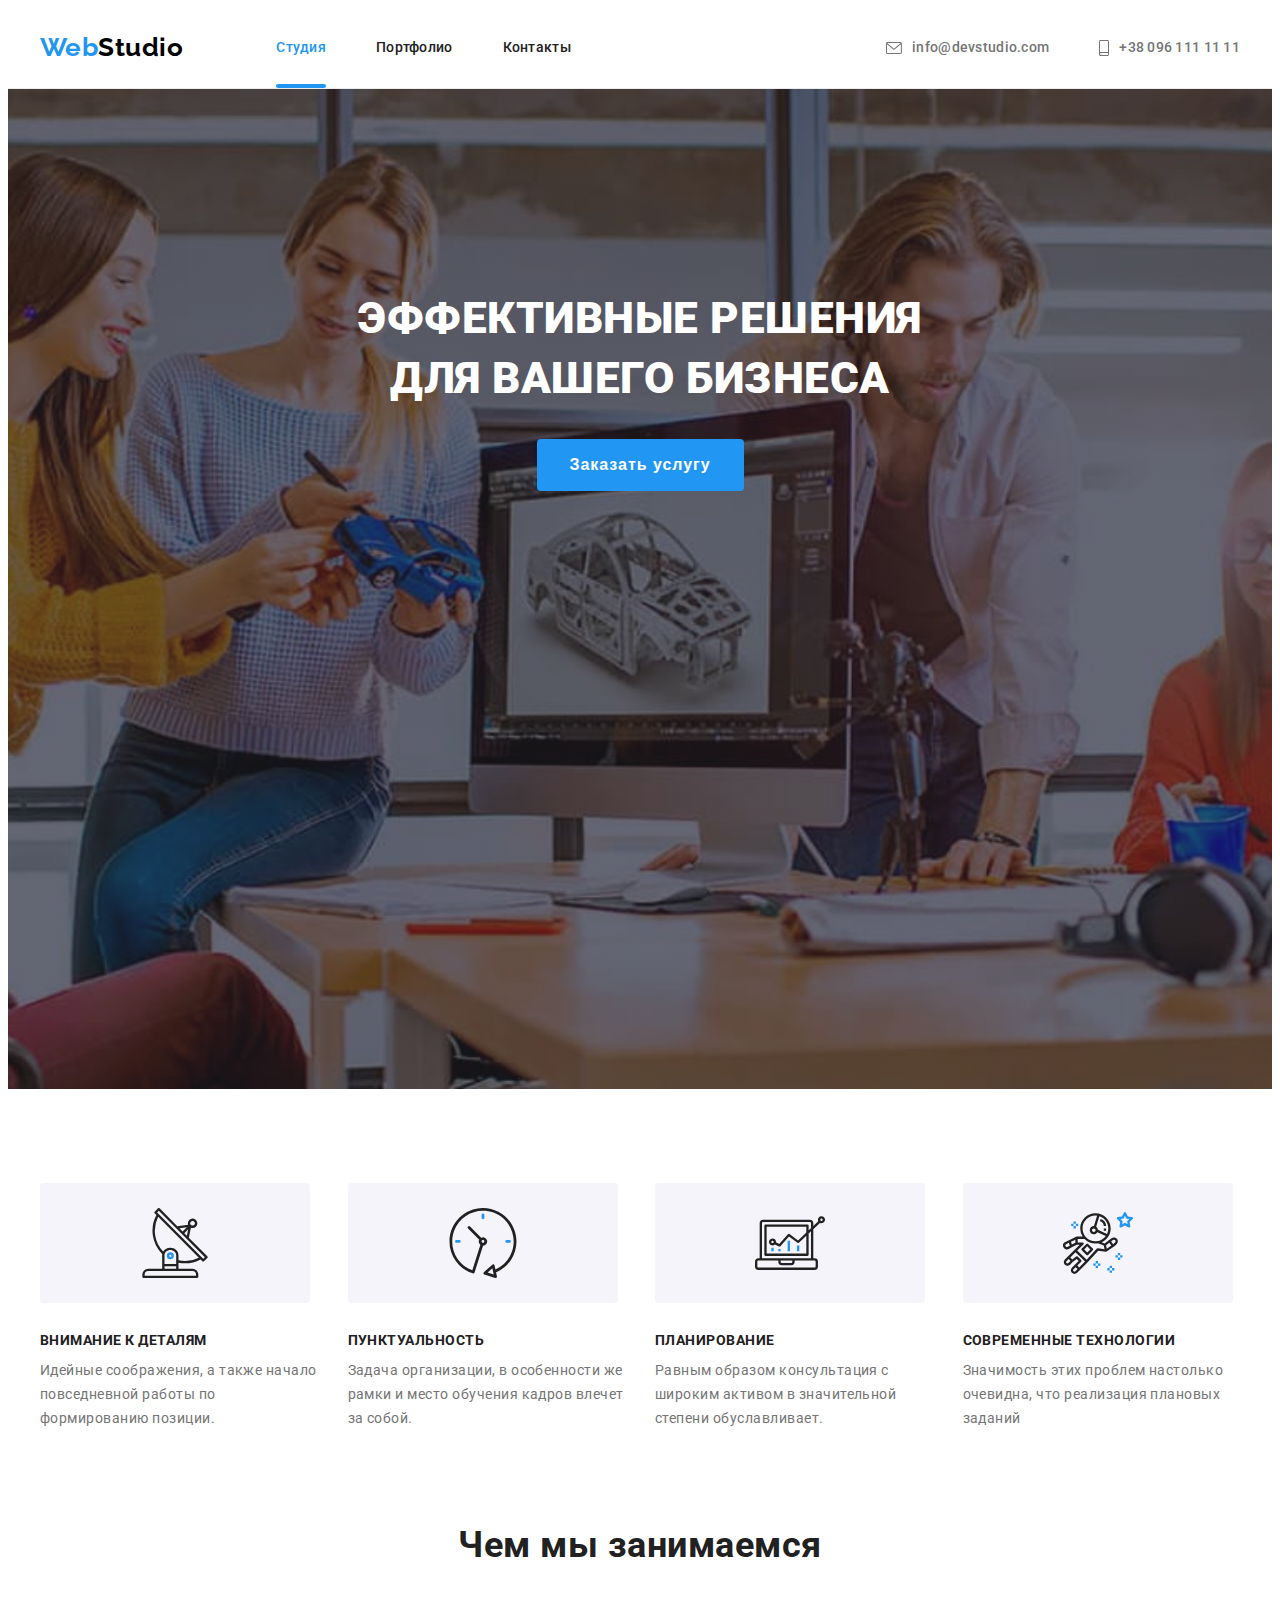
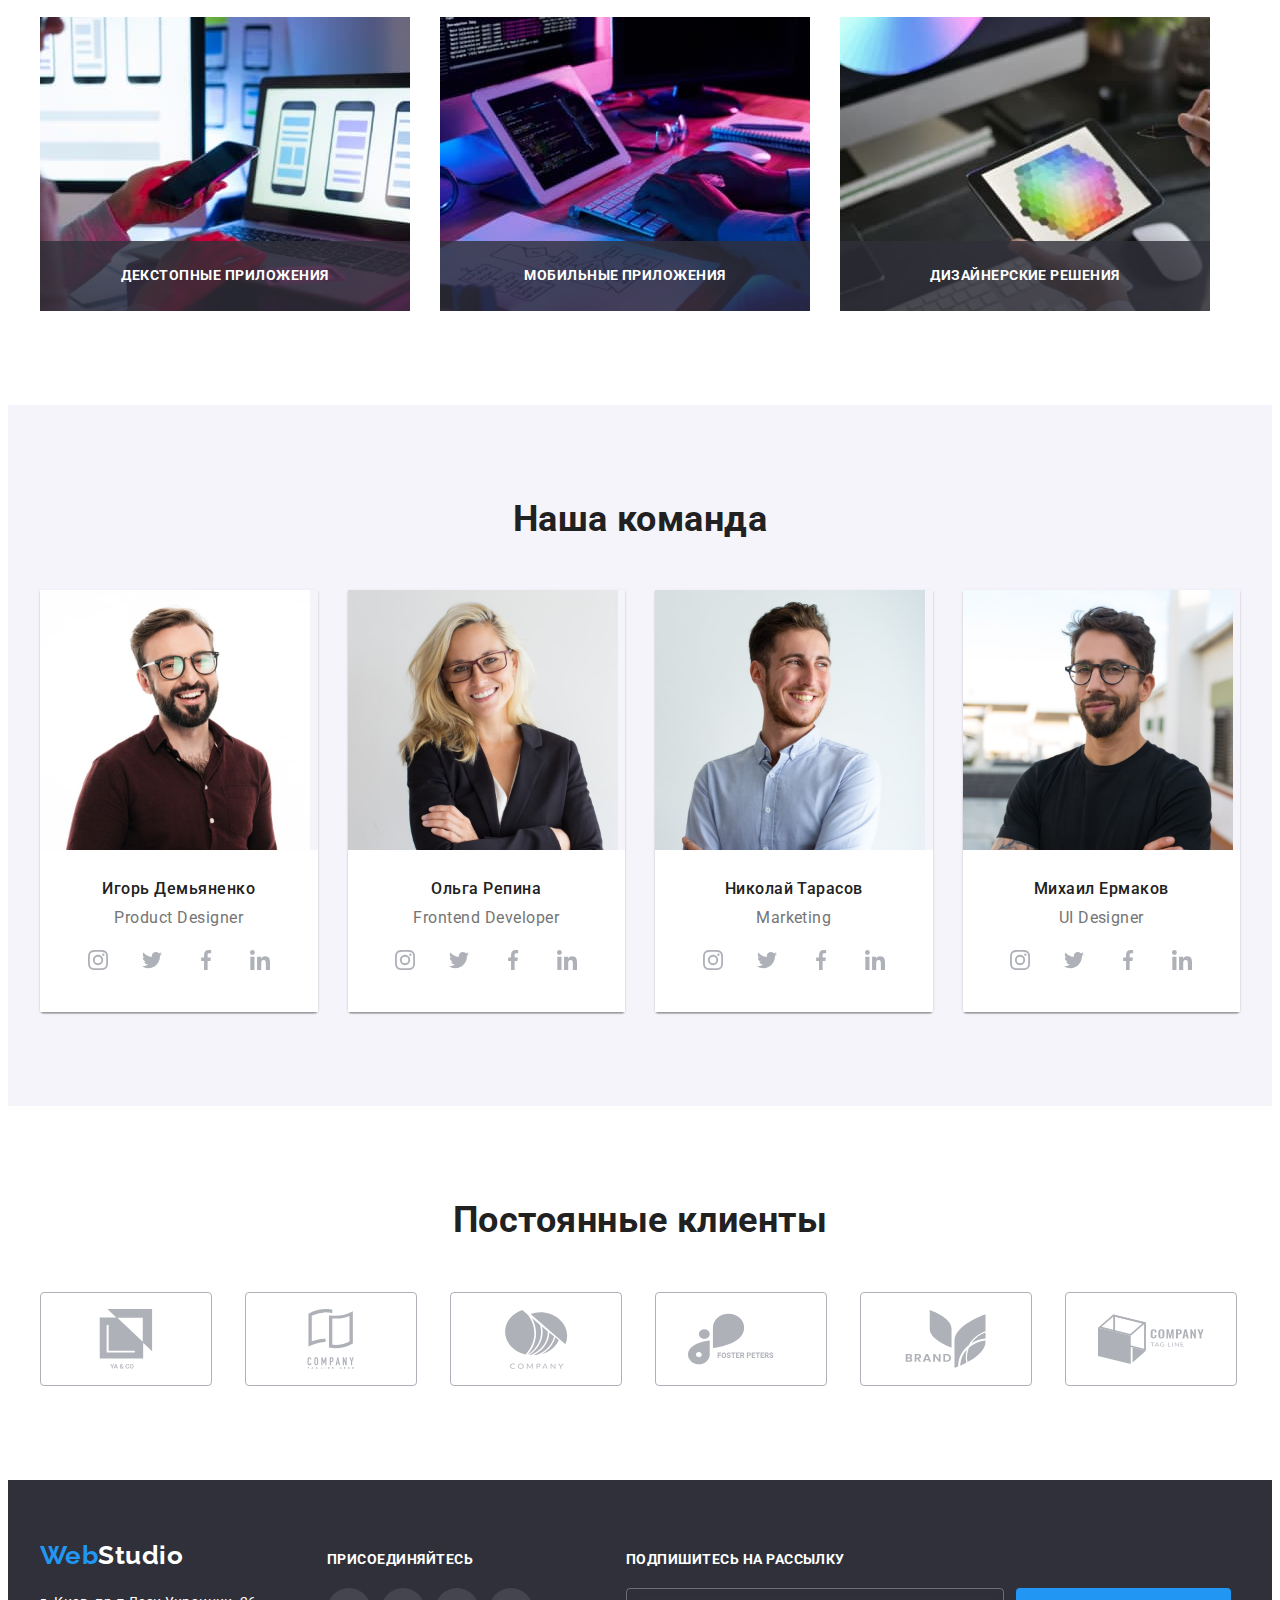
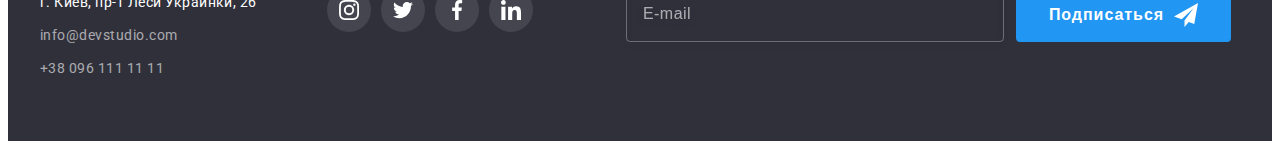
==== index.html @ 3a29c77f "создает репозиторий 7 дз" ====
<!DOCTYPE html>
<html lang="ru">
  <head>
    <meta charset="UTF-8" />
    <meta http-equiv="X-UA-Compatible" content="IE=edge" />
    <meta name="viewport" content="width=device-width, initial-scale=1.0" />
    <title>WebStudio</title>
    <link rel="preconnect" href="https://fonts.gstatic.com" />
    <link
      href="https://fonts.googleapis.com/css2?family=Raleway:wght@400;500;700&family=Roboto:wght@300;400;500;700;900&display=swap"
      rel="stylesheet"
    />
    <link
      rel="stylesheet"
      href="https://cdnjs.cloudflare.com/ajax/libs/modern-normalize/1.1.0/modern-normalize.min.css"
      integrity="sha512-wpPYUAdjBVSE4KJnH1VR1HeZfpl1ub8YT/NKx4PuQ5NmX2tKuGu6U/JRp5y+Y8XG2tV+wKQpNHVUX03MfMFn9Q=="
      crossorigin="anonymous"
      referrerpolicy="no-referrer"
    />
    <link rel="stylesheet" href="./css/styles.css" />
  </head>
  <body>
    <!-- ========Header======== -->

    <header class="header">
      <div class="header-line container">
        <nav class="nav-header">
          <a lang="en" class="logo-up link" href="./"><span class="logo-accent">Web</span>Studio</a>
          <ul class="menu-list list">
            <li class="menu-item">
              <a class="menu-link link current" href="./index.html">Студия</a>
            </li>
            <li class="menu-item">
              <a class="menu-link link" href="./portfolio.html">Портфолио</a>
            </li>
            <li class="menu-item">
              <a class="menu-link link" href="">Контакты</a>
            </li>
          </ul>
        </nav>
        <ul class="contact-top-list list">
          <li class="contact-top-item">
            <a class="contact-link link" href="mailto:info@devstudio.com">
              <svg class="contact-top-svg" width="16px" height="12px">
                <use href="./images/sprite.svg#icon-envelope"></use>
              </svg>
              info@devstudio.com</a
            >
          </li>
          <li class="contact-top-item">
            <a class="contact-link link" href="tel:+380961111111">
              <svg class="contact-top-svg" width="10px" height="16px">
                <use href="./images/sprite.svg#icon-smartphone"></use>
              </svg>
              +38 096 111 11 11</a
            >
          </li>
        </ul>
      </div>
    </header>

    <!-- =========Hero======== -->

    <main>
      <section class="slogan">
        <div class="container">
          <h1 class="slogan-title">Эффективные решения <br />для вашего бизнеса</h1>
          <button class="modal-button" type="button" data-modal-open>Заказать услугу</button>
        </div>
      </section>

      <!-- ========Basics======== -->

      <section class="basics section">
        <div class="container">
          <h2 class="visually-hidden">Принципы работы студии</h2>
          <ul class="basics-list list">
            <li class="basics-item item">
              <div class="basics-before">
                <svg class="basics-svg">
                  <use href="./images/sprite.svg#icon-antenna"></use>
                </svg>
              </div>
              <h3 class="basics-title">Внимание к деталям</h3>
              <p class="basics-desc">
                Идейные соображения, а также начало повседневной работы по формированию позиции.
              </p>
            </li>
            <li class="basics-item item">
              <div class="basics-before">
                <svg class="basics-svg">
                  <use href="./images/sprite.svg#icon-clock"></use>
                </svg>
              </div>
              <h3 class="basics-title">Пунктуальность</h3>
              <p class="basics-desc">
                Задача организации, в особенности же рамки и место обучения кадров влечет за собой.
              </p>
            </li>
            <li class="basics-item item">
              <div class="basics-before">
                <svg class="basics-svg">
                  <use href="./images/sprite.svg#icon-diagram"></use>
                </svg>
              </div>
              <h3 class="basics-title">Планирование</h3>
              <p class="basics-desc">
                Равным образом консультация с широким активом в значительной степени обуславливает.
              </p>
            </li>
            <li class="basics-item item">
              <div class="basics-before">
                <svg class="basics-svg">
                  <use href="./images/sprite.svg#icon-astronaut"></use>
                </svg>
              </div>
              <h3 class="basics-title">Современные технологии</h3>
              <p class="basics-desc">
                Значимость этих проблем настолько очевидна, что реализация плановых заданий
              </p>
            </li>
          </ul>
        </div>
      </section>
      <!-- ========About======== -->
      <section class="section-box">
        <div class="container">
          <h2 class="subtitle">Чем мы занимаемся</h2>
          <ul class="about-list list">
            <li class="about-item">
              <div class="about-card">
                <img
                  src="./images/page1/img1.jpg"
                  alt="разработка декстопного приложения"
                  width="370"
                  height="294"
                />
                <p class="basics-title about-desc">Декстопные приложения</p>
              </div>
            </li>
            <li class="about-item">
              <div class="about-card">
                <img
                  src="./images/page1/img2.jpg"
                  alt="разработка мобильного приложения"
                  width="370"
                  height="294"
                />
                <h3 class="basics-title about-desc">Мобильные приложения</h3>
              </div>
            </li>
            <li class="about-item">
              <div class="about-card">
                <img
                  src="./images/page1/img3.jpg"
                  alt="разработка приложения для планшета"
                  width="370"
                  height="294"
                />
                <h3 class="basics-title about-desc">Дизайнерские решения</h3>
              </div>
            </li>
          </ul>
        </div>
      </section>

      <!-- ========Team======== -->

      <section class="team section">
        <div class="container">
          <h2 class="subtitle">Наша команда</h2>
          <ul class="team-list list">
            <li class="team-item">
              <img
                class="team-img"
                src="./images/page1/face1.jpg"
                alt="Игорь Демьяненко"
                width="270"
                height="260"
              />
              <div class="card-team">
                <h3 class="team-name">Игорь Демьяненко</h3>
                <p class="team-profession">Product Designer</p>
                <ul class="team-sosial-list list">
                  <li class="team-sosial-item">
                    <a class="team-sosial-link link" href="">
                      <svg class="team-sosial-svg" width="20px" height="20px">
                        <use href="./images/sprite.svg#icon-instagram"></use>
                      </svg>
                    </a>
                  </li>
                  <li class="team-sosial-item">
                    <a class="team-sosial-link link" href="">
                      <svg class="team-sosial-svg" width="20px" height="20px">
                        <use href="./images/sprite.svg#icon-twitter"></use>
                      </svg>
                    </a>
                  </li>
                  <li class="team-sosial-item">
                    <a class="team-sosial-link link" href="">
                      <svg class="team-sosial-svg" width="20px" height="20px">
                        <use href="./images/sprite.svg#icon-facebook"></use>
                      </svg>
                    </a>
                  </li>
                  <li class="team-sosial-item">
                    <a class="team-sosial-link link" href="">
                      <svg class="team-sosial-svg" width="20px" height="20px">
                        <use href="./images/sprite.svg#icon-linkedin"></use>
                      </svg>
                    </a>
                  </li>
                </ul>
              </div>
            </li>
            <li class="team-item">
              <img
                class="team-img"
                src="./images/page1/face2.jpg"
                alt="Ольга Репина"
                width="270"
                height="260"
              />
              <div class="card-team">
                <h3 class="team-name">Ольга Репина</h3>
                <p class="team-profession">Frontend Developer</p>
                <ul class="team-sosial-list list">
                  <li class="team-sosial-item">
                    <a class="team-sosial-link link" href="">
                      <svg class="team-sosial-svg" width="20px" height="20px">
                        <use href="./images/sprite.svg#icon-instagram"></use>
                      </svg>
                    </a>
                  </li>
                  <li class="team-sosial-item">
                    <a class="team-sosial-link link" href="">
                      <svg class="team-sosial-svg" width="20px" height="20px">
                        <use href="./images/sprite.svg#icon-twitter"></use>
                      </svg>
                    </a>
                  </li>
                  <li class="team-sosial-item">
                    <a class="team-sosial-link link" href="">
                      <svg class="team-sosial-svg" width="20px" height="20px">
                        <use href="./images/sprite.svg#icon-facebook"></use>
                      </svg>
                    </a>
                  </li>
                  <li class="team-sosial-item">
                    <a class="team-sosial-link link" href="">
                      <svg class="team-sosial-svg" width="20px" height="20px">
                        <use href="./images/sprite.svg#icon-linkedin"></use>
                      </svg>
                    </a>
                  </li>
                </ul>
              </div>
            </li>
            <li class="team-item">
              <img
                class="team-img"
                src="./images/page1/face3.jpg"
                alt="Николай Тарасов"
                width="270"
                height="260"
              />
              <div class="card-team">
                <h3 class="team-name">Николай Тарасов</h3>
                <p class="team-profession">Marketing</p>
                <ul class="team-sosial-list list">
                  <li class="team-sosial-item">
                    <a class="team-sosial-link link" href="">
                      <svg class="team-sosial-svg" width="20px" height="20px">
                        <use href="./images/sprite.svg#icon-instagram"></use>
                      </svg>
                    </a>
                  </li>
                  <li class="team-sosial-item">
                    <a class="team-sosial-link link" href="">
                      <svg class="team-sosial-svg" width="20px" height="20px">
                        <use href="./images/sprite.svg#icon-twitter"></use>
                      </svg>
                    </a>
                  </li>
                  <li class="team-sosial-item">
                    <a class="team-sosial-link link" href="">
                      <svg class="team-sosial-svg" width="20px" height="20px">
                        <use href="./images/sprite.svg#icon-facebook"></use>
                      </svg>
                    </a>
                  </li>
                  <li class="team-sosial-item">
                    <a class="team-sosial-link link" href="">
                      <svg class="team-sosial-svg" width="20px" height="20px">
                        <use href="./images/sprite.svg#icon-linkedin"></use>
                      </svg>
                    </a>
                  </li>
                </ul>
              </div>
            </li>
            <li class="team-item">
              <img
                class="team-img"
                src="./images/page1/face4.jpg"
                alt="Михаил Ермаков"
                width="270"
                height="260"
              />
              <div class="card-team">
                <h3 class="team-name">Михаил Ермаков</h3>
                <p class="team-profession">UI Designer</p>
                <ul class="team-sosial-list list">
                  <li class="team-sosial-item">
                    <a class="team-sosial-link link" href="">
                      <svg class="team-sosial-svg" width="20px" height="20px">
                        <use href="./images/sprite.svg#icon-instagram"></use>
                      </svg>
                    </a>
                  </li>
                  <li class="team-sosial-item">
                    <a class="team-sosial-link link" href="">
                      <svg class="team-sosial-svg" width="20px" height="20px">
                        <use href="./images/sprite.svg#icon-twitter"></use>
                      </svg>
                    </a>
                  </li>
                  <li class="team-sosial-item">
                    <a class="team-sosial-link link" href="">
                      <svg class="team-sosial-svg" width="20px" height="20px">
                        <use href="./images/sprite.svg#icon-facebook"></use>
                      </svg>
                    </a>
                  </li>
                  <li class="team-sosial-item">
                    <a class="team-sosial-link link" href="">
                      <svg class="team-sosial-svg" width="20px" height="20px">
                        <use href="./images/sprite.svg#icon-linkedin"></use>
                      </svg>
                    </a>
                  </li>
                </ul>
              </div>
            </li>
          </ul>
        </div>
      </section>

      <!-- =======Clients====== -->

      <section class="section">
        <div class="container">
          <h2 class="subtitle">Постоянные клиенты</h2>
          <ul class="clients-list list">
            <li class="clients-item item">
              <a class="clients-link" href="">
                <svg class="clients-svg">
                  <use href="./images/sprite.svg#icon-client1"></use>
                </svg>
              </a>
            </li>
            <li class="clients-item item">
              <a class="clients-link" href="">
                <svg class="clients-svg">
                  <use href="./images/sprite.svg#icon-client2"></use>
                </svg>
              </a>
            </li>
            <li class="clients-item item">
              <a class="clients-link" href="">
                <svg class="clients-svg">
                  <use href="./images/sprite.svg#icon-client3"></use>
                </svg>
              </a>
            </li>
            <li class="clients-item item">
              <a class="clients-link" href="">
                <svg class="clients-svg">
                  <use href="./images/sprite.svg#icon-client4"></use>
                </svg>
              </a>
            </li>
            <li class="clients-item item">
              <a class="clients-link" href="">
                <svg class="clients-svg">
                  <use href="./images/sprite.svg#icon-client5"></use>
                </svg>
              </a>
            </li>
            <li class="clients-item item">
              <a class="clients-link" href="">
                <svg class="clients-svg">
                  <use href="./images/sprite.svg#icon-client6"></use>
                </svg>
              </a>
            </li>
          </ul>
        </div>
      </section>
    </main>

    <!-- ========Footer======== -->

    <footer class="footer">
      <div class="footer-line container">
        <div class="">
          <a lang="en" class="footer-logo link" href="/"
            ><span class="logo-accent">Web</span>Studio</a
          >
          <address class="footer-address list">г. Киев, пр-т Леси Украинки, 26</address>
          <ul class="footer-contact list">
            <li class="footer-contact-item">
              <a class="footer-contact link" href="malito:info@devstudio.com">info@devstudio.com</a>
            </li>
            <li class="footer-contact-item">
              <a class="footer-contact link" href="tel:+380961111111">+38 096 111 11 11</a>
            </li>
          </ul>
        </div>
        <div class="footer-sosial-contacts">
          <h3 class="basics-title footer-sosial">Присоединяйтесь</h3>
          <ul class="team-sosial-list list">
            <li class="team-sosial-item footer-sosial-item">
              <a class="team-sosial-link link footer-sosial-link" href="">
                <svg class="team-sosial-svg" width="20px" height="20px">
                  <use href="./images/sprite.svg#icon-instagram"></use>
                </svg>
              </a>
            </li>
            <li class="team-sosial-item footer-sosial-item">
              <a class="team-sosial-link link footer-sosial-link" href="">
                <svg class="team-sosial-svg" width="20px" height="20px">
                  <use href="./images/sprite.svg#icon-twitter"></use>
                </svg>
              </a>
            </li>
            <li class="team-sosial-item footer-sosial-item">
              <a class="team-sosial-link link footer-sosial-link" href="">
                <svg class="team-sosial-svg" width="20px" height="20px">
                  <use href="./images/sprite.svg#icon-facebook"></use>
                </svg>
              </a>
            </li>
            <li class="team-sosial-item footer-sosial-item">
              <a class="team-sosial-link link footer-sosial-link" href="">
                <svg class="team-sosial-svg" width="20px" height="20px">
                  <use href="./images/sprite.svg#icon-linkedin"></use>
                </svg>
              </a>
            </li>
          </ul>
        </div>

        <div class="footer-signup">
          <h3 class="basics-title footer-sosial">Подпишитесь на рассылку</h3>
          <form class="footer-form-singup" name="form-singup" autocomplete="on">
            <label class="footer-lable">
              <input class="footer-input" type="email" name="email" placeholder="E-mail" />
            </label>
            <button class="footer-button-input modal-button" type="submit">
              Подписаться
              <svg class="footer-button-svg" width="24px" height="24px">
                <use href="./images/sprite.svg#icon-send"></use>
              </svg>
            </button>
          </form>
        </div>
      </div>
    </footer>

    <!-- =======Backdrop======== -->

    <div class="backdrop is-hidden" data-modal>
      <div class="modal">
        <button class="close-modal-button" type="button" data-modal-close>
          <svg width="18" height="18">
            <use href="./images/sprite.svg#icon-close"></use>
          </svg>
        </button>
        <form class="modal-form">
          <p class="modal-title">Оставьте свои данные, мы вам перезвоним</p>
          <div class="modal-form-field">
            <label class="modal-lable">
              Имя
              <input class="modal-input" type="text" name="name" placeholder=" " required />
              <svg class="modal-input-svg" width="18px" height="18px">
                <use href="./images/sprite.svg#icon-person-modal"></use>
              </svg>
            </label>
          </div>
          <div class="modal-form-field">
            <label class="modal-lable">
              Телефон
              <input class="modal-input" type="number" name="tel" placeholder=" " required />
              <svg class="modal-input-svg" width="18px" height="18px">
                <use href="./images/sprite.svg#icon-phone-modal"></use>
              </svg>
            </label>
          </div>
          <div class="modal-form-field">
            <label class="modal-lable">
              Почта
              <input class="modal-input" type="email" name="email" placeholder=" " required />
              <svg class="modal-input-svg" width="18px" height="18px">
                <use href="./images/sprite.svg#icon-email-modal"></use>
              </svg>
            </label>
          </div>
          <div class="modal-form-field">
            <label class="modal-lable modal-lable-textarea">
              Комментарий
              <textarea
                class="modal-comment modal-input"
                name="comment"
                rows="5"
                placeholder="Введите текст"
              ></textarea>
            </label>
          </div>
          <div class="modal-form-field">
            <label class="modal-checkbox">
              <input
                class="check-box"
                type="checkbox"
                name="topic"
                value="checked"
                checked
                required
              />
              <span class="icon-checkbox"></span>
              <!-- <svg class="icon-checkbox">
                <use href="./images/sprite.svg#icon-vector"></use>
              </svg> -->

              <span class="label-checkbox"
                >Соглашаюсь с рассылкой и принимаю
                <a class="modal-link" href="">Условия договора</a></span
              >
            </label>
          </div>

          <button class="modal-button button-form" type="submit">Отправить</button>
        </form>
      </div>
    </div>

    <script src="./js/modal.js"></script>
  </body>
</html>
---- css/styles.css ----
.visually-hidden {
  position: absolute;
  white-space: nowrap;
  width: 1px;
  height: 1px;
  overflow: hidden;
  border: 0;
  padding: 0;
  clip: rect(0 0 0 0);
  clip-path: inset(50%);
  margin: -1px;
}

:root {
  --primery-font: 'Roboto', sans-serif;
  --secondary-font: 'Raleway', sans-serif;
  --primary-text-color: #757575;
  --title-text-color: #212121;
  --accent-color: #2196f3;
  --hero-text-color: #ffffff;
  --hero-background-color: #2f303a;
  --team-background-color: #f5f4fa;
  --team-border-shadow: 0px 1px 3px rgba(0, 0, 0, 0.12), 0px 1px 1px rgba(0, 0, 0, 0.14),
    0px 2px 1px rgba(0, 0, 0, 0.2);
  --border-header-color: #ececec;
  --logo-footer-color: #000000;
  --hero-background-image-color: rgba(47, 48, 58, 0.4);
  --modal-button-shadow: rgba(0, 0, 0, 0.15);
  --modal-button-background: #188ce8;
  --footer-contact-color: rgba(255, 255, 255, 0.6);
  --footer-sosial-background-color: rgba(255, 255, 255, 0.1);
  --progects-card-border: #eeeeee;
  --clients-border-color: #afb1b8;
  --projects-focus-shadow: 0px 1px 1px rgba(0, 0, 0, 0.12), 0px 4px 4px rgba(0, 0, 0, 0.06),
    1px 4px 6px rgba(0, 0, 0, 0.16);
  --btn-filter-focus-shadow: 0px 3px 1px rgba(0, 0, 0, 0.1), 0px 1px 2px rgba(0, 0, 0, 0.08),
    0px 2px 2px rgba(0, 0, 0, 0.12);
  --backdrop-background-color: rgba(0, 0, 0, 0.2);
  --timing-function: cubic-bezier(0.4, 0, 0.2, 1);
  --about-background-color: rgba(47, 48, 58, 0.8);
}

.list {
  list-style: none;
  margin: 0px;
  padding: 0px;
}

.link {
  text-decoration: none;
}

body {
  font-family: var(--primery-font);
  color: var(--primary-text-color);

  font-style: 400;
  letter-spacing: 0.03em;
}

h1,
h2,
h3,
ul,
p {
  margin: 0px;
  padding: 0px;
}

img {
  display: block;
  max-width: 100%;
}

/* =======Components======= */

.container {
  width: 1200px;
  padding-left: 15px;
  padding-right: 15px;
  margin: 0 auto;
}

.section {
  padding-top: 94px;
  padding-bottom: 94px;
}

.section-box {
  padding-bottom: 94px;
}

.subtitle {
  margin-bottom: 50px;
  text-align: center;

  color: var(--title-text-color);

  font-weight: 700;
  font-size: 36px;
  line-height: 1.16;
}

/* =======Header=======*/

.header {
  border-bottom: 1px solid var(--border-header-color);
}

.header-line {
  display: flex;
  align-items: center;
}

.nav-header {
  display: flex;
  align-items: center;
}

.logo-up {
  display: block;
  margin-right: 93px;
  padding-top: 24px;
  padding-bottom: 25px;

  font-family: var(--secondary-font);
  color: var(--logo-footer-color);

  font-weight: 700;
  font-size: 26px;
  line-height: 1.19;

  transition: color 250ms var(--timing-function);
}

.logo-up:hover,
.logo-up:focus,
.logo-accent {
  color: var(--accent-color);
}

.menu-list,
.contact-top-list {
  display: flex;
  font-weight: 500;
  font-size: 14px;
  line-height: 1.14;
  letter-spacing: 0.02em;

  transition: color 250ms var(--timing-function);
}

.contact-top-list {
  margin-left: auto;
}

.menu-item:not(:last-child),
.contact-top-item:not(:last-child) {
  margin-right: 50px;
}

.menu-link {
  display: block;

  padding-top: 32px;
  padding-bottom: 32px;
}

.menu-list .link {
  color: var(--title-text-color);
  transition: color 250ms var(--timing-function);
}

.menu-list .link:hover,
.menu-list .link:focus,
.menu-list .current,
.contact-top-list .link:hover,
.contact-top-list .link:focus {
  color: var(--accent-color);
}

.menu-item {
  position: relative;
}

.menu-item .current::after {
  position: absolute;
  left: 0;
  bottom: 0;
  content: '';
  display: block;
  width: 100%;
  height: 4px;

  background: var(--accent-color);
  border-radius: 2px;
}

.contact-top-list .link {
  color: var(--primary-text-color);
  transition: color 250ms var(--timing-function);
}
.contact-link {
  display: inline-flex;
  align-items: center;

  padding-top: 32px;
  padding-bottom: 32px;
}
.contact-top-svg {
  margin-right: 10px;

  fill: currentColor;
}

/* ======Hero====== */

.slogan {
  padding-top: 200px;
  padding-bottom: 200px;

  color: var(--hero-text-color);
  background-color: var(--hero-background-color);

  text-align: center;

  max-width: 1600px;
  height: 600px;
  margin-left: auto;
  margin-right: auto;

  background-repeat: no-repeat;
  background-position: center;
  background-size: cover;
  background-image: linear-gradient(
      to right,
      var(--hero-background-image-color),
      var(--hero-background-image-color)
    ),
    url('../images/page1/hero.jpg');
}

.slogan-title {
  margin-bottom: 30px;

  font-weight: 900;
  font-size: 44px;
  line-height: 1.36;
  text-transform: uppercase;
}

.modal-button {
  display: inline-block;
  text-align: center;
  cursor: pointer;
  min-width: 136px;
  padding: 10px 32px;
  border-radius: 4px;
  border: 1px solid transparent;

  color: var(--hero-text-color);
  background-color: var(--accent-color);

  font-weight: 700;
  font-size: 16px;
  line-height: 1.87;
  letter-spacing: 0.06em;

  transition: background-color 250ms var(--timing-function);
}

.modal-button:hover,
.modal-button:focus {
  background-color: var(--modal-button-background);
  box-shadow: 0px 4px 4px var(--modal-button-shadow);
}

/* ======Basics===== */

.basics-list {
  display: flex;
  margin-left: -30px;
  margin-top: -30px;
}

.basics-item {
  flex-basis: calc((100% - 120px) / 4);
  margin-left: 30px;
  margin-top: 30px;
}

.basics-before {
  display: flex;
  justify-content: center;
  align-items: center;
  width: 270px;
  height: 120px;
  margin-bottom: 30px;

  background-color: var(--team-background-color);
  border-radius: 4px;
}

.basics-svg {
  width: 70px;
  height: 70px;
}

.basics-title {
  margin-bottom: 10px;

  color: var(--title-text-color);

  font-weight: 700;
  font-size: 14px;
  line-height: 1.14;
  text-transform: uppercase;
}

.basics-desc {
  font-size: 14px;
  line-height: 1.71;
}

/* ======About====== */

.about-list {
  display: flex;
}

.about-item:not(:last-child) {
  margin-right: 30px;
}

.about-card {
  position: relative;
}

.about-desc {
  position: absolute;
  bottom: 0;
  left: 0;
  display: flex;
  justify-content: center;
  align-items: center;
  width: 100%;
  height: 70px;

  margin-bottom: 0;

  text-align: center;
  color: var(--hero-text-color);
  background-color: var(--about-background-color);
}

/* =======Team====== */

.team {
  background-color: var(--team-background-color);
}

.team-list {
  display: flex;
  margin-left: -30px;
  margin-top: -30px;
}

.team-item {
  flex-basis: calc((100% - 90px) / 3);
  margin-left: 30px;
  margin-top: 30px;

  box-shadow: var(--team-border-shadow);
  border-radius: 0px 0px 4px 4px;
}

.card-team {
  text-align: center;
  padding-top: 30px;
  padding-bottom: 30px;
  background-color: var(--hero-text-color);
}

.team-name {
  margin-bottom: 10px;

  color: var(--title-text-color);

  font-weight: 500;
  font-size: 16px;
  line-height: 1.18;
}

.team-profession {
  font-size: 16px;
  line-height: 1.18;

  margin-bottom: 10px;
}

.team-sosial-list {
  display: flex;
  justify-content: center;
}

.team-sosial-link {
  display: flex;
  justify-content: center;

  align-items: center;
  width: 44px;
  height: 44px;

  border-radius: 50px;

  fill: var(--clients-border-color);

  transition: fill 250ms var(--timing-function), background-color 250ms var(--timing-function);
}

.team-sosial-item:not(:last-child) {
  margin-right: 10px;
}

.team-sosial-link:hover,
.team-sosial-link:focus {
  background-color: var(--accent-color);
  fill: var(--hero-text-color);
}

/* ======Clients======= */

.clients-list {
  display: flex;
  margin-left: -30px;
  margin-top: -30px;
}

.clients-item {
  justify-content: center;
  align-items: center;
  flex-basis: calc((100% - 180px) / 6);
  margin-left: 30px;
  margin-top: 30px;
}
.clients-link {
  display: inline-flex;
  justify-content: center;
  align-items: center;
  width: 170px;
  height: 92px;

  color: var(--clients-border-color);
  border: 1px solid var(--clients-border-color);
  border-radius: 4px;

  transition: color 250ms var(--timing-function), border 250ms var(--timing-function);
}

.clients-link:hover,
.clients-link:focus {
  color: var(--accent-color);
  border: 1px solid var(--accent-color);
}

.clients-svg {
  width: 106px;
  height: 60px;
  fill: currentColor;
}

/* ======Footer====== */

.footer {
  padding-top: 60px;
  padding-bottom: 60px;

  background-color: var(--hero-background-color);
}

.footer-logo {
  display: inline-block;
  margin-bottom: 20px;

  font-family: var(--secondary-font);
  color: var(--hero-text-color);

  font-weight: 700;
  font-size: 26px;
  line-height: 1.19;

  transition: color 250ms var(--timing-function);
}

.footer-address {
  margin-bottom: 9px;

  color: var(--hero-text-color);

  font-style: normal;
  font-weight: 400;
  font-size: 14px;
  line-height: 1.71;
}

.footer-contact .link {
  color: var(--footer-contact-color);

  font-weight: 400;
  font-size: 14px;
  line-height: 1.71;

  transition: color 250ms var(--timing-function);
}

.footer-logo:hover,
.footer-logo:focus,
.footer-contact .link:hover,
.footer-contact .link:focus {
  color: var(--accent-color);
}

.footer-contact-item:not(:last-child) {
  margin-bottom: 9px;
}
.footer-line {
  display: flex;
  align-items: baseline;
}
.footer-sosial-contacts {
  width: 206px;
  height: 80px;
  margin-left: 70px;
}
.footer-sosial {
  color: var(--hero-text-color);
  margin-bottom: 20px;
}

.footer-sosial-link {
  fill: var(--hero-text-color);
  background-color: var(--footer-sosial-background-color);

  transition: background-color 250ms var(--timing-function);
}

.footer-sosial-link:hover,
.footer-sosial-link:focus {
  background-color: var(--accent-color);
}

.footer-signup {
  margin-left: 93px;
}

.footer-form-singup {
  display: flex;
}

.footer-lable {
  display: inline-block;

  border: 1px solid rgba(255, 255, 255, 0.3);

  filter: drop-shadow(0px 4px 4px rgba(0, 0, 0, 0.15));
  border-radius: 4px;
}

.footer-input {
  border: none;
  background-color: transparent;
  min-width: 358px;
  height: 50px;

  padding-left: 16px;
  color: var(--footer-contact-color);
}

.footer-input::placeholder {
  font-size: 16px;
  line-height: 1.25;

  letter-spacing: 0.03em;

  color: var(--footer-contact-color);
}

.footer-button-input {
  margin-left: 12px;
  display: flex;
  align-items: center;
}
.footer-button-svg {
  margin-left: 10px;
}
/* =====Portfolio===== */

/* =====Filter===== */

.filter-menu {
  display: flex;
  align-items: center;
  justify-content: center;

  margin-bottom: 50px;
}

.filter-menu-item:not(:last-child) {
  margin-right: 8px;
}

.btn-filter {
  display: inline-block;
  text-align: center;
  cursor: pointer;
  min-width: 73px;
  padding: 6px 22px;
  border-radius: 4px;
  border: 1px solid transparent;

  color: var(--title-text-color);

  font-style: normal;
  font-weight: 500;
  font-size: 16px;
  line-height: 1.62;

  transition: color 250ms var(--timing-function), box-shadow 250ms var(--timing-function),
    background-color 250ms var(--timing-function);
}

.btn-filter:hover,
.btn-filter:focus {
  color: var(--hero-text-color);
  background-color: var(--accent-color);
  box-shadow: var(--btn-filter-focus-shadow);
}

.btn-filter.current {
  color: var(--hero-text-color);
  background-color: var(--accent-color);
  box-shadow: var(--btn-filter-focus-shadow);
}

/* ======Projects====== */

.projects-list {
  display: flex;
  flex-wrap: wrap;

  margin-left: -30px;
  margin-top: -30px;
}

.projects-item {
  flex-basis: calc((100% - 90px) / 3);
  margin-left: 30px;
  margin-top: 30px;
}

.projects-link {
  display: block;

  transition: box-shadow 250ms var(--timing-function);
}

.projects-link:hover,
.projects-link:focus {
  box-shadow: var(--projects-focus-shadow);
}

.projects-title {
  margin-bottom: 4px;

  color: var(--title-text-color);

  font-weight: 700;
  font-size: 18px;
  line-height: 2;
  letter-spacing: 0.06em;
}

.projects-desc {
  color: var(--primary-text-color);

  font-size: 16px;
  line-height: 1.87;
}

.card-link {
  padding-top: 20px;
  padding-bottom: 20px;
  padding-left: 24px;
  padding-right: 24px;

  border-right: 1px solid var(--progects-card-border);
  border-bottom: 1px solid var(--progects-card-border);
  border-left: 1px solid var(--progects-card-border);
}
.projects-overlay {
  position: relative;
  overflow: hidden;
}

.projects-overlay-text {
  position: absolute;
  display: block;
  top: 100%;
  left: 0;
  width: 100%;
  height: 100%;

  transition: transform 250ms var(--timing-function);

  padding-right: 24px;
  padding-left: 24px;
  padding-top: 63px;
  padding-bottom: 63px;

  background-color: rgba(33, 150, 243, 0.9);
  color: var(--hero-text-color);
  font-size: 18px;
  line-height: 1.56;
  letter-spacing: 0.03em;
}

.projects-link:hover .projects-overlay-text,
.projects-link:focus .projects-overlay-text {
  transform: translateY(-100%);
}

/* =======Backdrop======= */

.backdrop {
  position: fixed;
  top: 0;
  left: 0;
  width: 100%;
  height: 100%;

  background-color: var(--backdrop-background-color);
  transition: opacity 250ms var(--timing-function), visibility 250ms var(--timing-function);
}
.backdrop.is-hidden {
  opacity: 0;
  pointer-events: none;
  visibility: hidden;
}

.modal {
  position: absolute;
  top: 50%;
  left: 50%;
  transform: translate(-50%, -50%);
  padding: 40px;

  width: 528px;
  height: 581px;

  background-color: var(--hero-text-color);
}

.close-modal-button {
  position: absolute;
  top: 8px;
  right: 8px;

  display: flex;
  justify-content: center;
  align-items: center;
  width: 30px;
  height: 30px;

  cursor: pointer;
  border-radius: 50%;
  border: 1px solid rgba(0, 0, 0, 0.1);
  background-color: var(--hero-text-color);

  transition: fill 250ms var(--timing-function);
}

.close-modal-button:hover,
.close-modal-button:focus {
  fill: var(--accent-color);
}

/* ===== Form ====== */

.modal-title {
  margin-bottom: 12px;

  font-weight: 700;
  font-size: 20px;
  line-height: 1.15;
  text-align: center;
  letter-spacing: 0.03em;

  color: var(--title-text-color);
}
.modal-form-field {
  display: flex;
  flex-direction: column;
}

.modal-lable {
  position: relative;

  display: block;

  margin-bottom: 10px;

  font-size: 12px;
  line-height: 1.16;

  letter-spacing: 0.01em;

  color: var(--primary-text-color);

  transition: fill 250ms var(--timing-function);
}

.modal-input {
  margin-top: 4px;
  padding-top: 11px;
  padding-left: 42px;
  padding-bottom: 11px;

  width: 448px;
  height: 40px;

  border: 1px solid rgba(33, 33, 33, 0.2);
  box-sizing: border-box;
  border-radius: 4px;

  transition: border 250ms var(--timing-function);
}

.modal-input:focus {
  outline: none;
  border: 1px solid var(--accent-color);
}

.modal-lable:focus-within {
  fill: var(--accent-color);
}

.modal-input-svg {
  position: absolute;

  top: 29px;
  left: 12px;
}

.modal-lable-textarea {
  margin-bottom: 20px;
}

.modal-comment {
  resize: none;

  padding: 12px 16px;
  width: 448px;
  height: 120px;
}

.modal-checkbox {
  display: flex;
  align-items: center;
  margin-bottom: 30px;

  font-size: 14px;
  line-height: 1.71;

  letter-spacing: 0.03em;

  color: var(--primary-text-color);
}

.check-box {
  position: absolute;
  overflow: hidden;

  width: 1px;
  height: 1px;
  margin: -1px;
  border: 0;
  padding: 0;
  clip: rect(0 0 0 0);
}

.icon-checkbox {
  display: inline-block;
  width: 16px;
  height: 15px;
  margin-right: 8px;
  border: 2px solid var(--title-text-color);
  border-radius: 2px;

  transition: transform 250ms cubic-bezier(0.4, 0, 0.2, 1),
    background-color 250ms cubic-bezier(0.4, 0, 0.2, 1);
}

.check-box:checked + .icon-checkbox {
  background-image: url('../images/icon-vector.svg');
  background-size: contain;
  background-origin: border-box;

  background-color: var(--accent-color);
  border-color: transparent;
  transform: scale(1.2);

  background-position: center;
  background-repeat: no-repeat;
}
.check-box:focus + .icon-checkbox {
  border: 2px solid var(--accent-color);
}

.modal-link {
  color: var(--accent-color);
}
.button-form {
  display: block;
  margin: 0 auto;
}
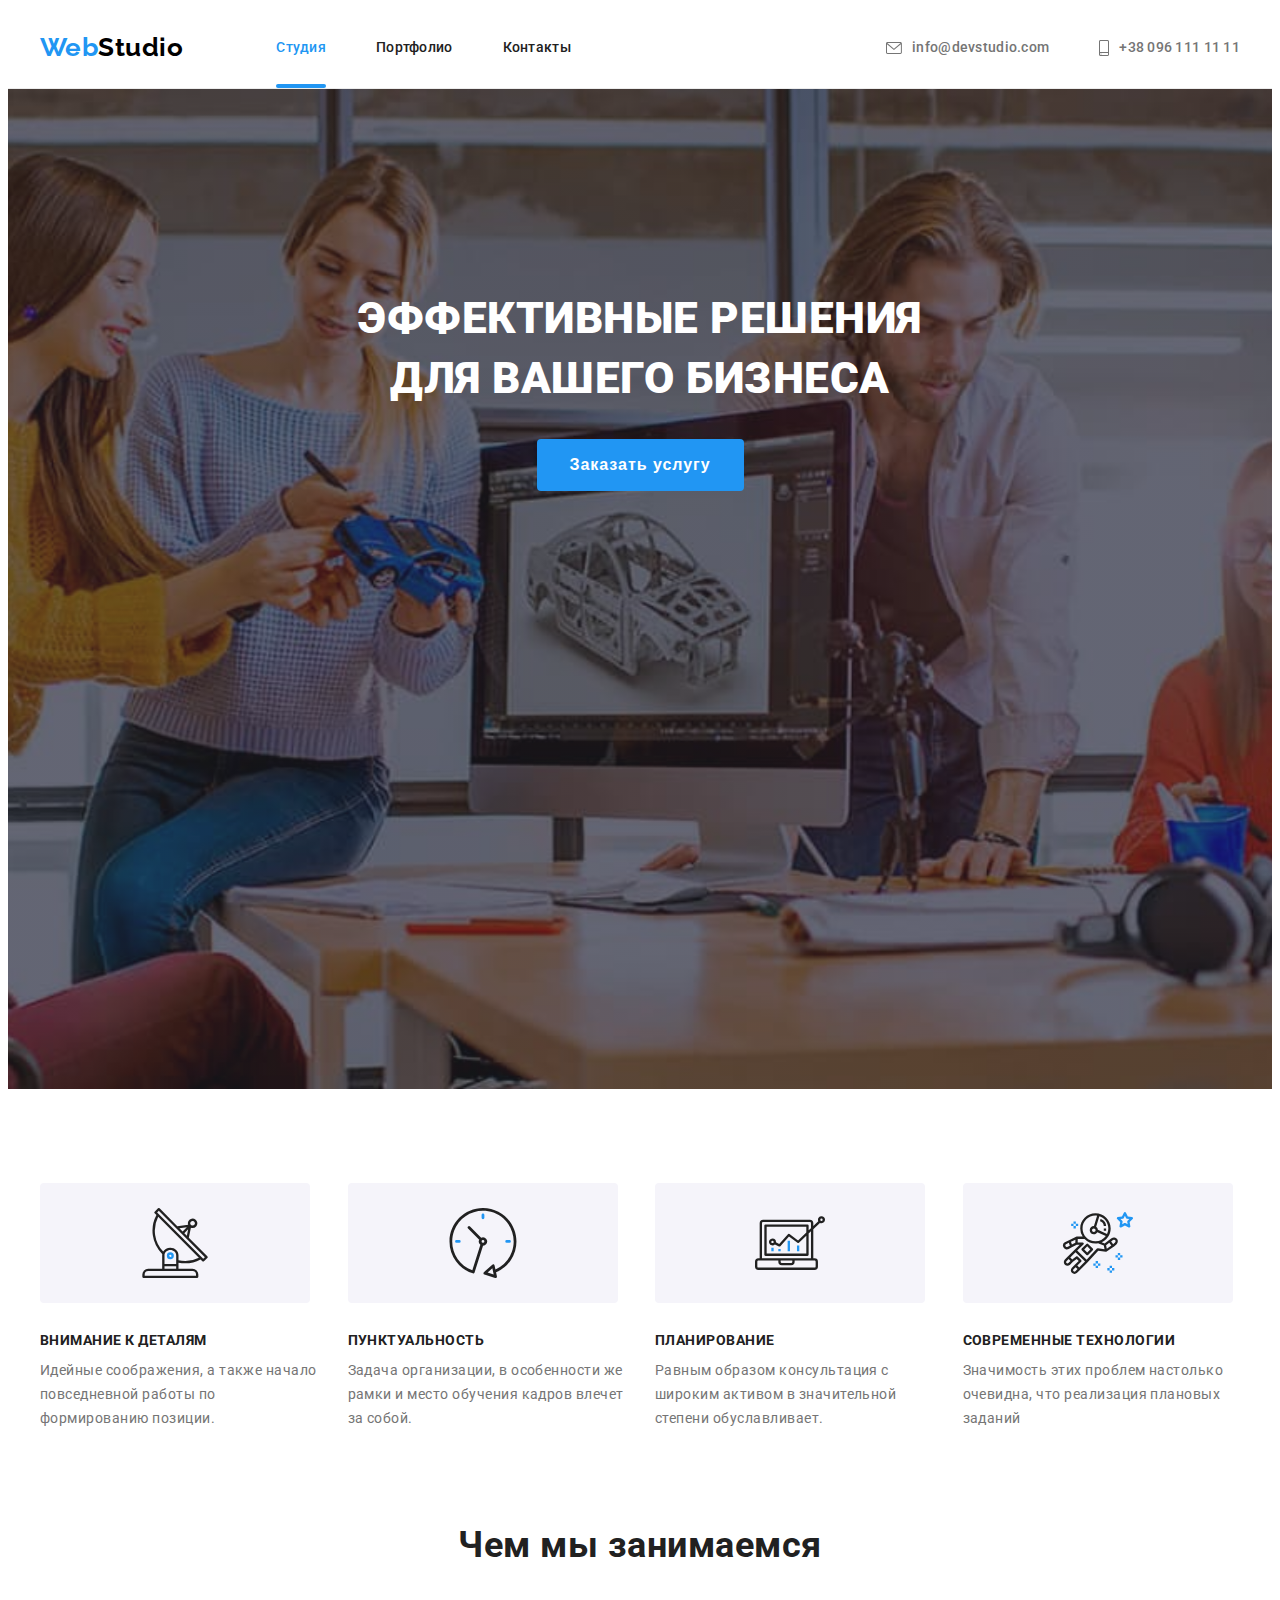
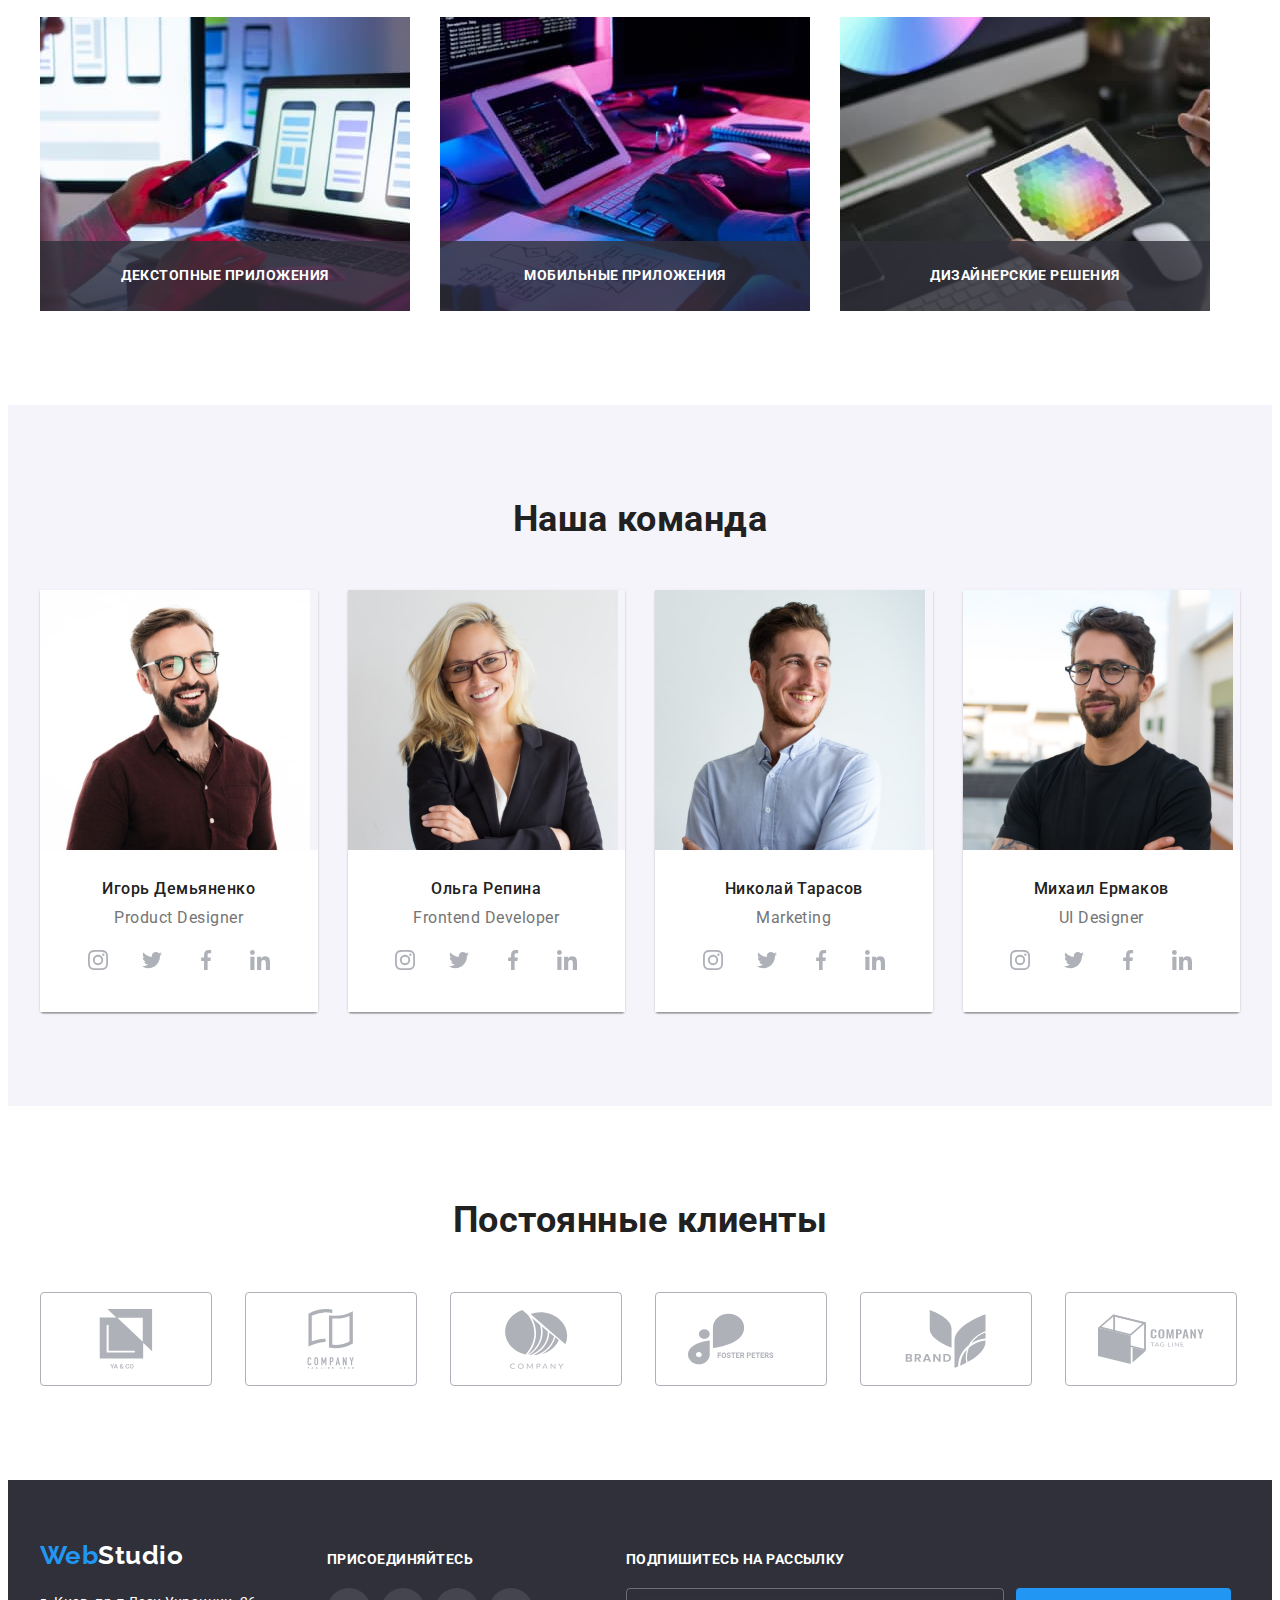
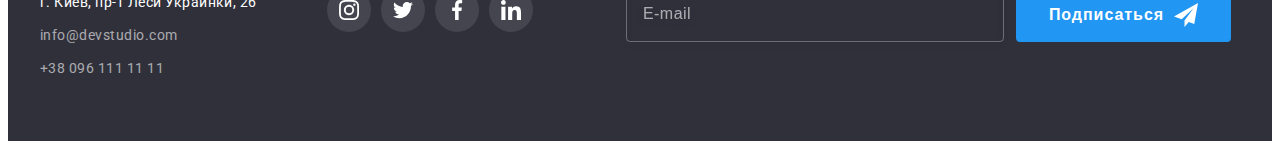
==== commit 09b7827e: "добавляет новые переменные и новые классы" ====
--- a/index.html
+++ b/index.html
@@ -24,32 +24,34 @@
 
     <header class="header">
       <div class="header-line container">
-        <nav class="nav-header">
-          <a lang="en" class="logo-up link" href="./"><span class="logo-accent">Web</span>Studio</a>
-          <ul class="menu-list list">
-            <li class="menu-item">
-              <a class="menu-link link current" href="./index.html">Студия</a>
-            </li>
-            <li class="menu-item">
-              <a class="menu-link link" href="./portfolio.html">Портфолио</a>
-            </li>
-            <li class="menu-item">
-              <a class="menu-link link" href="">Контакты</a>
+        <nav class="header-nav">
+          <a lang="en" class="header__logo link" href="./"
+            ><span class="logo-accent">Web</span>Studio</a
+          >
+          <ul class="menu__list list">
+            <li class="menu__item">
+              <a class="menu__link link current" href="./index.html">Студия</a>
+            </li>
+            <li class="menu__item">
+              <a class="menu__link link" href="./portfolio.html">Портфолио</a>
+            </li>
+            <li class="menu__item">
+              <a class="menu__link link" href="">Контакты</a>
             </li>
           </ul>
         </nav>
-        <ul class="contact-top-list list">
-          <li class="contact-top-item">
-            <a class="contact-link link" href="mailto:info@devstudio.com">
-              <svg class="contact-top-svg" width="16px" height="12px">
+        <ul class="header-contacts__list list">
+          <li class="header-contacts__item">
+            <a class="header-contacts__link link" href="mailto:info@devstudio.com">
+              <svg class="header-contacts__svg" width="16px" height="12px">
                 <use href="./images/sprite.svg#icon-envelope"></use>
               </svg>
               info@devstudio.com</a
             >
           </li>
-          <li class="contact-top-item">
-            <a class="contact-link link" href="tel:+380961111111">
-              <svg class="contact-top-svg" width="10px" height="16px">
+          <li class="header-contacts__item">
+            <a class="header-contacts__link link" href="tel:+380961111111">
+              <svg class="header-contacts__svg" width="10px" height="16px">
                 <use href="./images/sprite.svg#icon-smartphone"></use>
               </svg>
               +38 096 111 11 11</a
@@ -62,102 +64,102 @@
     <!-- =========Hero======== -->
 
     <main>
-      <section class="slogan">
+      <section class="hero">
         <div class="container">
-          <h1 class="slogan-title">Эффективные решения <br />для вашего бизнеса</h1>
-          <button class="modal-button" type="button" data-modal-open>Заказать услугу</button>
+          <h1 class="hero__title">Эффективные решения <br />для вашего бизнеса</h1>
+          <button class="button" type="button" data-modal-open>Заказать услугу</button>
         </div>
       </section>
 
-      <!-- ========Basics======== -->
-
-      <section class="basics section">
+      <!-- ========Features======== -->
+
+      <section class="section">
         <div class="container">
           <h2 class="visually-hidden">Принципы работы студии</h2>
-          <ul class="basics-list list">
-            <li class="basics-item item">
-              <div class="basics-before">
-                <svg class="basics-svg">
+          <ul class="page-grid list">
+            <li class="features__item">
+              <div class="features__image">
+                <svg widht="70px" height="70px">
                   <use href="./images/sprite.svg#icon-antenna"></use>
                 </svg>
               </div>
-              <h3 class="basics-title">Внимание к деталям</h3>
-              <p class="basics-desc">
+              <h3 class="features__title page__title">Внимание к деталям</h3>
+              <p class="features__desc">
                 Идейные соображения, а также начало повседневной работы по формированию позиции.
               </p>
             </li>
-            <li class="basics-item item">
-              <div class="basics-before">
-                <svg class="basics-svg">
+            <li class="features__item">
+              <div class="features__image">
+                <svg widht="70px" height="70px">
                   <use href="./images/sprite.svg#icon-clock"></use>
                 </svg>
               </div>
-              <h3 class="basics-title">Пунктуальность</h3>
-              <p class="basics-desc">
+              <h3 class="features__title page__title">Пунктуальность</h3>
+              <p class="features__desc">
                 Задача организации, в особенности же рамки и место обучения кадров влечет за собой.
               </p>
             </li>
-            <li class="basics-item item">
-              <div class="basics-before">
-                <svg class="basics-svg">
+            <li class="features__item">
+              <div class="features__image">
+                <svg widht="70px" height="70px">
                   <use href="./images/sprite.svg#icon-diagram"></use>
                 </svg>
               </div>
-              <h3 class="basics-title">Планирование</h3>
-              <p class="basics-desc">
+              <h3 class="features__title page__title">Планирование</h3>
+              <p class="features__desc">
                 Равным образом консультация с широким активом в значительной степени обуславливает.
               </p>
             </li>
-            <li class="basics-item item">
-              <div class="basics-before">
-                <svg class="basics-svg">
+            <li class="features__item">
+              <div class="features__image">
+                <svg widht="70px" height="70px">
                   <use href="./images/sprite.svg#icon-astronaut"></use>
                 </svg>
               </div>
-              <h3 class="basics-title">Современные технологии</h3>
-              <p class="basics-desc">
+              <h3 class="features__title page__title">Современные технологии</h3>
+              <p class="features__desc">
                 Значимость этих проблем настолько очевидна, что реализация плановых заданий
               </p>
             </li>
           </ul>
         </div>
       </section>
-      <!-- ========About======== -->
+      <!-- ========Services======== -->
       <section class="section-box">
         <div class="container">
           <h2 class="subtitle">Чем мы занимаемся</h2>
-          <ul class="about-list list">
-            <li class="about-item">
-              <div class="about-card">
+          <ul class="services__list list">
+            <li class="services__item">
+              <div class="services__card">
                 <img
                   src="./images/page1/img1.jpg"
                   alt="разработка декстопного приложения"
                   width="370"
                   height="294"
                 />
-                <p class="basics-title about-desc">Декстопные приложения</p>
-              </div>
-            </li>
-            <li class="about-item">
-              <div class="about-card">
+                <p class="page__title services__desc">Декстопные приложения</p>
+              </div>
+            </li>
+            <li class="services__item">
+              <div class="services__card">
                 <img
                   src="./images/page1/img2.jpg"
                   alt="разработка мобильного приложения"
                   width="370"
                   height="294"
                 />
-                <h3 class="basics-title about-desc">Мобильные приложения</h3>
-              </div>
-            </li>
-            <li class="about-item">
-              <div class="about-card">
+                <h3 class="page__title services__desc">Мобильные приложения</h3>
+              </div>
+            </li>
+            <li class="services__item">
+              <div class="services__card">
                 <img
                   src="./images/page1/img3.jpg"
                   alt="разработка приложения для планшета"
                   width="370"
                   height="294"
                 />
-                <h3 class="basics-title about-desc">Дизайнерские решения</h3>
+                <h3 class="page__title services__desc">Дизайнерские решения</h3>
               </div>
             </li>
           </ul>
@@ -169,8 +171,8 @@
       <section class="team section">
         <div class="container">
           <h2 class="subtitle">Наша команда</h2>
-          <ul class="team-list list">
-            <li class="team-item">
+          <ul class="page-grid list">
+            <li class="team__item">
               <img
                 class="team-img"
                 src="./images/page1/face1.jpg"
@@ -178,34 +180,34 @@
                 width="270"
                 height="260"
               />
-              <div class="card-team">
+              <div class="team-card">
                 <h3 class="team-name">Игорь Демьяненко</h3>
                 <p class="team-profession">Product Designer</p>
-                <ul class="team-sosial-list list">
-                  <li class="team-sosial-item">
-                    <a class="team-sosial-link link" href="">
-                      <svg class="team-sosial-svg" width="20px" height="20px">
+                <ul class="social__list list">
+                  <li class="social__item">
+                    <a class="social__link link" href="">
+                      <svg class="social__svg" width="20px" height="20px">
                         <use href="./images/sprite.svg#icon-instagram"></use>
                       </svg>
                     </a>
                   </li>
-                  <li class="team-sosial-item">
-                    <a class="team-sosial-link link" href="">
-                      <svg class="team-sosial-svg" width="20px" height="20px">
+                  <li class="social__item">
+                    <a class="social__link link" href="">
+                      <svg class="social__svg" width="20px" height="20px">
                         <use href="./images/sprite.svg#icon-twitter"></use>
                       </svg>
                     </a>
                   </li>
-                  <li class="team-sosial-item">
-                    <a class="team-sosial-link link" href="">
-                      <svg class="team-sosial-svg" width="20px" height="20px">
+                  <li class="social__item">
+                    <a class="social__link link" href="">
+                      <svg class="social__svg" width="20px" height="20px">
                         <use href="./images/sprite.svg#icon-facebook"></use>
                       </svg>
                     </a>
                   </li>
-                  <li class="team-sosial-item">
-                    <a class="team-sosial-link link" href="">
-                      <svg class="team-sosial-svg" width="20px" height="20px">
+                  <li class="social__item">
+                    <a class="social__link link" href="">
+                      <svg class="social__svg" width="20px" height="20px">
                         <use href="./images/sprite.svg#icon-linkedin"></use>
                       </svg>
                     </a>
@@ -213,7 +215,7 @@
                 </ul>
               </div>
             </li>
-            <li class="team-item">
+            <li class="team__item">
               <img
                 class="team-img"
                 src="./images/page1/face2.jpg"
@@ -221,34 +223,34 @@
                 width="270"
                 height="260"
               />
-              <div class="card-team">
+              <div class="team-card">
                 <h3 class="team-name">Ольга Репина</h3>
                 <p class="team-profession">Frontend Developer</p>
-                <ul class="team-sosial-list list">
-                  <li class="team-sosial-item">
-                    <a class="team-sosial-link link" href="">
+                <ul class="social__list list">
+                  <li class="social__item">
+                    <a class="social__link link" href="">
                       <svg class="team-sosial-svg" width="20px" height="20px">
                         <use href="./images/sprite.svg#icon-instagram"></use>
                       </svg>
                     </a>
                   </li>
-                  <li class="team-sosial-item">
-                    <a class="team-sosial-link link" href="">
-                      <svg class="team-sosial-svg" width="20px" height="20px">
+                  <li class="social__item">
+                    <a class="social__link link" href="">
+                      <svg class="social__svg" width="20px" height="20px">
                         <use href="./images/sprite.svg#icon-twitter"></use>
                       </svg>
                     </a>
                   </li>
-                  <li class="team-sosial-item">
-                    <a class="team-sosial-link link" href="">
-                      <svg class="team-sosial-svg" width="20px" height="20px">
+                  <li class="social__item">
+                    <a class="social__link link" href="">
+                      <svg class="social__svg" width="20px" height="20px">
                         <use href="./images/sprite.svg#icon-facebook"></use>
                       </svg>
                     </a>
                   </li>
-                  <li class="team-sosial-item">
-                    <a class="team-sosial-link link" href="">
-                      <svg class="team-sosial-svg" width="20px" height="20px">
+                  <li class="social__item">
+                    <a class="social__link link" href="">
+                      <svg class="social__svg" width="20px" height="20px">
                         <use href="./images/sprite.svg#icon-linkedin"></use>
                       </svg>
                     </a>
@@ -256,7 +258,7 @@
                 </ul>
               </div>
             </li>
-            <li class="team-item">
+            <li class="team__item">
               <img
                 class="team-img"
                 src="./images/page1/face3.jpg"
@@ -264,34 +266,34 @@
                 width="270"
                 height="260"
               />
-              <div class="card-team">
+              <div class="team-card">
                 <h3 class="team-name">Николай Тарасов</h3>
                 <p class="team-profession">Marketing</p>
-                <ul class="team-sosial-list list">
-                  <li class="team-sosial-item">
-                    <a class="team-sosial-link link" href="">
-                      <svg class="team-sosial-svg" width="20px" height="20px">
+                <ul class="social__list list">
+                  <li class="social__item">
+                    <a class="social__link link" href="">
+                      <svg class="social__svg" width="20px" height="20px">
                         <use href="./images/sprite.svg#icon-instagram"></use>
                       </svg>
                     </a>
                   </li>
-                  <li class="team-sosial-item">
-                    <a class="team-sosial-link link" href="">
-                      <svg class="team-sosial-svg" width="20px" height="20px">
+                  <li class="social__item">
+                    <a class="social__link link" href="">
+                      <svg class="social__svg" width="20px" height="20px">
                         <use href="./images/sprite.svg#icon-twitter"></use>
                       </svg>
                     </a>
                   </li>
-                  <li class="team-sosial-item">
-                    <a class="team-sosial-link link" href="">
-                      <svg class="team-sosial-svg" width="20px" height="20px">
+                  <li class="social__item">
+                    <a class="social__link link" href="">
+                      <svg class="social__svg" width="20px" height="20px">
                         <use href="./images/sprite.svg#icon-facebook"></use>
                       </svg>
                     </a>
                   </li>
-                  <li class="team-sosial-item">
-                    <a class="team-sosial-link link" href="">
-                      <svg class="team-sosial-svg" width="20px" height="20px">
+                  <li class="social__item">
+                    <a class="social__link link" href="">
+                      <svg class="social__svg" width="20px" height="20px">
                         <use href="./images/sprite.svg#icon-linkedin"></use>
                       </svg>
                     </a>
@@ -299,7 +301,7 @@
                 </ul>
               </div>
             </li>
-            <li class="team-item">
+            <li class="team__item">
               <img
                 class="team-img"
                 src="./images/page1/face4.jpg"
@@ -307,34 +309,34 @@
                 width="270"
                 height="260"
               />
-              <div class="card-team">
+              <div class="team-card">
                 <h3 class="team-name">Михаил Ермаков</h3>
                 <p class="team-profession">UI Designer</p>
-                <ul class="team-sosial-list list">
-                  <li class="team-sosial-item">
-                    <a class="team-sosial-link link" href="">
-                      <svg class="team-sosial-svg" width="20px" height="20px">
+                <ul class="social__list list">
+                  <li class="social__item">
+                    <a class="social__link link" href="">
+                      <svg class="social__svg" width="20px" height="20px">
                         <use href="./images/sprite.svg#icon-instagram"></use>
                       </svg>
                     </a>
                   </li>
-                  <li class="team-sosial-item">
-                    <a class="team-sosial-link link" href="">
-                      <svg class="team-sosial-svg" width="20px" height="20px">
+                  <li class="social__item">
+                    <a class="social__link link" href="">
+                      <svg class="social__svg" width="20px" height="20px">
                         <use href="./images/sprite.svg#icon-twitter"></use>
                       </svg>
                     </a>
                   </li>
-                  <li class="team-sosial-item">
-                    <a class="team-sosial-link link" href="">
-                      <svg class="team-sosial-svg" width="20px" height="20px">
+                  <li class="social__item">
+                    <a class="social__link link" href="">
+                      <svg class="social__svg" width="20px" height="20px">
                         <use href="./images/sprite.svg#icon-facebook"></use>
                       </svg>
                     </a>
                   </li>
-                  <li class="team-sosial-item">
-                    <a class="team-sosial-link link" href="">
-                      <svg class="team-sosial-svg" width="20px" height="20px">
+                  <li class="social__item">
+                    <a class="social__link link" href="">
+                      <svg class="social__svg" width="20px" height="20px">
                         <use href="./images/sprite.svg#icon-linkedin"></use>
                       </svg>
                     </a>
@@ -351,45 +353,45 @@
       <section class="section">
         <div class="container">
           <h2 class="subtitle">Постоянные клиенты</h2>
-          <ul class="clients-list list">
-            <li class="clients-item item">
-              <a class="clients-link" href="">
-                <svg class="clients-svg">
+          <ul class="page-grid list">
+            <li class="clients__item">
+              <a class="clients__link link" href="">
+                <svg class="clients__svg">
                   <use href="./images/sprite.svg#icon-client1"></use>
                 </svg>
               </a>
             </li>
-            <li class="clients-item item">
-              <a class="clients-link" href="">
-                <svg class="clients-svg">
+            <li class="clients__item">
+              <a class="clients__link link" href="">
+                <svg class="clients__svg">
                   <use href="./images/sprite.svg#icon-client2"></use>
                 </svg>
               </a>
             </li>
-            <li class="clients-item item">
-              <a class="clients-link" href="">
-                <svg class="clients-svg">
+            <li class="clients__item">
+              <a class="clients__link link" href="">
+                <svg class="clients__svg">
                   <use href="./images/sprite.svg#icon-client3"></use>
                 </svg>
               </a>
             </li>
-            <li class="clients-item item">
-              <a class="clients-link" href="">
-                <svg class="clients-svg">
+            <li class="clients__item">
+              <a class="clients__link link" href="">
+                <svg class="clients__svg">
                   <use href="./images/sprite.svg#icon-client4"></use>
                 </svg>
               </a>
             </li>
-            <li class="clients-item item">
-              <a class="clients-link" href="">
-                <svg class="clients-svg">
+            <li class="clients__item">
+              <a class="clients__link link" href="">
+                <svg class="clients__svg">
                   <use href="./images/sprite.svg#icon-client5"></use>
                 </svg>
               </a>
             </li>
-            <li class="clients-item item">
-              <a class="clients-link" href="">
-                <svg class="clients-svg">
+            <li class="clients__item">
+              <a class="clients__link link" href="">
+                <svg class="clients__svg">
                   <use href="./images/sprite.svg#icon-client6"></use>
                 </svg>
               </a>
@@ -404,46 +406,48 @@
     <footer class="footer">
       <div class="footer-line container">
         <div class="">
-          <a lang="en" class="footer-logo link" href="/"
+          <a lang="en" class="footer__logo link" href="/"
             ><span class="logo-accent">Web</span>Studio</a
           >
           <address class="footer-address list">г. Киев, пр-т Леси Украинки, 26</address>
-          <ul class="footer-contact list">
-            <li class="footer-contact-item">
-              <a class="footer-contact link" href="malito:info@devstudio.com">info@devstudio.com</a>
-            </li>
-            <li class="footer-contact-item">
-              <a class="footer-contact link" href="tel:+380961111111">+38 096 111 11 11</a>
-            </li>
-          </ul>
-        </div>
-        <div class="footer-sosial-contacts">
-          <h3 class="basics-title footer-sosial">Присоединяйтесь</h3>
-          <ul class="team-sosial-list list">
-            <li class="team-sosial-item footer-sosial-item">
-              <a class="team-sosial-link link footer-sosial-link" href="">
-                <svg class="team-sosial-svg" width="20px" height="20px">
+          <ul class="footer-contact__list list">
+            <li class="footer-contact__item">
+              <a class="footer-contact__link link" href="malito:info@devstudio.com"
+                >info@devstudio.com</a
+              >
+            </li>
+            <li class="footer-contact__item">
+              <a class="footer-contact__link link" href="tel:+380961111111">+38 096 111 11 11</a>
+            </li>
+          </ul>
+        </div>
+        <div class="footer-social-contacts">
+          <h3 class="page__title social__title--white">Присоединяйтесь</h3>
+          <ul class="social__list list">
+            <li class="social__item social__item--white">
+              <a class="social__link link social__link--white" href="">
+                <svg class="social__svg" width="20px" height="20px">
                   <use href="./images/sprite.svg#icon-instagram"></use>
                 </svg>
               </a>
             </li>
-            <li class="team-sosial-item footer-sosial-item">
-              <a class="team-sosial-link link footer-sosial-link" href="">
-                <svg class="team-sosial-svg" width="20px" height="20px">
+            <li class="social__item social__item--white">
+              <a class="social__link link social__link--white" href="">
+                <svg class="sosial__svg" width="20px" height="20px">
                   <use href="./images/sprite.svg#icon-twitter"></use>
                 </svg>
               </a>
             </li>
-            <li class="team-sosial-item footer-sosial-item">
-              <a class="team-sosial-link link footer-sosial-link" href="">
-                <svg class="team-sosial-svg" width="20px" height="20px">
+            <li class="social__item social__item--white">
+              <a class="social__link link social__link--white" href="">
+                <svg class="social__svg" width="20px" height="20px">
                   <use href="./images/sprite.svg#icon-facebook"></use>
                 </svg>
               </a>
             </li>
-            <li class="team-sosial-item footer-sosial-item">
-              <a class="team-sosial-link link footer-sosial-link" href="">
-                <svg class="team-sosial-svg" width="20px" height="20px">
+            <li class="social__item social__item--white">
+              <a class="social__link link social__link--white" href="">
+                <svg class="social__svg" width="20px" height="20px">
                   <use href="./images/sprite.svg#icon-linkedin"></use>
                 </svg>
               </a>
@@ -451,15 +455,15 @@
           </ul>
         </div>
 
-        <div class="footer-signup">
-          <h3 class="basics-title footer-sosial">Подпишитесь на рассылку</h3>
-          <form class="footer-form-singup" name="form-singup" autocomplete="on">
-            <label class="footer-lable">
-              <input class="footer-input" type="email" name="email" placeholder="E-mail" />
+        <div class="footer__signup">
+          <h3 class="page__title social__title--white">Подпишитесь на рассылку</h3>
+          <form class="form__singup" name="form-singup" autocomplete="on">
+            <label class="form__lable">
+              <input class="form__input" type="email" name="email" placeholder="E-mail" />
             </label>
-            <button class="footer-button-input modal-button" type="submit">
+            <button class="footer-button__input button" type="submit">
               Подписаться
-              <svg class="footer-button-svg" width="24px" height="24px">
+              <svg class="footer-button__svg" width="24px" height="24px">
                 <use href="./images/sprite.svg#icon-send"></use>
               </svg>
             </button>
--- a/css/styles.css
+++ b/css/styles.css
@@ -12,7 +12,7 @@
 }
 
 :root {
-  --primery-font: 'Roboto', sans-serif;
+  --primary-font: 'Roboto', sans-serif;
   --secondary-font: 'Raleway', sans-serif;
   --primary-text-color: #757575;
   --title-text-color: #212121;
@@ -22,7 +22,7 @@
   --team-background-color: #f5f4fa;
   --team-border-shadow: 0px 1px 3px rgba(0, 0, 0, 0.12), 0px 1px 1px rgba(0, 0, 0, 0.14),
     0px 2px 1px rgba(0, 0, 0, 0.2);
-  --border-header-color: #ececec;
+  --header-border-color: #ececec;
   --logo-footer-color: #000000;
   --hero-background-image-color: rgba(47, 48, 58, 0.4);
   --modal-button-shadow: rgba(0, 0, 0, 0.15);
@@ -37,13 +37,14 @@
     0px 2px 2px rgba(0, 0, 0, 0.12);
   --backdrop-background-color: rgba(0, 0, 0, 0.2);
   --timing-function: cubic-bezier(0.4, 0, 0.2, 1);
-  --about-background-color: rgba(47, 48, 58, 0.8);
+  --services-background-color: rgba(47, 48, 58, 0.8);
+  --footer-form-border-color: rgba(255, 255, 255, 0.3);
+  --projects-overlay-color: rgba(33, 150, 243, 0.9);
+  --m0dal-input-border: rgba(33, 33, 33, 0.2);
 }
 
 .list {
   list-style: none;
-  margin: 0px;
-  padding: 0px;
 }
 
 .link {
@@ -51,7 +52,7 @@
 }
 
 body {
-  font-family: var(--primery-font);
+  font-family: var(--primary-font);
   color: var(--primary-text-color);
 
   font-style: 400;
@@ -101,10 +102,55 @@
   line-height: 1.16;
 }
 
+.page-grid {
+  display: flex;
+  margin-left: -30px;
+  margin-top: -30px;
+}
+
+.page__title {
+  font-weight: 700;
+  font-size: 14px;
+  line-height: 1.14;
+  text-transform: uppercase;
+}
+
+.button {
+  display: inline-block;
+  text-align: center;
+  cursor: pointer;
+  min-width: 136px;
+  padding: 10px 32px;
+  border-radius: 4px;
+  border: 1px solid transparent;
+
+  color: var(--hero-text-color);
+  background-color: var(--accent-color);
+
+  font-weight: 700;
+  font-size: 16px;
+  line-height: 1.87;
+  letter-spacing: 0.06em;
+
+  transition: background-color 250ms var(--timing-function);
+}
+
+.button:hover,
+.button:focus {
+  background-color: var(--modal-button-background);
+  box-shadow: 0px 4px 4px var(--modal-button-shadow);
+}
+
+.button-form {
+  display: block;
+  margin: 0 auto;
+}
+
+
 /* =======Header=======*/
 
 .header {
-  border-bottom: 1px solid var(--border-header-color);
+  border-bottom: 1px solid var(--header-border-color);
 }
 
 .header-line {
@@ -112,12 +158,12 @@
   align-items: center;
 }
 
-.nav-header {
-  display: flex;
-  align-items: center;
-}
-
-.logo-up {
+.header-nav {
+  display: flex;
+  align-items: center;
+}
+
+.header__logo {
   display: block;
   margin-right: 93px;
   padding-top: 24px;
@@ -133,14 +179,12 @@
   transition: color 250ms var(--timing-function);
 }
 
-.logo-up:hover,
-.logo-up:focus,
 .logo-accent {
   color: var(--accent-color);
 }
 
-.menu-list,
-.contact-top-list {
+.menu__list,
+.header-contacts__list {
   display: flex;
   font-weight: 500;
   font-size: 14px;
@@ -150,40 +194,38 @@
   transition: color 250ms var(--timing-function);
 }
 
-.contact-top-list {
+.header-contacts__list {
   margin-left: auto;
 }
 
-.menu-item:not(:last-child),
-.contact-top-item:not(:last-child) {
+.menu__item:not(:last-child),
+.header-contacts__item:not(:last-child) {
   margin-right: 50px;
 }
 
-.menu-link {
+.menu__link {
   display: block;
 
   padding-top: 32px;
   padding-bottom: 32px;
-}
-
-.menu-list .link {
+
   color: var(--title-text-color);
   transition: color 250ms var(--timing-function);
 }
 
-.menu-list .link:hover,
-.menu-list .link:focus,
-.menu-list .current,
-.contact-top-list .link:hover,
-.contact-top-list .link:focus {
+.menu__link:hover,
+.menu__link:focus,
+.menu__list .current,
+.header-contacts__link:hover,
+.header-contacts__link:focus {
   color: var(--accent-color);
 }
 
-.menu-item {
+.menu__item {
   position: relative;
 }
 
-.menu-item .current::after {
+.menu__item .current::after {
   position: absolute;
   left: 0;
   bottom: 0;
@@ -196,18 +238,18 @@
   border-radius: 2px;
 }
 
-.contact-top-list .link {
+.header-contacts__link {
   color: var(--primary-text-color);
   transition: color 250ms var(--timing-function);
 }
-.contact-link {
+.header-contacts__link {
   display: inline-flex;
   align-items: center;
 
   padding-top: 32px;
   padding-bottom: 32px;
 }
-.contact-top-svg {
+.header-contacts__svg {
   margin-right: 10px;
 
   fill: currentColor;
@@ -215,7 +257,7 @@
 
 /* ======Hero====== */
 
-.slogan {
+.hero {
   padding-top: 200px;
   padding-bottom: 200px;
 
@@ -240,7 +282,7 @@
     url('../images/page1/hero.jpg');
 }
 
-.slogan-title {
+.hero__title {
   margin-bottom: 30px;
 
   font-weight: 900;
@@ -249,47 +291,17 @@
   text-transform: uppercase;
 }
 
-.modal-button {
-  display: inline-block;
-  text-align: center;
-  cursor: pointer;
-  min-width: 136px;
-  padding: 10px 32px;
-  border-radius: 4px;
-  border: 1px solid transparent;
-
-  color: var(--hero-text-color);
-  background-color: var(--accent-color);
-
-  font-weight: 700;
-  font-size: 16px;
-  line-height: 1.87;
-  letter-spacing: 0.06em;
-
-  transition: background-color 250ms var(--timing-function);
-}
-
-.modal-button:hover,
-.modal-button:focus {
-  background-color: var(--modal-button-background);
-  box-shadow: 0px 4px 4px var(--modal-button-shadow);
-}
-
-/* ======Basics===== */
-
-.basics-list {
-  display: flex;
-  margin-left: -30px;
-  margin-top: -30px;
-}
-
-.basics-item {
+
+
+/* ======Features===== */
+
+.features__item {
   flex-basis: calc((100% - 120px) / 4);
   margin-left: 30px;
   margin-top: 30px;
 }
 
-.basics-before {
+.features__image {
   display: flex;
   justify-content: center;
   align-items: center;
@@ -301,42 +313,32 @@
   border-radius: 4px;
 }
 
-.basics-svg {
-  width: 70px;
-  height: 70px;
-}
-
-.basics-title {
+.features__title {
   margin-bottom: 10px;
 
   color: var(--title-text-color);
-
-  font-weight: 700;
-  font-size: 14px;
-  line-height: 1.14;
-  text-transform: uppercase;
-}
-
-.basics-desc {
+}
+
+.features__desc {
   font-size: 14px;
   line-height: 1.71;
 }
 
-/* ======About====== */
-
-.about-list {
-  display: flex;
-}
-
-.about-item:not(:last-child) {
+/* ======Services====== */
+
+.services__list {
+  display: flex;
+}
+
+.services__item:not(:last-child) {
   margin-right: 30px;
 }
 
-.about-card {
+.services__card {
   position: relative;
 }
 
-.about-desc {
+.services__desc {
   position: absolute;
   bottom: 0;
   left: 0;
@@ -350,7 +352,7 @@
 
   text-align: center;
   color: var(--hero-text-color);
-  background-color: var(--about-background-color);
+  background-color: var(--services-background-color);
 }
 
 /* =======Team====== */
@@ -359,13 +361,7 @@
   background-color: var(--team-background-color);
 }
 
-.team-list {
-  display: flex;
-  margin-left: -30px;
-  margin-top: -30px;
-}
-
-.team-item {
+.team__item {
   flex-basis: calc((100% - 90px) / 3);
   margin-left: 30px;
   margin-top: 30px;
@@ -374,7 +370,7 @@
   border-radius: 0px 0px 4px 4px;
 }
 
-.card-team {
+.team-card {
   text-align: center;
   padding-top: 30px;
   padding-bottom: 30px;
@@ -398,12 +394,12 @@
   margin-bottom: 10px;
 }
 
-.team-sosial-list {
+.social__list {
   display: flex;
   justify-content: center;
 }
 
-.team-sosial-link {
+.social__link {
   display: flex;
   justify-content: center;
 
@@ -418,32 +414,26 @@
   transition: fill 250ms var(--timing-function), background-color 250ms var(--timing-function);
 }
 
-.team-sosial-item:not(:last-child) {
+.social__item:not(:last-child) {
   margin-right: 10px;
 }
 
-.team-sosial-link:hover,
-.team-sosial-link:focus {
+.social__link:hover,
+.social__link:focus {
   background-color: var(--accent-color);
   fill: var(--hero-text-color);
 }
 
 /* ======Clients======= */
 
-.clients-list {
-  display: flex;
-  margin-left: -30px;
-  margin-top: -30px;
-}
-
-.clients-item {
+.clients__item {
   justify-content: center;
   align-items: center;
   flex-basis: calc((100% - 180px) / 6);
   margin-left: 30px;
   margin-top: 30px;
 }
-.clients-link {
+.clients__link {
   display: inline-flex;
   justify-content: center;
   align-items: center;
@@ -457,13 +447,13 @@
   transition: color 250ms var(--timing-function), border 250ms var(--timing-function);
 }
 
-.clients-link:hover,
-.clients-link:focus {
+.clients__link:hover,
+.clients__link:focus {
   color: var(--accent-color);
   border: 1px solid var(--accent-color);
 }
 
-.clients-svg {
+.clients__svg {
   width: 106px;
   height: 60px;
   fill: currentColor;
@@ -478,7 +468,7 @@
   background-color: var(--hero-background-color);
 }
 
-.footer-logo {
+.footer__logo {
   display: inline-block;
   margin-bottom: 20px;
 
@@ -503,7 +493,7 @@
   line-height: 1.71;
 }
 
-.footer-contact .link {
+.footer-contact__link {
   color: var(--footer-contact-color);
 
   font-weight: 400;
@@ -513,60 +503,63 @@
   transition: color 250ms var(--timing-function);
 }
 
-.footer-logo:hover,
-.footer-logo:focus,
-.footer-contact .link:hover,
-.footer-contact .link:focus {
+.footer-contact__link:hover,
+.footer-contact__link:focus {
   color: var(--accent-color);
 }
 
-.footer-contact-item:not(:last-child) {
+.footer-contact__item:not(:last-child) {
   margin-bottom: 9px;
 }
 .footer-line {
   display: flex;
   align-items: baseline;
 }
-.footer-sosial-contacts {
+.footer-social-contacts {
   width: 206px;
   height: 80px;
   margin-left: 70px;
 }
-.footer-sosial {
+
+.social__title--white {
   color: var(--hero-text-color);
   margin-bottom: 20px;
 }
 
-.footer-sosial-link {
+.social__item--white {
+  color: var(--hero-text-color);
+}
+
+.social__link--white {
   fill: var(--hero-text-color);
   background-color: var(--footer-sosial-background-color);
 
   transition: background-color 250ms var(--timing-function);
 }
 
-.footer-sosial-link:hover,
-.footer-sosial-link:focus {
+.social__link--white:hover,
+.social__link--white:focus {
   background-color: var(--accent-color);
 }
 
-.footer-signup {
+.footer__signup {
   margin-left: 93px;
 }
 
-.footer-form-singup {
-  display: flex;
-}
-
-.footer-lable {
+.form__singup {
+  display: flex;
+}
+
+.form__lable {
   display: inline-block;
 
-  border: 1px solid rgba(255, 255, 255, 0.3);
-
-  filter: drop-shadow(0px 4px 4px rgba(0, 0, 0, 0.15));
+  border: 1px solid var(--footer-form-border-color);
+
+  filter: drop-shadow(0px 4px 4px var(--modal-button-shadow));
   border-radius: 4px;
 }
 
-.footer-input {
+.form__input {
   border: none;
   background-color: transparent;
   min-width: 358px;
@@ -576,7 +569,7 @@
   color: var(--footer-contact-color);
 }
 
-.footer-input::placeholder {
+.form__input::placeholder {
   font-size: 16px;
   line-height: 1.25;
 
@@ -585,12 +578,12 @@
   color: var(--footer-contact-color);
 }
 
-.footer-button-input {
+.footer-button__input {
   margin-left: 12px;
   display: flex;
   align-items: center;
 }
-.footer-button-svg {
+.footer-button__svg {
   margin-left: 10px;
 }
 /* =====Portfolio===== */
@@ -717,7 +710,7 @@
   padding-top: 63px;
   padding-bottom: 63px;
 
-  background-color: rgba(33, 150, 243, 0.9);
+  background-color: var(--projects-overlay-color);
   color: var(--hero-text-color);
   font-size: 18px;
   line-height: 1.56;
@@ -773,7 +766,7 @@
 
   cursor: pointer;
   border-radius: 50%;
-  border: 1px solid rgba(0, 0, 0, 0.1);
+  border: 1px solid var(--modal-button-shadow);
   background-color: var(--hero-text-color);
 
   transition: fill 250ms var(--timing-function);
@@ -828,7 +821,7 @@
   width: 448px;
   height: 40px;
 
-  border: 1px solid rgba(33, 33, 33, 0.2);
+  border: 1px solid var(--m0dal-input-border);
   box-sizing: border-box;
   border-radius: 4px;
 
@@ -896,8 +889,8 @@
   border: 2px solid var(--title-text-color);
   border-radius: 2px;
 
-  transition: transform 250ms cubic-bezier(0.4, 0, 0.2, 1),
-    background-color 250ms cubic-bezier(0.4, 0, 0.2, 1);
+  transition: transform 250ms var(--timing-function),
+    background-color 250ms var(--timing-function));
 }
 
 .check-box:checked + .icon-checkbox {
@@ -919,7 +912,3 @@
 .modal-link {
   color: var(--accent-color);
 }
-.button-form {
-  display: block;
-  margin: 0 auto;
-}
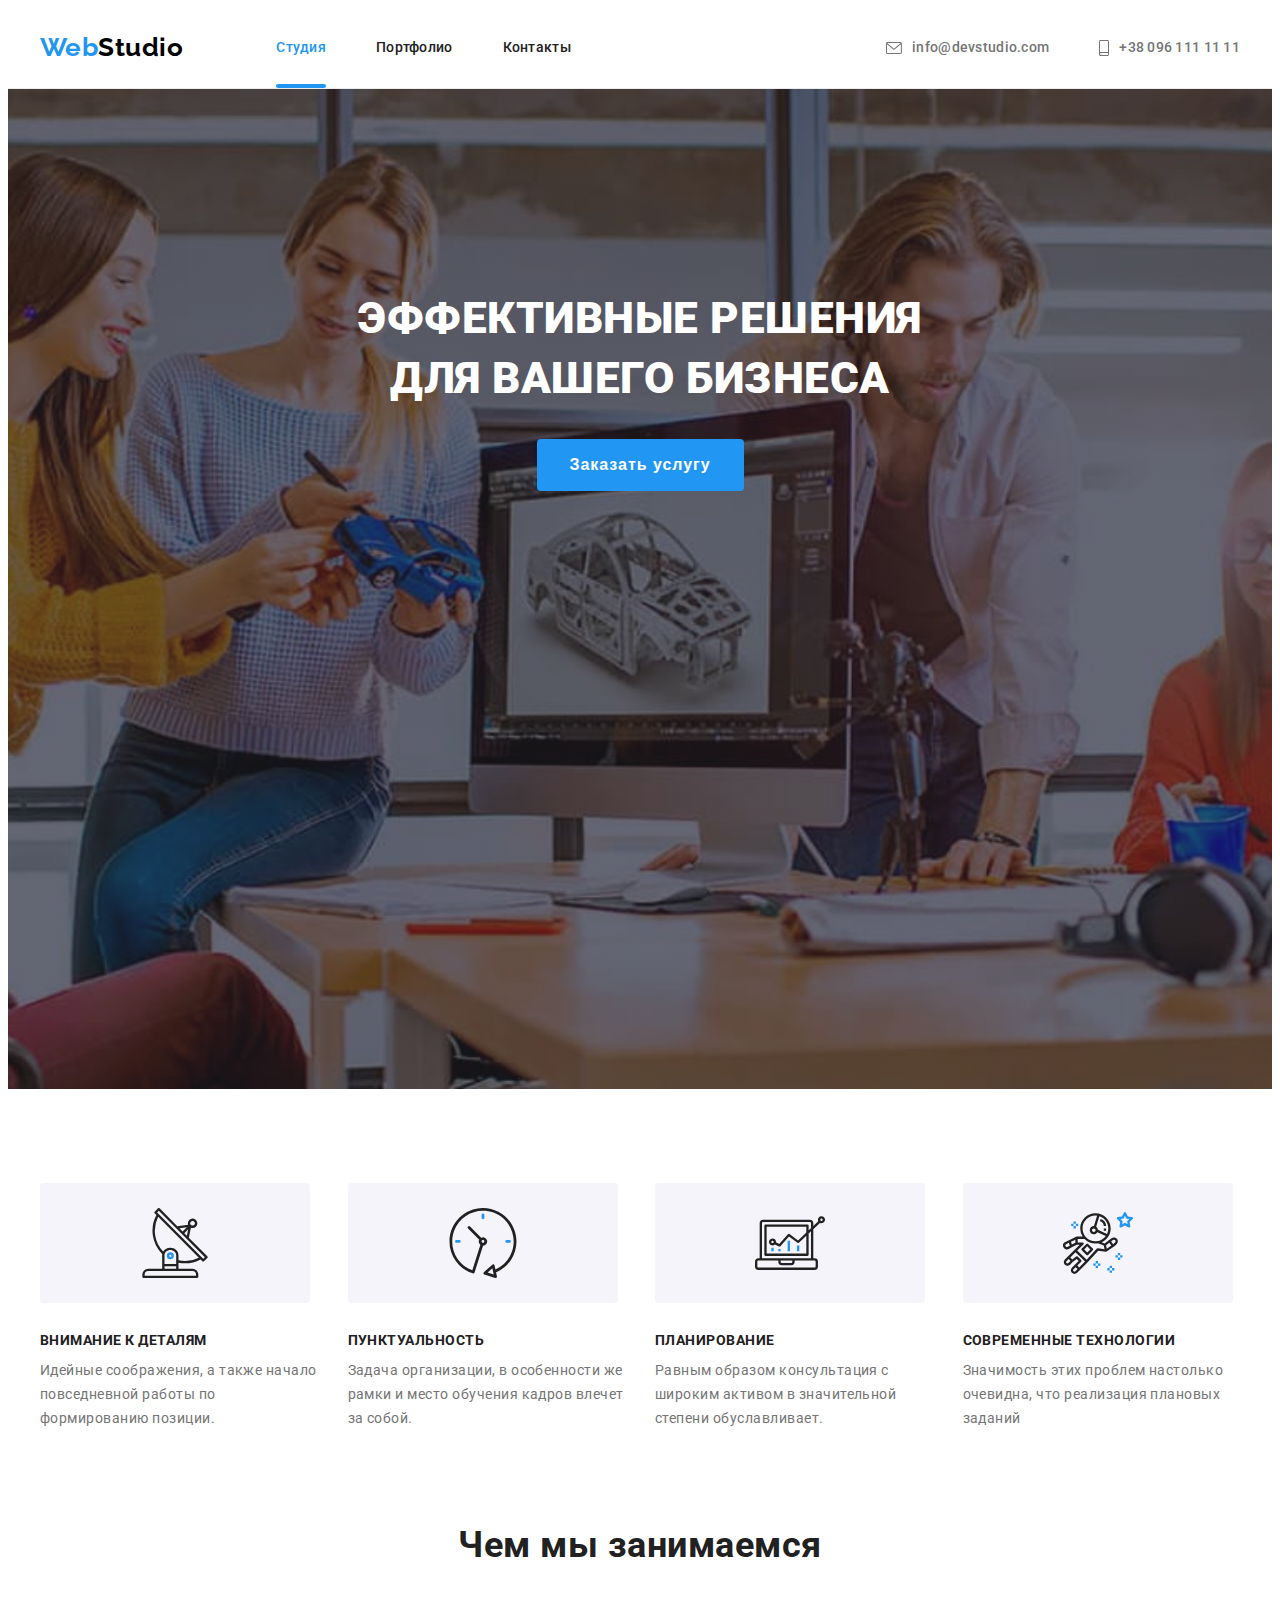
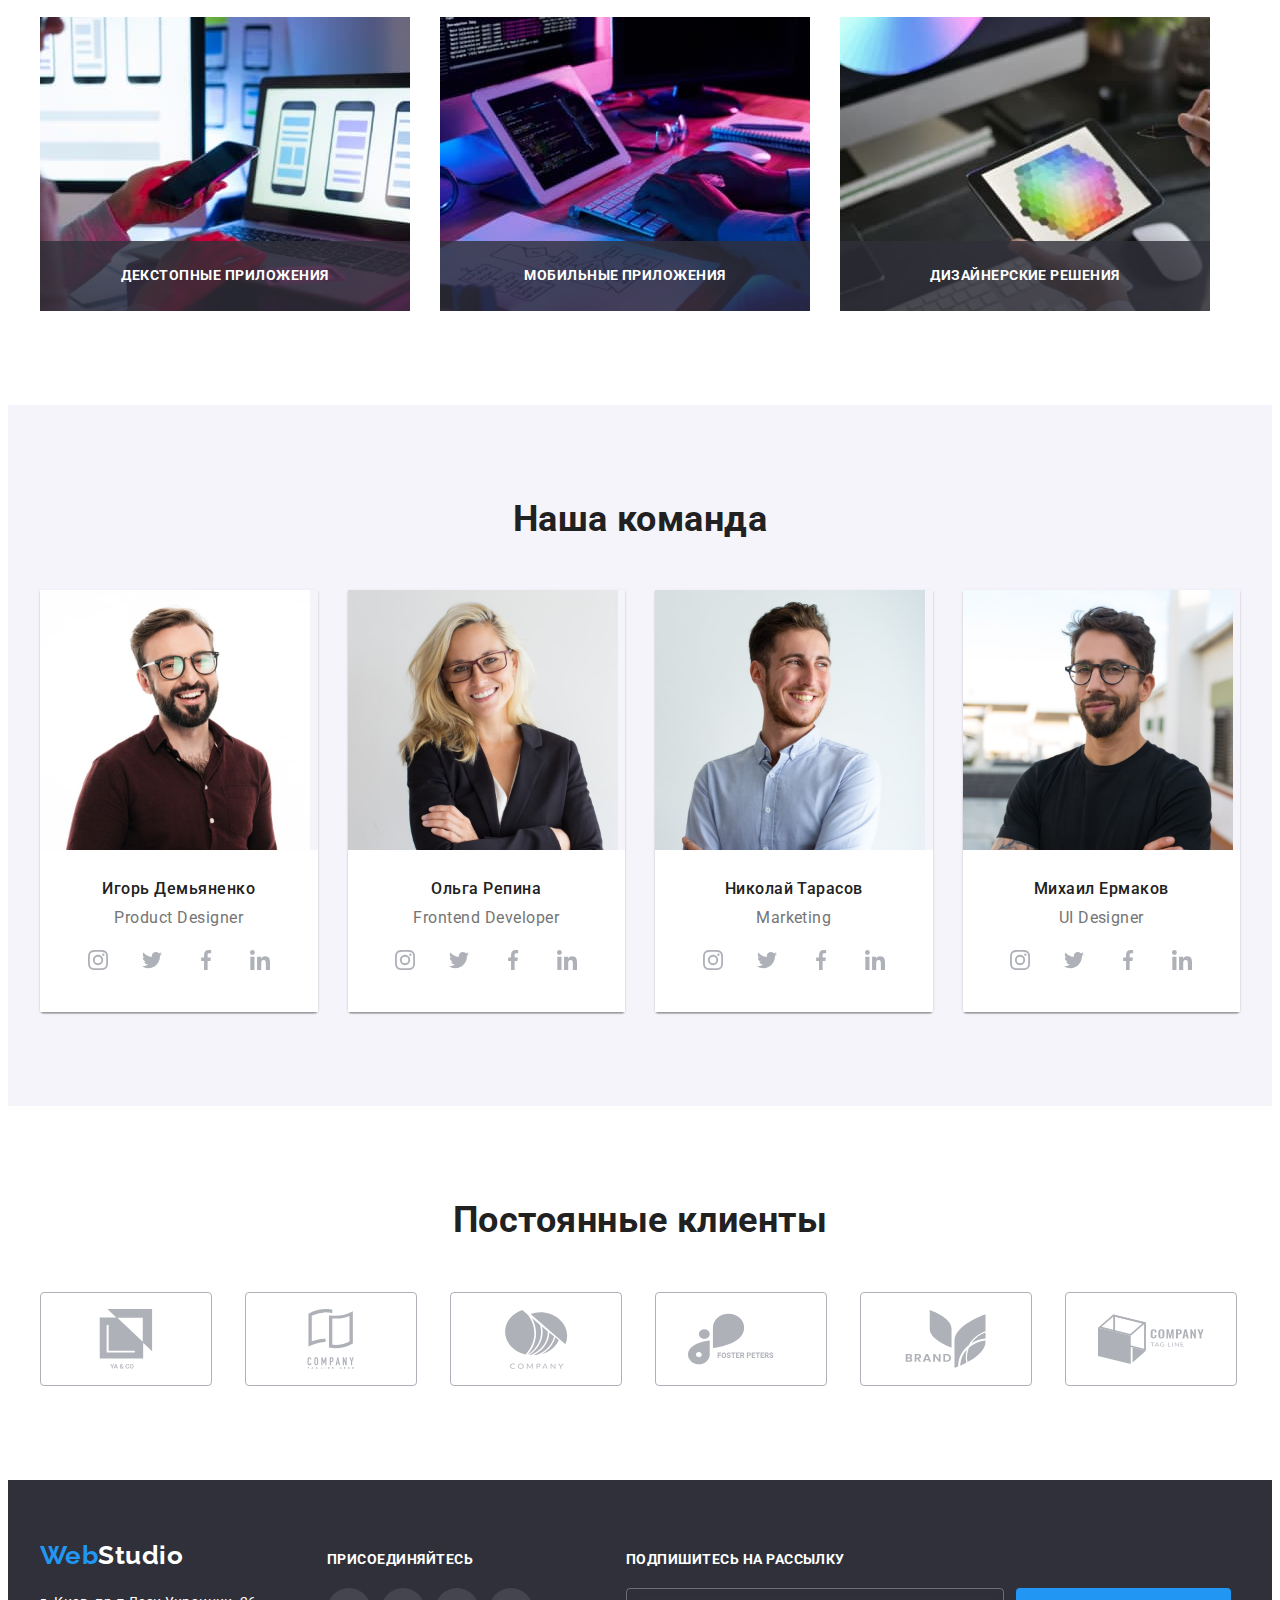
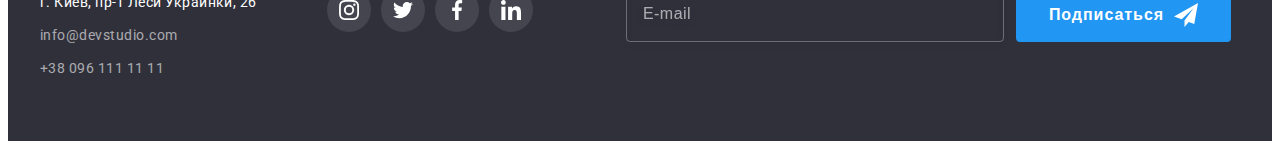
==== commit 62186110: "исправляет опечатки" ====
--- a/index.html
+++ b/index.html
@@ -17,14 +17,14 @@
       crossorigin="anonymous"
       referrerpolicy="no-referrer"
     />
-    <link rel="stylesheet" href="./css/styles.css" />
+    <link rel="stylesheet" href="./css/main.min.css" />
   </head>
   <body>
     <!-- ========Header======== -->
 
     <header class="header">
-      <div class="header-line container">
-        <nav class="header-nav">
+      <div class="header__line container">
+        <nav class="header__nav">
           <a lang="en" class="header__logo link" href="./"
             ><span class="logo-accent">Web</span>Studio</a
           >
@@ -76,10 +76,10 @@
       <section class="section">
         <div class="container">
           <h2 class="visually-hidden">Принципы работы студии</h2>
-          <ul class="page-grid list">
+          <ul class="page__grid list">
             <li class="features__item">
               <div class="features__image">
-                <svg widht="70px" height="70px">
+                <svg width="70px" height="70px">
                   <use href="./images/sprite.svg#icon-antenna"></use>
                 </svg>
               </div>
@@ -90,7 +90,7 @@
             </li>
             <li class="features__item">
               <div class="features__image">
-                <svg widht="70px" height="70px">
+                <svg width="70px" height="70px">
                   <use href="./images/sprite.svg#icon-clock"></use>
                 </svg>
               </div>
@@ -101,7 +101,7 @@
             </li>
             <li class="features__item">
               <div class="features__image">
-                <svg widht="70px" height="70px">
+                <svg width="70px" height="70px">
                   <use href="./images/sprite.svg#icon-diagram"></use>
                 </svg>
               </div>
@@ -112,7 +112,7 @@
             </li>
             <li class="features__item">
               <div class="features__image">
-                <svg widht="70px" height="70px">
+                <svg width="70px" height="70px">
                   <use href="./images/sprite.svg#icon-astronaut"></use>
                 </svg>
               </div>
@@ -171,18 +171,12 @@
       <section class="team section">
         <div class="container">
           <h2 class="subtitle">Наша команда</h2>
-          <ul class="page-grid list">
+          <ul class="page__grid list">
             <li class="team__item">
-              <img
-                class="team-img"
-                src="./images/page1/face1.jpg"
-                alt="Игорь Демьяненко"
-                width="270"
-                height="260"
-              />
+              <img src="./images/page1/face1.jpg" alt="Игорь Демьяненко" width="270" height="260" />
               <div class="team-card">
-                <h3 class="team-name">Игорь Демьяненко</h3>
-                <p class="team-profession">Product Designer</p>
+                <h3 class="team-card__name">Игорь Демьяненко</h3>
+                <p class="team-card__profession">Product Designer</p>
                 <ul class="social__list list">
                   <li class="social__item">
                     <a class="social__link link" href="">
@@ -216,16 +210,10 @@
               </div>
             </li>
             <li class="team__item">
-              <img
-                class="team-img"
-                src="./images/page1/face2.jpg"
-                alt="Ольга Репина"
-                width="270"
-                height="260"
-              />
+              <img src="./images/page1/face2.jpg" alt="Ольга Репина" width="270" height="260" />
               <div class="team-card">
-                <h3 class="team-name">Ольга Репина</h3>
-                <p class="team-profession">Frontend Developer</p>
+                <h3 class="team-card__name">Ольга Репина</h3>
+                <p class="team-card__profession">Frontend Developer</p>
                 <ul class="social__list list">
                   <li class="social__item">
                     <a class="social__link link" href="">
@@ -259,16 +247,10 @@
               </div>
             </li>
             <li class="team__item">
-              <img
-                class="team-img"
-                src="./images/page1/face3.jpg"
-                alt="Николай Тарасов"
-                width="270"
-                height="260"
-              />
+              <img src="./images/page1/face3.jpg" alt="Николай Тарасов" width="270" height="260" />
               <div class="team-card">
-                <h3 class="team-name">Николай Тарасов</h3>
-                <p class="team-profession">Marketing</p>
+                <h3 class="team-card__name">Николай Тарасов</h3>
+                <p class="team-card__profession">Marketing</p>
                 <ul class="social__list list">
                   <li class="social__item">
                     <a class="social__link link" href="">
@@ -302,16 +284,10 @@
               </div>
             </li>
             <li class="team__item">
-              <img
-                class="team-img"
-                src="./images/page1/face4.jpg"
-                alt="Михаил Ермаков"
-                width="270"
-                height="260"
-              />
+              <img src="./images/page1/face4.jpg" alt="Михаил Ермаков" width="270" height="260" />
               <div class="team-card">
-                <h3 class="team-name">Михаил Ермаков</h3>
-                <p class="team-profession">UI Designer</p>
+                <h3 class="team-card__name">Михаил Ермаков</h3>
+                <p class="team-card__profession">UI Designer</p>
                 <ul class="social__list list">
                   <li class="social__item">
                     <a class="social__link link" href="">
@@ -353,7 +329,7 @@
       <section class="section">
         <div class="container">
           <h2 class="subtitle">Постоянные клиенты</h2>
-          <ul class="page-grid list">
+          <ul class="page__grid list">
             <li class="clients__item">
               <a class="clients__link link" href="">
                 <svg class="clients__svg">
--- a/css/main.min.css
+++ b/css/main.min.css
@@ -0,0 +1 @@
+.visually-hidden{position:absolute;white-space:nowrap;width:1px;height:1px;overflow:hidden;border:0;padding:0;clip:rect(0 0 0 0);-webkit-clip-path:inset(50%);clip-path:inset(50%);margin:-1px}:root{--primary-font: "Roboto", sans-serif;--secondary-font: "Raleway", sans-serif;--primary-text-color: #757575;--title-text-color: #212121;--accent-color: #2196f3;--hero-text-color: #ffffff;--hero-background-color: #2f303a;--team-background-color: #f5f4fa;--team-border-shadow: 0px 1px 3px rgba(0, 0, 0, 0.12), 0px 1px 1px rgba(0, 0, 0, 0.14), 0px 2px 1px rgba(0, 0, 0, 0.2);--header-border-color: #ececec;--logo-footer-color: #000000;--hero-background-image-color: rgba(47, 48, 58, 0.4);--modal-button-shadow: rgba(0, 0, 0, 0.15);--modal-button-background: #188ce8;--footer-contact-color: rgba(255, 255, 255, 0.6);--footer-sosial-background-color: rgba(255, 255, 255, 0.1);--progects-card-border: #eeeeee;--clients-border-color: #afb1b8;--projects-focus-shadow: 0px 1px 1px rgba(0, 0, 0, 0.12), 0px 4px 4px rgba(0, 0, 0, 0.06), 1px 4px 6px rgba(0, 0, 0, 0.16);--btn-filter-focus-shadow: 0px 3px 1px rgba(0, 0, 0, 0.1), 0px 1px 2px rgba(0, 0, 0, 0.08), 0px 2px 2px rgba(0, 0, 0, 0.12);--backdrop-background-color: rgba(0, 0, 0, 0.2);--timing-function: cubic-bezier(0.4, 0, 0.2, 1);--services-background-color: rgba(47, 48, 58, 0.8);--footer-form-border-color: rgba(255, 255, 255, 0.3);--projects-overlay-color: rgba(33, 150, 243, 0.9);--m0dal-input-border: rgba(33, 33, 33, 0.2)}.header__logo{display:block;margin-right:93px;padding-top:24px;padding-bottom:25px;font-family:var(--secondary-font);color:var(--logo-footer-color);font-weight:700;font-size:26px;line-height:1.19;transition:color 250ms var(--timing-function)}.logo-accent{color:var(--accent-color)}.footer__logo{display:inline-block;margin-bottom:20px;font-family:var(--secondary-font);color:var(--hero-text-color);font-weight:700;font-size:26px;line-height:1.19;transition:color 250ms var(--timing-function)}.subtitle{margin-bottom:50px;text-align:center;color:var(--title-text-color);font-weight:700;font-size:36px;line-height:1.16}.page__grid{display:flex;flex-wrap:wrap;margin-left:-30px;margin-top:-30px}.page__title{font-weight:700;font-size:14px;line-height:1.14;text-transform:uppercase}.button{display:inline-block;text-align:center;cursor:pointer;min-width:136px;padding:10px 32px;border-radius:4px;border:1px solid transparent;color:var(--hero-text-color);background-color:var(--accent-color);font-weight:700;font-size:16px;line-height:1.87;letter-spacing:.06em;transition:background-color 250ms var(--timing-function)}.button:hover,.button:focus{background-color:var(--modal-button-background);box-shadow:0px 4px 4px var(--modal-button-shadow)}.button-form{display:block;margin:0 auto}.social__list{display:flex;justify-content:center}.social__link{display:flex;justify-content:center;align-items:center;width:44px;height:44px;border-radius:50px;fill:var(--clients-border-color);transition:fill 250ms var(--timing-function),background-color 250ms var(--timing-function)}.social__item:not(:last-child){margin-right:10px}.social__link:hover,.social__link:focus{background-color:var(--accent-color);fill:var(--hero-text-color)}.social__title--white{color:var(--hero-text-color);margin-bottom:20px}.social__item--white{color:var(--hero-text-color)}.social__link--white{fill:var(--hero-text-color);background-color:var(--footer-sosial-background-color);transition:background-color 250ms var(--timing-function)}.social__link--white:hover,.social__link--white:focus{background-color:var(--accent-color)}.backdrop{position:fixed;top:0;left:0;width:100%;height:100%;background-color:var(--backdrop-background-color);transition:opacity 250ms var(--timing-function),visibility 250ms var(--timing-function)}.backdrop.is-hidden{opacity:0;pointer-events:none;visibility:hidden}.modal{position:absolute;top:50%;left:50%;transform:translate(-50%, -50%);padding:40px;width:528px;height:581px;background-color:var(--hero-text-color)}.close-modal-button{position:absolute;top:8px;right:8px;display:flex;justify-content:center;align-items:center;width:30px;height:30px;cursor:pointer;border-radius:50%;border:1px solid var(--modal-button-shadow);background-color:var(--hero-text-color);transition:fill 250ms var(--timing-function)}.close-modal-button:hover,.close-modal-button:focus{fill:var(--accent-color)}.modal-title{margin-bottom:12px;font-weight:700;font-size:20px;line-height:1.15;text-align:center;letter-spacing:.03em;color:var(--title-text-color)}.modal-form-field{display:flex;flex-direction:column}.modal-lable{position:relative;display:block;margin-bottom:10px;font-size:12px;line-height:1.16;letter-spacing:.01em;color:var(--primary-text-color);transition:fill 250ms var(--timing-function)}.modal-input{margin-top:4px;padding-top:11px;padding-left:42px;padding-bottom:11px;width:448px;height:40px;border:1px solid var(--m0dal-input-border);box-sizing:border-box;border-radius:4px;transition:border 250ms var(--timing-function)}.modal-input:focus{outline:none;border:1px solid var(--accent-color)}.modal-lable:focus-within{fill:var(--accent-color)}.modal-input-svg{position:absolute;top:29px;left:12px}.modal-lable-textarea{margin-bottom:20px}.modal-comment{resize:none;padding:12px 16px;width:448px;height:120px}.modal-checkbox{display:flex;align-items:center;margin-bottom:30px;font-size:14px;line-height:1.71;letter-spacing:.03em;color:var(--primary-text-color)}.check-box{position:absolute;overflow:hidden;width:1px;height:1px;margin:-1px;border:0;padding:0;clip:rect(0 0 0 0)}.icon-checkbox{display:inline-block;width:16px;height:15px;margin-right:8px;border:2px solid var(--title-text-color);border-radius:2px;transition:transform 250ms var(--timing-function),background-color 250ms var(--timing-function)}.check-box:checked+.icon-checkbox{background-image:url("../images/icon-vector.svg");background-size:contain;background-origin:border-box;background-color:var(--accent-color);border-color:transparent;transform:scale(1.2);background-position:center;background-repeat:no-repeat}.check-box:focus+.icon-checkbox{border:2px solid var(--accent-color)}.modal-link{color:var(--accent-color)}.list{list-style:none}.link{text-decoration:none}body{font-family:var(--primary-font);color:var(--primary-text-color);font-style:400;letter-spacing:.03em}h1,h2,h3,ul,p{margin:0px;padding:0px}img{display:block;max-width:100%}.section{padding-top:94px;padding-bottom:94px}.section-box{padding-bottom:94px}.container{width:1200px;padding-left:15px;padding-right:15px;margin:0 auto}.header{border-bottom:1px solid var(--header-border-color)}.header__line{display:flex;align-items:center}.header__nav{display:flex;align-items:center}.menu__list,.header-contacts__list{display:flex;font-weight:500;font-size:14px;line-height:1.14;letter-spacing:.02em;transition:color 250ms var(--timing-function)}.header-contacts__list{margin-left:auto}.menu__item:not(:last-child),.header-contacts__item:not(:last-child){margin-right:50px}.menu__link{display:block;padding-top:32px;padding-bottom:32px;color:var(--title-text-color);transition:color 250ms var(--timing-function)}.menu__link:hover,.menu__link:focus,.menu__list .current,.header-contacts__link:hover,.header-contacts__link:focus{color:var(--accent-color)}.menu__item{position:relative}.menu__item .current::after{position:absolute;left:0;bottom:0;content:"";display:block;width:100%;height:4px;background:var(--accent-color);border-radius:2px}.header-contacts__link{color:var(--primary-text-color);transition:color 250ms var(--timing-function)}.header-contacts__link{display:inline-flex;align-items:center;padding-top:32px;padding-bottom:32px}.header-contacts__svg{margin-right:10px;fill:currentColor}.hero{padding-top:200px;padding-bottom:200px;color:var(--hero-text-color);background-color:var(--hero-background-color);text-align:center;max-width:1600px;height:600px;margin-left:auto;margin-right:auto;background-repeat:no-repeat;background-position:center;background-size:cover;background-image:linear-gradient(to right, var(--hero-background-image-color), var(--hero-background-image-color)),url("../images/page1/hero.jpg")}.hero__title{margin-bottom:30px;font-weight:900;font-size:44px;line-height:1.36;text-transform:uppercase}.features__item{flex-basis:calc((100% - 120px) / 4);margin-left:30px;margin-top:30px}.features__image{display:flex;justify-content:center;align-items:center;width:270px;height:120px;margin-bottom:30px;background-color:var(--team-background-color);border-radius:4px}.features__title{margin-bottom:10px;color:var(--title-text-color)}.features__desc{font-size:14px;line-height:1.71}.services__list{display:flex}.services__item:not(:last-child){margin-right:30px}.services__card{position:relative}.services__desc{position:absolute;bottom:0;left:0;display:flex;justify-content:center;align-items:center;width:100%;height:70px;margin-bottom:0;text-align:center;color:var(--hero-text-color);background-color:var(--services-background-color)}.team{background-color:var(--team-background-color)}.team__item{flex-basis:calc(100% / 4 - 30px);margin-left:30px;margin-top:30px;box-shadow:var(--team-border-shadow);border-radius:0px 0px 4px 4px}.team-card{text-align:center;padding-top:30px;padding-bottom:30px;background-color:var(--hero-text-color)}.team-card__name{margin-bottom:10px;color:var(--title-text-color);font-weight:500;font-size:16px;line-height:1.18}.team-card__profession{font-size:16px;line-height:1.18;margin-bottom:10px}.clients__item{justify-content:center;align-items:center;flex-basis:calc((100% - 180px) / 6);margin-left:30px;margin-top:30px}.clients__link{display:inline-flex;justify-content:center;align-items:center;width:170px;height:92px;color:var(--clients-border-color);border:1px solid var(--clients-border-color);border-radius:4px;transition:color 250ms var(--timing-function),border 250ms var(--timing-function)}.clients__link:hover,.clients__link:focus{color:var(--accent-color);border:1px solid var(--accent-color)}.clients__svg{width:106px;height:60px;fill:currentColor}.footer{padding-top:60px;padding-bottom:60px;background-color:var(--hero-background-color)}.footer-address{margin-bottom:9px;color:var(--hero-text-color);font-style:normal;font-weight:400;font-size:14px;line-height:1.71}.footer-contact__link{color:var(--footer-contact-color);font-weight:400;font-size:14px;line-height:1.71;transition:color 250ms var(--timing-function)}.footer-contact__link:hover,.footer-contact__link:focus{color:var(--accent-color)}.footer-contact__item:not(:last-child){margin-bottom:9px}.footer-line{display:flex;align-items:baseline}.footer-social-contacts{width:206px;height:80px;margin-left:70px}.footer__signup{margin-left:93px}.form__singup{display:flex}.form__lable{display:inline-block;border:1px solid var(--footer-form-border-color);filter:drop-shadow(0px 4px 4px var(--modal-button-shadow));border-radius:4px}.form__input{border:none;background-color:transparent;min-width:358px;height:50px;padding-left:16px;color:var(--footer-contact-color)}.form__input::-moz-placeholder{font-size:16px;line-height:1.25;letter-spacing:.03em;color:var(--footer-contact-color)}.form__input:-ms-input-placeholder{font-size:16px;line-height:1.25;letter-spacing:.03em;color:var(--footer-contact-color)}.form__input::placeholder{font-size:16px;line-height:1.25;letter-spacing:.03em;color:var(--footer-contact-color)}.footer-button__input{margin-left:12px;display:flex;align-items:center}.footer-button__svg{margin-left:10px}.filter-menu{display:flex;align-items:center;justify-content:center;margin-bottom:50px}.filter-menu__item:not(:last-child){margin-right:8px}.filter-menu__btn{display:inline-block;text-align:center;cursor:pointer;min-width:73px;padding:6px 22px;border-radius:4px;border:1px solid transparent;color:var(--title-text-color);font-style:normal;font-weight:500;font-size:16px;line-height:1.62;transition:color 250ms var(--timing-function),box-shadow 250ms var(--timing-function),background-color 250ms var(--timing-function)}.filter-menu__btn:hover,.filter-menu__btn:focus{color:var(--hero-text-color);background-color:var(--accent-color);box-shadow:var(--btn-filter-focus-shadow)}.filter-menu__btn.current{color:var(--hero-text-color);background-color:var(--accent-color);box-shadow:var(--btn-filter-focus-shadow)}.projects__item{flex-basis:calc((100% - 90px) / 3);margin-left:30px;margin-top:30px}.projects__link{display:block;transition:box-shadow 250ms var(--timing-function)}.projects__link:hover,.projects__link:focus{box-shadow:var(--projects-focus-shadow)}.card{padding-top:20px;padding-bottom:20px;padding-left:24px;padding-right:24px;border-right:1px solid var(--progects-card-border);border-bottom:1px solid var(--progects-card-border);border-left:1px solid var(--progects-card-border)}.card__title{margin-bottom:4px;color:var(--title-text-color);font-weight:700;font-size:18px;line-height:2;letter-spacing:.06em}.card__desc{color:var(--primary-text-color);font-size:16px;line-height:1.87}.projects-overlay{position:relative;overflow:hidden}.projects-overlay__text{position:absolute;display:block;top:100%;left:0;width:100%;height:100%;transition:transform 250ms var(--timing-function);padding-right:24px;padding-left:24px;padding-top:63px;padding-bottom:63px;background-color:var(--projects-overlay-color);color:var(--hero-text-color);font-size:18px;line-height:1.56;letter-spacing:.03em}.projects__link:hover .projects-overlay__text,.projects__link:focus .projects-overlay__text{transform:translateY(-100%)}/*# sourceMappingURL=main.min.css.map */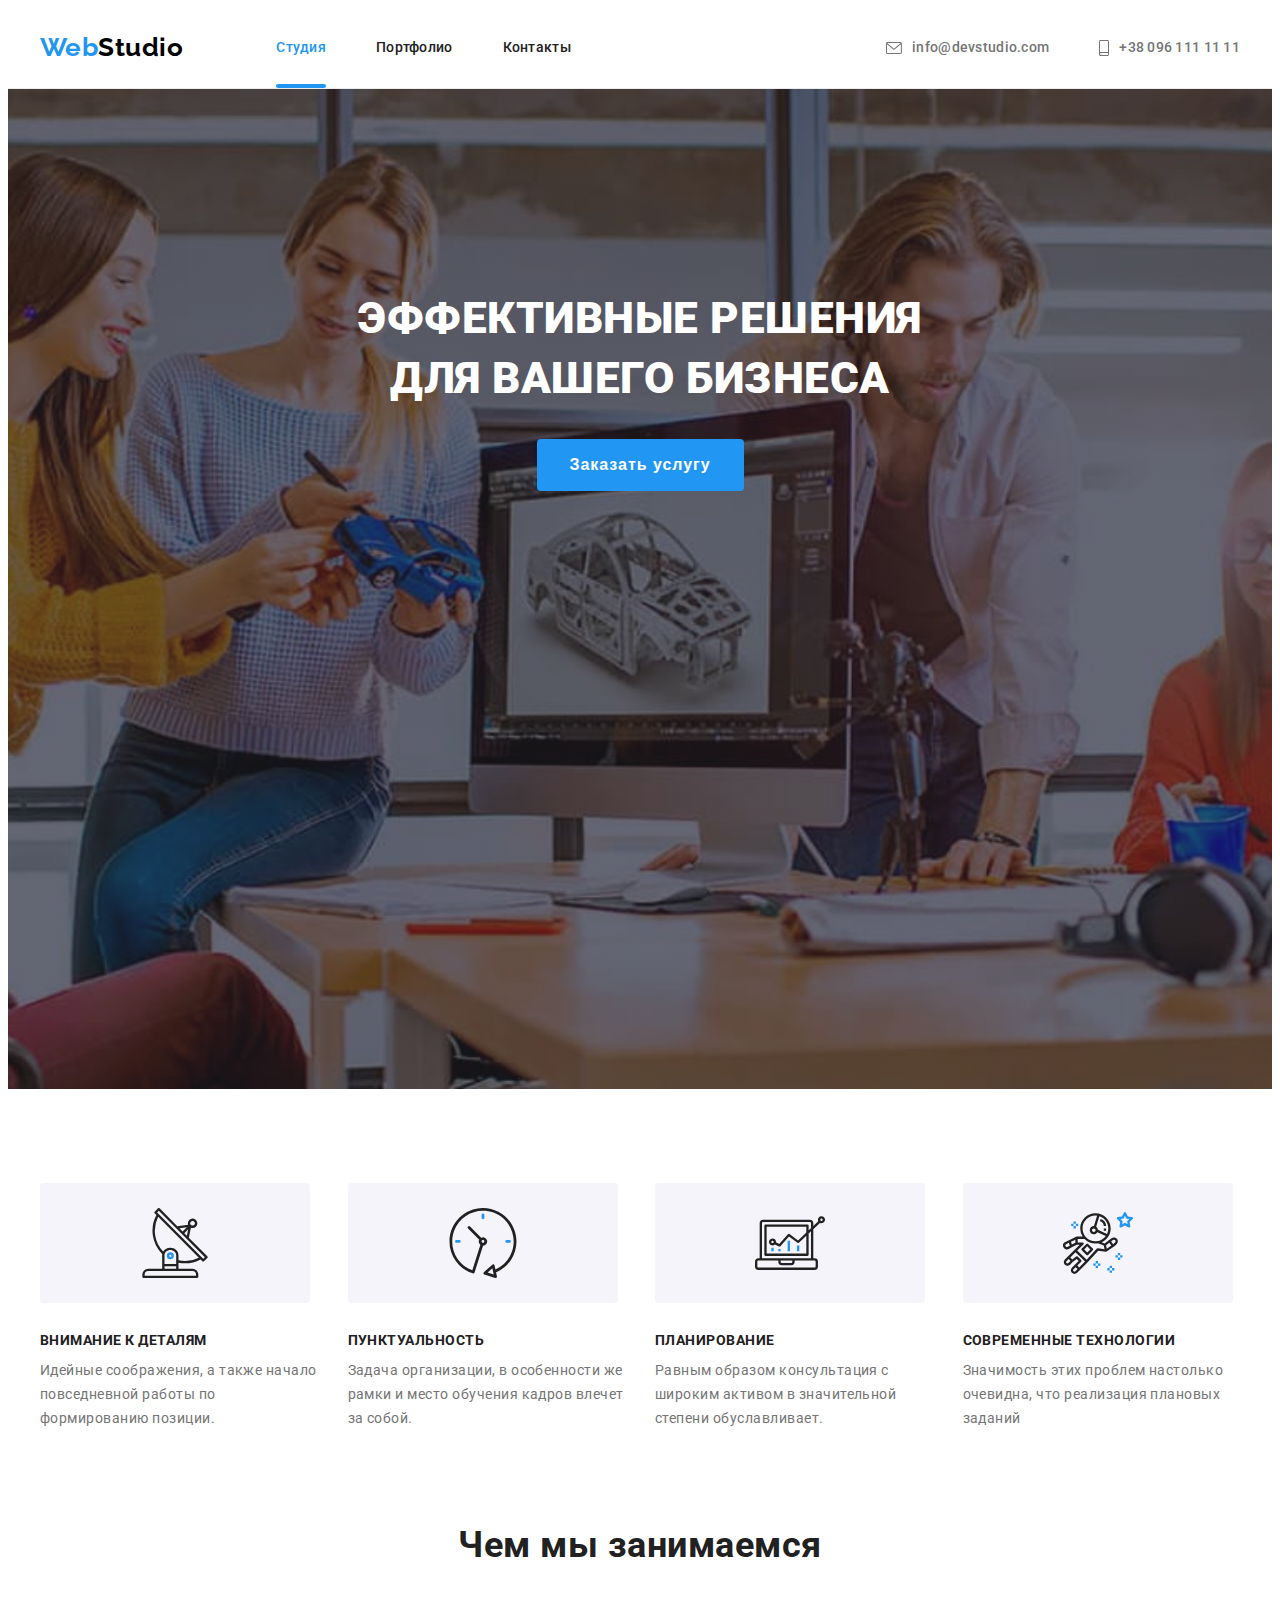
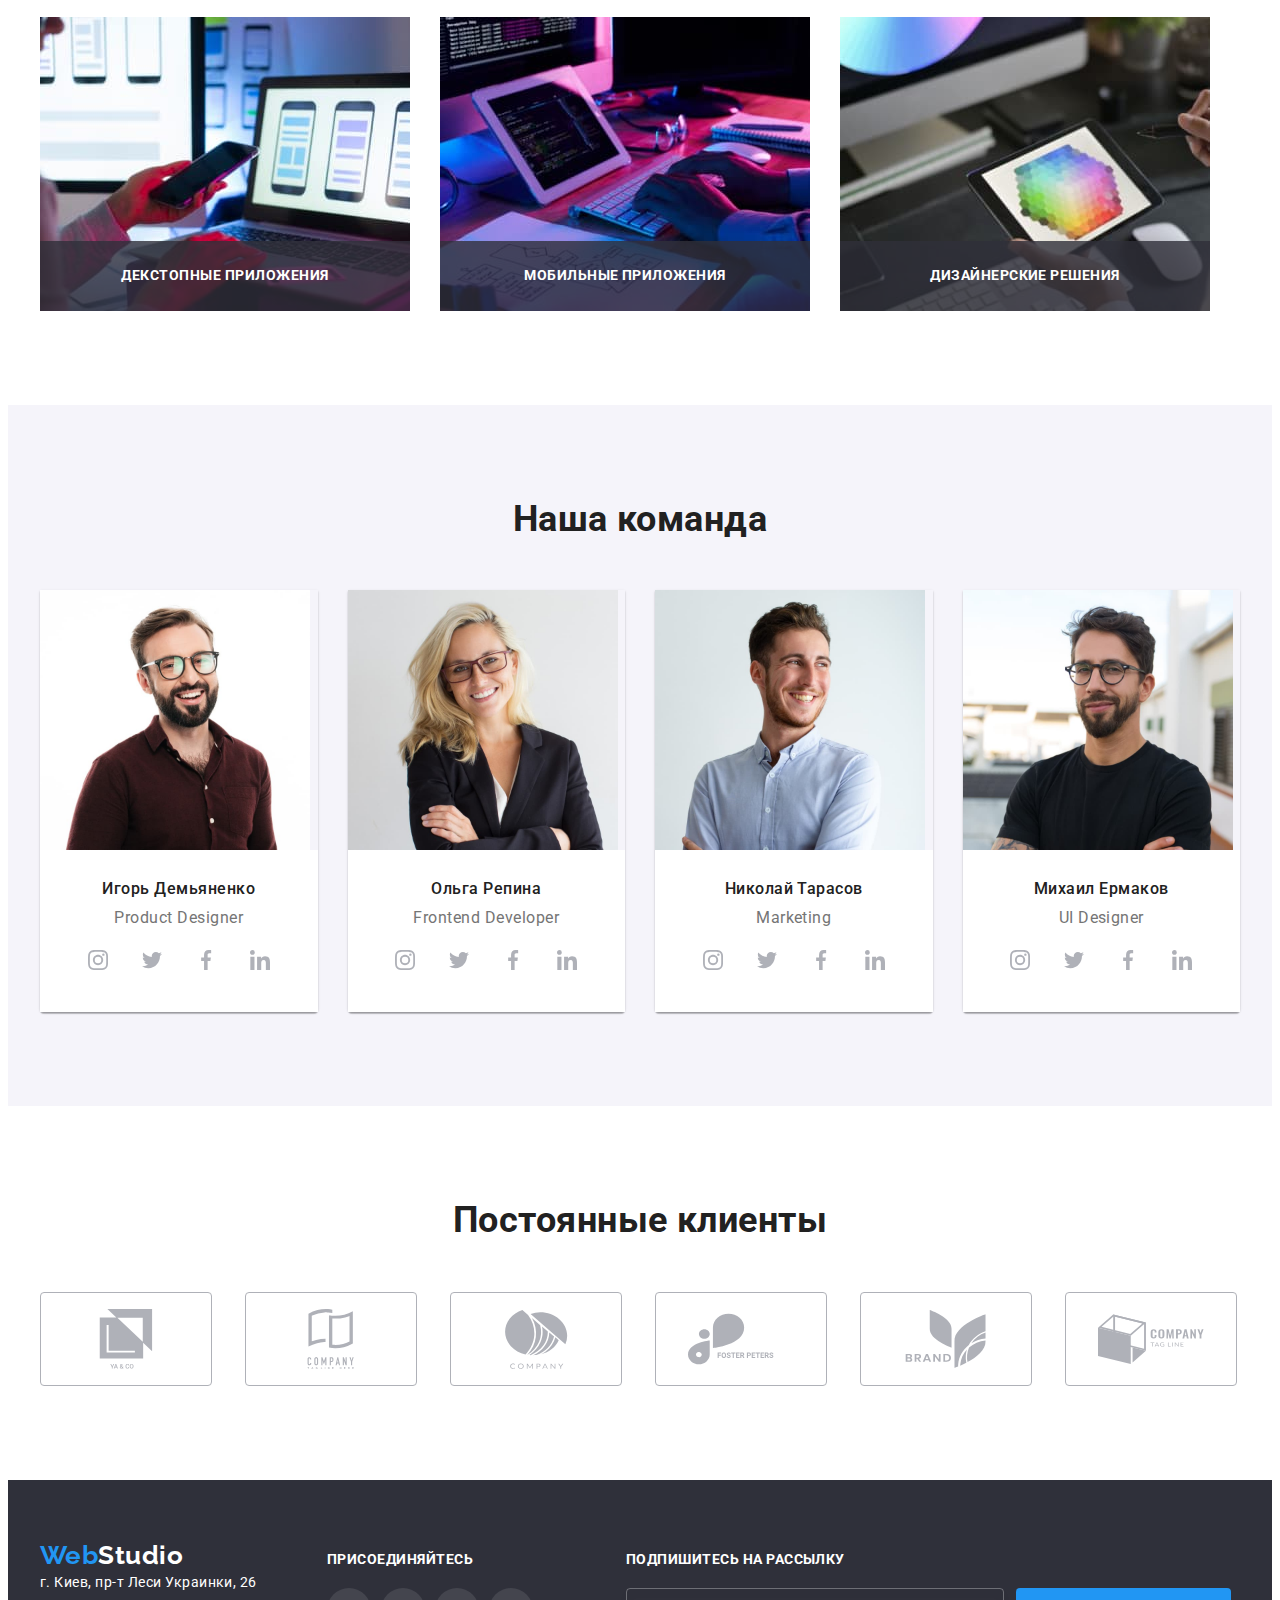
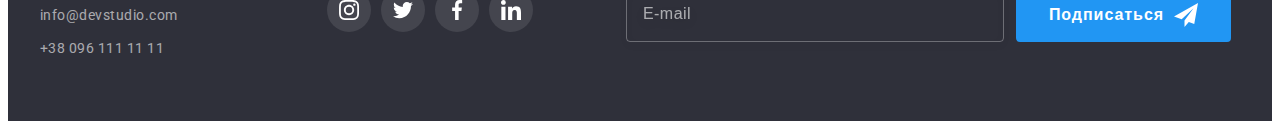
==== commit 97fe201d: "добавляет конкатенацию селекторов" ====
--- a/index.html
+++ b/index.html
@@ -437,9 +437,9 @@
             <label class="form__lable">
               <input class="form__input" type="email" name="email" placeholder="E-mail" />
             </label>
-            <button class="footer-button__input button" type="submit">
+            <button class="button__footer button" type="submit">
               Подписаться
-              <svg class="footer-button__svg" width="24px" height="24px">
+              <svg class="button__footer--svg" width="24px" height="24px">
                 <use href="./images/sprite.svg#icon-send"></use>
               </svg>
             </button>
@@ -452,7 +452,7 @@
 
     <div class="backdrop is-hidden" data-modal>
       <div class="modal">
-        <button class="close-modal-button" type="button" data-modal-close>
+        <button class="modal__close" type="button" data-modal-close>
           <svg width="18" height="18">
             <use href="./images/sprite.svg#icon-close"></use>
           </svg>
@@ -500,14 +500,14 @@
           <div class="modal-form-field">
             <label class="modal-checkbox">
               <input
-                class="check-box"
+                class="checkbox"
                 type="checkbox"
                 name="topic"
                 value="checked"
                 checked
                 required
               />
-              <span class="icon-checkbox"></span>
+              <span class="checkbox__icon"></span>
               <!-- <svg class="icon-checkbox">
                 <use href="./images/sprite.svg#icon-vector"></use>
               </svg> -->
@@ -519,7 +519,7 @@
             </label>
           </div>
 
-          <button class="modal-button button-form" type="submit">Отправить</button>
+          <button class="button__form button" type="submit">Отправить</button>
         </form>
       </div>
     </div>
--- a/css/main.min.css
+++ b/css/main.min.css
@@ -1 +1 @@
-.visually-hidden{position:absolute;white-space:nowrap;width:1px;height:1px;overflow:hidden;border:0;padding:0;clip:rect(0 0 0 0);-webkit-clip-path:inset(50%);clip-path:inset(50%);margin:-1px}:root{--primary-font: "Roboto", sans-serif;--secondary-font: "Raleway", sans-serif;--primary-text-color: #757575;--title-text-color: #212121;--accent-color: #2196f3;--hero-text-color: #ffffff;--hero-background-color: #2f303a;--team-background-color: #f5f4fa;--team-border-shadow: 0px 1px 3px rgba(0, 0, 0, 0.12), 0px 1px 1px rgba(0, 0, 0, 0.14), 0px 2px 1px rgba(0, 0, 0, 0.2);--header-border-color: #ececec;--logo-footer-color: #000000;--hero-background-image-color: rgba(47, 48, 58, 0.4);--modal-button-shadow: rgba(0, 0, 0, 0.15);--modal-button-background: #188ce8;--footer-contact-color: rgba(255, 255, 255, 0.6);--footer-sosial-background-color: rgba(255, 255, 255, 0.1);--progects-card-border: #eeeeee;--clients-border-color: #afb1b8;--projects-focus-shadow: 0px 1px 1px rgba(0, 0, 0, 0.12), 0px 4px 4px rgba(0, 0, 0, 0.06), 1px 4px 6px rgba(0, 0, 0, 0.16);--btn-filter-focus-shadow: 0px 3px 1px rgba(0, 0, 0, 0.1), 0px 1px 2px rgba(0, 0, 0, 0.08), 0px 2px 2px rgba(0, 0, 0, 0.12);--backdrop-background-color: rgba(0, 0, 0, 0.2);--timing-function: cubic-bezier(0.4, 0, 0.2, 1);--services-background-color: rgba(47, 48, 58, 0.8);--footer-form-border-color: rgba(255, 255, 255, 0.3);--projects-overlay-color: rgba(33, 150, 243, 0.9);--m0dal-input-border: rgba(33, 33, 33, 0.2)}.header__logo{display:block;margin-right:93px;padding-top:24px;padding-bottom:25px;font-family:var(--secondary-font);color:var(--logo-footer-color);font-weight:700;font-size:26px;line-height:1.19;transition:color 250ms var(--timing-function)}.logo-accent{color:var(--accent-color)}.footer__logo{display:inline-block;margin-bottom:20px;font-family:var(--secondary-font);color:var(--hero-text-color);font-weight:700;font-size:26px;line-height:1.19;transition:color 250ms var(--timing-function)}.subtitle{margin-bottom:50px;text-align:center;color:var(--title-text-color);font-weight:700;font-size:36px;line-height:1.16}.page__grid{display:flex;flex-wrap:wrap;margin-left:-30px;margin-top:-30px}.page__title{font-weight:700;font-size:14px;line-height:1.14;text-transform:uppercase}.button{display:inline-block;text-align:center;cursor:pointer;min-width:136px;padding:10px 32px;border-radius:4px;border:1px solid transparent;color:var(--hero-text-color);background-color:var(--accent-color);font-weight:700;font-size:16px;line-height:1.87;letter-spacing:.06em;transition:background-color 250ms var(--timing-function)}.button:hover,.button:focus{background-color:var(--modal-button-background);box-shadow:0px 4px 4px var(--modal-button-shadow)}.button-form{display:block;margin:0 auto}.social__list{display:flex;justify-content:center}.social__link{display:flex;justify-content:center;align-items:center;width:44px;height:44px;border-radius:50px;fill:var(--clients-border-color);transition:fill 250ms var(--timing-function),background-color 250ms var(--timing-function)}.social__item:not(:last-child){margin-right:10px}.social__link:hover,.social__link:focus{background-color:var(--accent-color);fill:var(--hero-text-color)}.social__title--white{color:var(--hero-text-color);margin-bottom:20px}.social__item--white{color:var(--hero-text-color)}.social__link--white{fill:var(--hero-text-color);background-color:var(--footer-sosial-background-color);transition:background-color 250ms var(--timing-function)}.social__link--white:hover,.social__link--white:focus{background-color:var(--accent-color)}.backdrop{position:fixed;top:0;left:0;width:100%;height:100%;background-color:var(--backdrop-background-color);transition:opacity 250ms var(--timing-function),visibility 250ms var(--timing-function)}.backdrop.is-hidden{opacity:0;pointer-events:none;visibility:hidden}.modal{position:absolute;top:50%;left:50%;transform:translate(-50%, -50%);padding:40px;width:528px;height:581px;background-color:var(--hero-text-color)}.close-modal-button{position:absolute;top:8px;right:8px;display:flex;justify-content:center;align-items:center;width:30px;height:30px;cursor:pointer;border-radius:50%;border:1px solid var(--modal-button-shadow);background-color:var(--hero-text-color);transition:fill 250ms var(--timing-function)}.close-modal-button:hover,.close-modal-button:focus{fill:var(--accent-color)}.modal-title{margin-bottom:12px;font-weight:700;font-size:20px;line-height:1.15;text-align:center;letter-spacing:.03em;color:var(--title-text-color)}.modal-form-field{display:flex;flex-direction:column}.modal-lable{position:relative;display:block;margin-bottom:10px;font-size:12px;line-height:1.16;letter-spacing:.01em;color:var(--primary-text-color);transition:fill 250ms var(--timing-function)}.modal-input{margin-top:4px;padding-top:11px;padding-left:42px;padding-bottom:11px;width:448px;height:40px;border:1px solid var(--m0dal-input-border);box-sizing:border-box;border-radius:4px;transition:border 250ms var(--timing-function)}.modal-input:focus{outline:none;border:1px solid var(--accent-color)}.modal-lable:focus-within{fill:var(--accent-color)}.modal-input-svg{position:absolute;top:29px;left:12px}.modal-lable-textarea{margin-bottom:20px}.modal-comment{resize:none;padding:12px 16px;width:448px;height:120px}.modal-checkbox{display:flex;align-items:center;margin-bottom:30px;font-size:14px;line-height:1.71;letter-spacing:.03em;color:var(--primary-text-color)}.check-box{position:absolute;overflow:hidden;width:1px;height:1px;margin:-1px;border:0;padding:0;clip:rect(0 0 0 0)}.icon-checkbox{display:inline-block;width:16px;height:15px;margin-right:8px;border:2px solid var(--title-text-color);border-radius:2px;transition:transform 250ms var(--timing-function),background-color 250ms var(--timing-function)}.check-box:checked+.icon-checkbox{background-image:url("../images/icon-vector.svg");background-size:contain;background-origin:border-box;background-color:var(--accent-color);border-color:transparent;transform:scale(1.2);background-position:center;background-repeat:no-repeat}.check-box:focus+.icon-checkbox{border:2px solid var(--accent-color)}.modal-link{color:var(--accent-color)}.list{list-style:none}.link{text-decoration:none}body{font-family:var(--primary-font);color:var(--primary-text-color);font-style:400;letter-spacing:.03em}h1,h2,h3,ul,p{margin:0px;padding:0px}img{display:block;max-width:100%}.section{padding-top:94px;padding-bottom:94px}.section-box{padding-bottom:94px}.container{width:1200px;padding-left:15px;padding-right:15px;margin:0 auto}.header{border-bottom:1px solid var(--header-border-color)}.header__line{display:flex;align-items:center}.header__nav{display:flex;align-items:center}.menu__list,.header-contacts__list{display:flex;font-weight:500;font-size:14px;line-height:1.14;letter-spacing:.02em;transition:color 250ms var(--timing-function)}.header-contacts__list{margin-left:auto}.menu__item:not(:last-child),.header-contacts__item:not(:last-child){margin-right:50px}.menu__link{display:block;padding-top:32px;padding-bottom:32px;color:var(--title-text-color);transition:color 250ms var(--timing-function)}.menu__link:hover,.menu__link:focus,.menu__list .current,.header-contacts__link:hover,.header-contacts__link:focus{color:var(--accent-color)}.menu__item{position:relative}.menu__item .current::after{position:absolute;left:0;bottom:0;content:"";display:block;width:100%;height:4px;background:var(--accent-color);border-radius:2px}.header-contacts__link{color:var(--primary-text-color);transition:color 250ms var(--timing-function)}.header-contacts__link{display:inline-flex;align-items:center;padding-top:32px;padding-bottom:32px}.header-contacts__svg{margin-right:10px;fill:currentColor}.hero{padding-top:200px;padding-bottom:200px;color:var(--hero-text-color);background-color:var(--hero-background-color);text-align:center;max-width:1600px;height:600px;margin-left:auto;margin-right:auto;background-repeat:no-repeat;background-position:center;background-size:cover;background-image:linear-gradient(to right, var(--hero-background-image-color), var(--hero-background-image-color)),url("../images/page1/hero.jpg")}.hero__title{margin-bottom:30px;font-weight:900;font-size:44px;line-height:1.36;text-transform:uppercase}.features__item{flex-basis:calc((100% - 120px) / 4);margin-left:30px;margin-top:30px}.features__image{display:flex;justify-content:center;align-items:center;width:270px;height:120px;margin-bottom:30px;background-color:var(--team-background-color);border-radius:4px}.features__title{margin-bottom:10px;color:var(--title-text-color)}.features__desc{font-size:14px;line-height:1.71}.services__list{display:flex}.services__item:not(:last-child){margin-right:30px}.services__card{position:relative}.services__desc{position:absolute;bottom:0;left:0;display:flex;justify-content:center;align-items:center;width:100%;height:70px;margin-bottom:0;text-align:center;color:var(--hero-text-color);background-color:var(--services-background-color)}.team{background-color:var(--team-background-color)}.team__item{flex-basis:calc(100% / 4 - 30px);margin-left:30px;margin-top:30px;box-shadow:var(--team-border-shadow);border-radius:0px 0px 4px 4px}.team-card{text-align:center;padding-top:30px;padding-bottom:30px;background-color:var(--hero-text-color)}.team-card__name{margin-bottom:10px;color:var(--title-text-color);font-weight:500;font-size:16px;line-height:1.18}.team-card__profession{font-size:16px;line-height:1.18;margin-bottom:10px}.clients__item{justify-content:center;align-items:center;flex-basis:calc((100% - 180px) / 6);margin-left:30px;margin-top:30px}.clients__link{display:inline-flex;justify-content:center;align-items:center;width:170px;height:92px;color:var(--clients-border-color);border:1px solid var(--clients-border-color);border-radius:4px;transition:color 250ms var(--timing-function),border 250ms var(--timing-function)}.clients__link:hover,.clients__link:focus{color:var(--accent-color);border:1px solid var(--accent-color)}.clients__svg{width:106px;height:60px;fill:currentColor}.footer{padding-top:60px;padding-bottom:60px;background-color:var(--hero-background-color)}.footer-address{margin-bottom:9px;color:var(--hero-text-color);font-style:normal;font-weight:400;font-size:14px;line-height:1.71}.footer-contact__link{color:var(--footer-contact-color);font-weight:400;font-size:14px;line-height:1.71;transition:color 250ms var(--timing-function)}.footer-contact__link:hover,.footer-contact__link:focus{color:var(--accent-color)}.footer-contact__item:not(:last-child){margin-bottom:9px}.footer-line{display:flex;align-items:baseline}.footer-social-contacts{width:206px;height:80px;margin-left:70px}.footer__signup{margin-left:93px}.form__singup{display:flex}.form__lable{display:inline-block;border:1px solid var(--footer-form-border-color);filter:drop-shadow(0px 4px 4px var(--modal-button-shadow));border-radius:4px}.form__input{border:none;background-color:transparent;min-width:358px;height:50px;padding-left:16px;color:var(--footer-contact-color)}.form__input::-moz-placeholder{font-size:16px;line-height:1.25;letter-spacing:.03em;color:var(--footer-contact-color)}.form__input:-ms-input-placeholder{font-size:16px;line-height:1.25;letter-spacing:.03em;color:var(--footer-contact-color)}.form__input::placeholder{font-size:16px;line-height:1.25;letter-spacing:.03em;color:var(--footer-contact-color)}.footer-button__input{margin-left:12px;display:flex;align-items:center}.footer-button__svg{margin-left:10px}.filter-menu{display:flex;align-items:center;justify-content:center;margin-bottom:50px}.filter-menu__item:not(:last-child){margin-right:8px}.filter-menu__btn{display:inline-block;text-align:center;cursor:pointer;min-width:73px;padding:6px 22px;border-radius:4px;border:1px solid transparent;color:var(--title-text-color);font-style:normal;font-weight:500;font-size:16px;line-height:1.62;transition:color 250ms var(--timing-function),box-shadow 250ms var(--timing-function),background-color 250ms var(--timing-function)}.filter-menu__btn:hover,.filter-menu__btn:focus{color:var(--hero-text-color);background-color:var(--accent-color);box-shadow:var(--btn-filter-focus-shadow)}.filter-menu__btn.current{color:var(--hero-text-color);background-color:var(--accent-color);box-shadow:var(--btn-filter-focus-shadow)}.projects__item{flex-basis:calc((100% - 90px) / 3);margin-left:30px;margin-top:30px}.projects__link{display:block;transition:box-shadow 250ms var(--timing-function)}.projects__link:hover,.projects__link:focus{box-shadow:var(--projects-focus-shadow)}.card{padding-top:20px;padding-bottom:20px;padding-left:24px;padding-right:24px;border-right:1px solid var(--progects-card-border);border-bottom:1px solid var(--progects-card-border);border-left:1px solid var(--progects-card-border)}.card__title{margin-bottom:4px;color:var(--title-text-color);font-weight:700;font-size:18px;line-height:2;letter-spacing:.06em}.card__desc{color:var(--primary-text-color);font-size:16px;line-height:1.87}.projects-overlay{position:relative;overflow:hidden}.projects-overlay__text{position:absolute;display:block;top:100%;left:0;width:100%;height:100%;transition:transform 250ms var(--timing-function);padding-right:24px;padding-left:24px;padding-top:63px;padding-bottom:63px;background-color:var(--projects-overlay-color);color:var(--hero-text-color);font-size:18px;line-height:1.56;letter-spacing:.03em}.projects__link:hover .projects-overlay__text,.projects__link:focus .projects-overlay__text{transform:translateY(-100%)}/*# sourceMappingURL=main.min.css.map */+.visually-hidden{position:absolute;white-space:nowrap;width:1px;height:1px;overflow:hidden;border:0;padding:0;clip:rect(0 0 0 0);-webkit-clip-path:inset(50%);clip-path:inset(50%);margin:-1px}:root{--primary-font: "Roboto", sans-serif;--secondary-font: "Raleway", sans-serif;--primary-text-color: #757575;--title-text-color: #212121;--accent-color: #2196f3;--hero-text-color: #ffffff;--hero-background-color: #2f303a;--team-background-color: #f5f4fa;--team-border-shadow: 0px 1px 3px rgba(0, 0, 0, 0.12), 0px 1px 1px rgba(0, 0, 0, 0.14), 0px 2px 1px rgba(0, 0, 0, 0.2);--header-border-color: #ececec;--logo-footer-color: #000000;--hero-background-image-color: rgba(47, 48, 58, 0.4);--modal-button-shadow: rgba(0, 0, 0, 0.15);--modal-button-background: #188ce8;--footer-contact-color: rgba(255, 255, 255, 0.6);--footer-sosial-background-color: rgba(255, 255, 255, 0.1);--progects-card-border: #eeeeee;--clients-border-color: #afb1b8;--projects-focus-shadow: 0px 1px 1px rgba(0, 0, 0, 0.12), 0px 4px 4px rgba(0, 0, 0, 0.06), 1px 4px 6px rgba(0, 0, 0, 0.16);--btn-filter-focus-shadow: 0px 3px 1px rgba(0, 0, 0, 0.1), 0px 1px 2px rgba(0, 0, 0, 0.08), 0px 2px 2px rgba(0, 0, 0, 0.12);--backdrop-background-color: rgba(0, 0, 0, 0.2);--timing-function: cubic-bezier(0.4, 0, 0.2, 1);--services-background-color: rgba(47, 48, 58, 0.8);--footer-form-border-color: rgba(255, 255, 255, 0.3);--projects-overlay-color: rgba(33, 150, 243, 0.9);--m0dal-input-border: rgba(33, 33, 33, 0.2)}.header__logo{display:block;margin-right:93px;padding-top:24px;padding-bottom:25px;font-family:var(--secondary-font);color:var(--logo-footer-color);font-weight:700;font-size:26px;line-height:1.19;transition:color 250ms var(--timing-function)}.logo-accent{color:var(--accent-color)}.footer__logo{margin-bottom:20px;font-family:var(--secondary-font);color:var(--hero-text-color);font-weight:700;font-size:26px;line-height:1.19;transition:color 250ms var(--timing-function)}.subtitle{margin-bottom:50px;text-align:center;color:var(--title-text-color);font-weight:700;font-size:36px;line-height:1.16}.page__grid{display:flex;flex-wrap:wrap;margin-left:-30px;margin-top:-30px}.page__title{font-weight:700;font-size:14px;line-height:1.14;text-transform:uppercase}.button{display:inline-block;text-align:center;cursor:pointer;min-width:136px;padding:10px 32px;border-radius:4px;border:1px solid transparent;color:var(--hero-text-color);background-color:var(--accent-color);font-weight:700;font-size:16px;line-height:1.87;letter-spacing:.06em;transition:background-color 250ms var(--timing-function)}.button:hover,.button:focus{background-color:var(--modal-button-background);box-shadow:0px 4px 4px var(--modal-button-shadow)}.button__form{display:block;margin:0 auto}.button__footer{margin-left:12px;display:flex;align-items:center}.button__footer--svg{margin-left:10px}.social__list{display:flex;justify-content:center}.social__link{display:flex;justify-content:center;align-items:center;width:44px;height:44px;border-radius:50px;fill:var(--clients-border-color);transition:fill 250ms var(--timing-function),background-color 250ms var(--timing-function)}.social__link:hover,.social__link:focus{background-color:var(--accent-color);fill:var(--hero-text-color)}.social__item:not(:last-child){margin-right:10px}.social__item--white{color:var(--hero-text-color)}.social__link--white{fill:var(--hero-text-color);background-color:var(--footer-sosial-background-color);transition:background-color 250ms var(--timing-function)}.social__link--white:hover,.social__link--white:focus{background-color:var(--accent-color)}.backdrop{position:fixed;top:0;left:0;width:100%;height:100%;background-color:var(--backdrop-background-color);transition:opacity 250ms var(--timing-function),visibility 250ms var(--timing-function)}.backdrop.is-hidden{opacity:0;pointer-events:none;visibility:hidden}.modal{position:absolute;top:50%;left:50%;transform:translate(-50%, -50%);padding:40px;width:528px;height:581px;background-color:var(--hero-text-color)}.modal__close{position:absolute;top:8px;right:8px;display:flex;justify-content:center;align-items:center;width:30px;height:30px;cursor:pointer;border-radius:50%;border:1px solid var(--modal-button-shadow);background-color:var(--hero-text-color);transition:fill 250ms var(--timing-function)}.modal__close:hover,.modal__close:focus{fill:var(--accent-color)}.modal-title{margin-bottom:12px;font-weight:700;font-size:20px;line-height:1.15;text-align:center;letter-spacing:.03em;color:var(--title-text-color)}.modal-form-field{display:flex;flex-direction:column}.modal-lable{position:relative;display:block;margin-bottom:10px;font-size:12px;line-height:1.16;letter-spacing:.01em;color:var(--primary-text-color);transition:fill 250ms var(--timing-function)}.modal-lable:focus-within{fill:var(--accent-color)}.modal-input{margin-top:4px;padding-top:11px;padding-left:42px;padding-bottom:11px;width:448px;height:40px;border:1px solid var(--m0dal-input-border);box-sizing:border-box;border-radius:4px;transition:border 250ms var(--timing-function)}.modal-input:focus{outline:none;border:1px solid var(--accent-color)}.modal-input-svg{position:absolute;top:29px;left:12px}.modal-lable-textarea{margin-bottom:20px}.modal-comment{resize:none;padding:12px 16px;width:448px;height:120px}.modal-checkbox{display:flex;align-items:center;margin-bottom:30px;font-size:14px;line-height:1.71;letter-spacing:.03em;color:var(--primary-text-color)}.checkbox{position:absolute;overflow:hidden;width:1px;height:1px;margin:-1px;border:0;padding:0;clip:rect(0 0 0 0)}.checkbox__icon{display:inline-block;width:16px;height:15px;margin-right:8px;border:2px solid var(--title-text-color);border-radius:2px;transition:transform 250ms var(--timing-function),background-color 250ms var(--timing-function)}.checkbox:checked+.checkbox__icon{background-image:url("../images/icon-vector.svg");background-size:contain;background-origin:border-box;background-color:var(--accent-color);border-color:transparent;transform:scale(1.2);background-position:center;background-repeat:no-repeat}.checkbox:focus+.checkbox__icon{border:2px solid var(--accent-color)}.modal-link{color:var(--accent-color)}.list{list-style:none}.link{text-decoration:none}body{font-family:var(--primary-font);color:var(--primary-text-color);font-style:400;letter-spacing:.03em}h1,h2,h3,ul,p{margin:0px;padding:0px}img{display:block;max-width:100%}.section{padding-top:94px;padding-bottom:94px}.section-box{padding-bottom:94px}.container{width:1200px;padding-left:15px;padding-right:15px;margin:0 auto}.header{border-bottom:1px solid var(--header-border-color)}.header__line{display:flex;align-items:center}.header__nav{display:flex;align-items:center}.menu__list,.header-contacts__list{display:flex;font-weight:500;font-size:14px;line-height:1.14;letter-spacing:.02em;transition:color 250ms var(--timing-function)}.header-contacts__list{margin-left:auto}.menu__item:not(:last-child),.header-contacts__item:not(:last-child){margin-right:50px}.menu__link{display:block;padding-top:32px;padding-bottom:32px;color:var(--title-text-color);transition:color 250ms var(--timing-function)}.menu__link:hover,.menu__link:focus,.menu__list .current,.header-contacts__link:hover,.header-contacts__link:focus{color:var(--accent-color)}.menu__item{position:relative}.menu__item .current::after{position:absolute;left:0;bottom:0;content:"";display:block;width:100%;height:4px;background:var(--accent-color);border-radius:2px}.header-contacts__link{color:var(--primary-text-color);transition:color 250ms var(--timing-function)}.header-contacts__link{display:inline-flex;align-items:center;padding-top:32px;padding-bottom:32px}.header-contacts__svg{margin-right:10px;fill:currentColor}.hero{padding-top:200px;padding-bottom:200px;color:var(--hero-text-color);background-color:var(--hero-background-color);text-align:center;max-width:1600px;height:600px;margin-left:auto;margin-right:auto;background-repeat:no-repeat;background-position:center;background-size:cover;background-image:linear-gradient(to right, var(--hero-background-image-color), var(--hero-background-image-color)),url("../images/page1/hero.jpg")}.hero__title{margin-bottom:30px;font-weight:900;font-size:44px;line-height:1.36;text-transform:uppercase}.features__item{flex-basis:calc((100% - 120px) / 4);margin-left:30px;margin-top:30px}.features__image{display:flex;justify-content:center;align-items:center;width:270px;height:120px;margin-bottom:30px;background-color:var(--team-background-color);border-radius:4px}.features__title{margin-bottom:10px;color:var(--title-text-color)}.features__desc{font-size:14px;line-height:1.71}.services__list{display:flex}.services__item:not(:last-child){margin-right:30px}.services__card{position:relative}.services__desc{position:absolute;bottom:0;left:0;display:flex;justify-content:center;align-items:center;width:100%;height:70px;margin-bottom:0;text-align:center;color:var(--hero-text-color);background-color:var(--services-background-color)}.team{background-color:var(--team-background-color)}.team__item{flex-basis:calc(100% / 4 - 30px);margin-left:30px;margin-top:30px;box-shadow:var(--team-border-shadow);border-radius:0px 0px 4px 4px}.team-card{text-align:center;padding-top:30px;padding-bottom:30px;background-color:var(--hero-text-color)}.team-card__name{margin-bottom:10px;color:var(--title-text-color);font-weight:500;font-size:16px;line-height:1.18}.team-card__profession{font-size:16px;line-height:1.18;margin-bottom:10px}.clients__item{justify-content:center;align-items:center;flex-basis:calc((100% - 180px) / 6);margin-left:30px;margin-top:30px}.clients__link{display:inline-flex;justify-content:center;align-items:center;width:170px;height:92px;color:var(--clients-border-color);border:1px solid var(--clients-border-color);border-radius:4px;transition:color 250ms var(--timing-function),border 250ms var(--timing-function)}.clients__link:hover,.clients__link:focus{color:var(--accent-color);border:1px solid var(--accent-color)}.clients__svg{width:106px;height:60px;fill:currentColor}.footer{padding-top:60px;padding-bottom:60px;background-color:var(--hero-background-color)}.footer-address{margin-bottom:9px;color:var(--hero-text-color);font-style:normal;font-weight:400;font-size:14px;line-height:1.71}.footer-contact__link{color:var(--footer-contact-color);font-weight:400;font-size:14px;line-height:1.71;transition:color 250ms var(--timing-function)}.footer-contact__link:hover,.footer-contact__link:focus{color:var(--accent-color)}.footer-contact__item:not(:last-child){margin-bottom:9px}.footer-line{display:flex;align-items:baseline}.footer-social-contacts{width:206px;height:80px;margin-left:70px}.footer__signup{margin-left:93px}.form__singup{display:flex}.social__title--white{color:var(--hero-text-color);margin-bottom:20px}.form__lable{display:inline-block;border:1px solid var(--footer-form-border-color);filter:drop-shadow(0px 4px 4px var(--modal-button-shadow));border-radius:4px}.form__input{border:none;background-color:transparent;min-width:358px;height:50px;padding-left:16px;color:var(--footer-contact-color)}.form__input::-moz-placeholder{font-size:16px;line-height:1.25;letter-spacing:.03em;color:var(--footer-contact-color)}.form__input:-ms-input-placeholder{font-size:16px;line-height:1.25;letter-spacing:.03em;color:var(--footer-contact-color)}.form__input::placeholder{font-size:16px;line-height:1.25;letter-spacing:.03em;color:var(--footer-contact-color)}.filter-menu{display:flex;align-items:center;justify-content:center;margin-bottom:50px}.filter-menu__item:not(:last-child){margin-right:8px}.filter-menu__btn{display:inline-block;text-align:center;cursor:pointer;min-width:73px;padding:6px 22px;border-radius:4px;border:1px solid transparent;color:var(--title-text-color);font-style:normal;font-weight:500;font-size:16px;line-height:1.62;transition:color 250ms var(--timing-function),box-shadow 250ms var(--timing-function),background-color 250ms var(--timing-function)}.filter-menu__btn:hover,.filter-menu__btn:focus{color:var(--hero-text-color);background-color:var(--accent-color);box-shadow:var(--btn-filter-focus-shadow)}.filter-menu__btn.current{color:var(--hero-text-color);background-color:var(--accent-color);box-shadow:var(--btn-filter-focus-shadow)}.projects__item{flex-basis:calc((100% - 90px) / 3);margin-left:30px;margin-top:30px}.projects__link{display:block;transition:box-shadow 250ms var(--timing-function)}.projects__link:hover,.projects__link:focus{box-shadow:var(--projects-focus-shadow)}.card{padding-top:20px;padding-bottom:20px;padding-left:24px;padding-right:24px;border-right:1px solid var(--progects-card-border);border-bottom:1px solid var(--progects-card-border);border-left:1px solid var(--progects-card-border)}.card__title{margin-bottom:4px;color:var(--title-text-color);font-weight:700;font-size:18px;line-height:2;letter-spacing:.06em}.card__desc{color:var(--primary-text-color);font-size:16px;line-height:1.87}.projects-overlay{position:relative;overflow:hidden}.projects-overlay__text{position:absolute;display:block;top:100%;left:0;width:100%;height:100%;transition:transform 250ms var(--timing-function);padding-right:24px;padding-left:24px;padding-top:63px;padding-bottom:63px;background-color:var(--projects-overlay-color);color:var(--hero-text-color);font-size:18px;line-height:1.56;letter-spacing:.03em}.projects__link:hover .projects-overlay__text,.projects__link:focus .projects-overlay__text{transform:translateY(-100%)}/*# sourceMappingURL=main.min.css.map */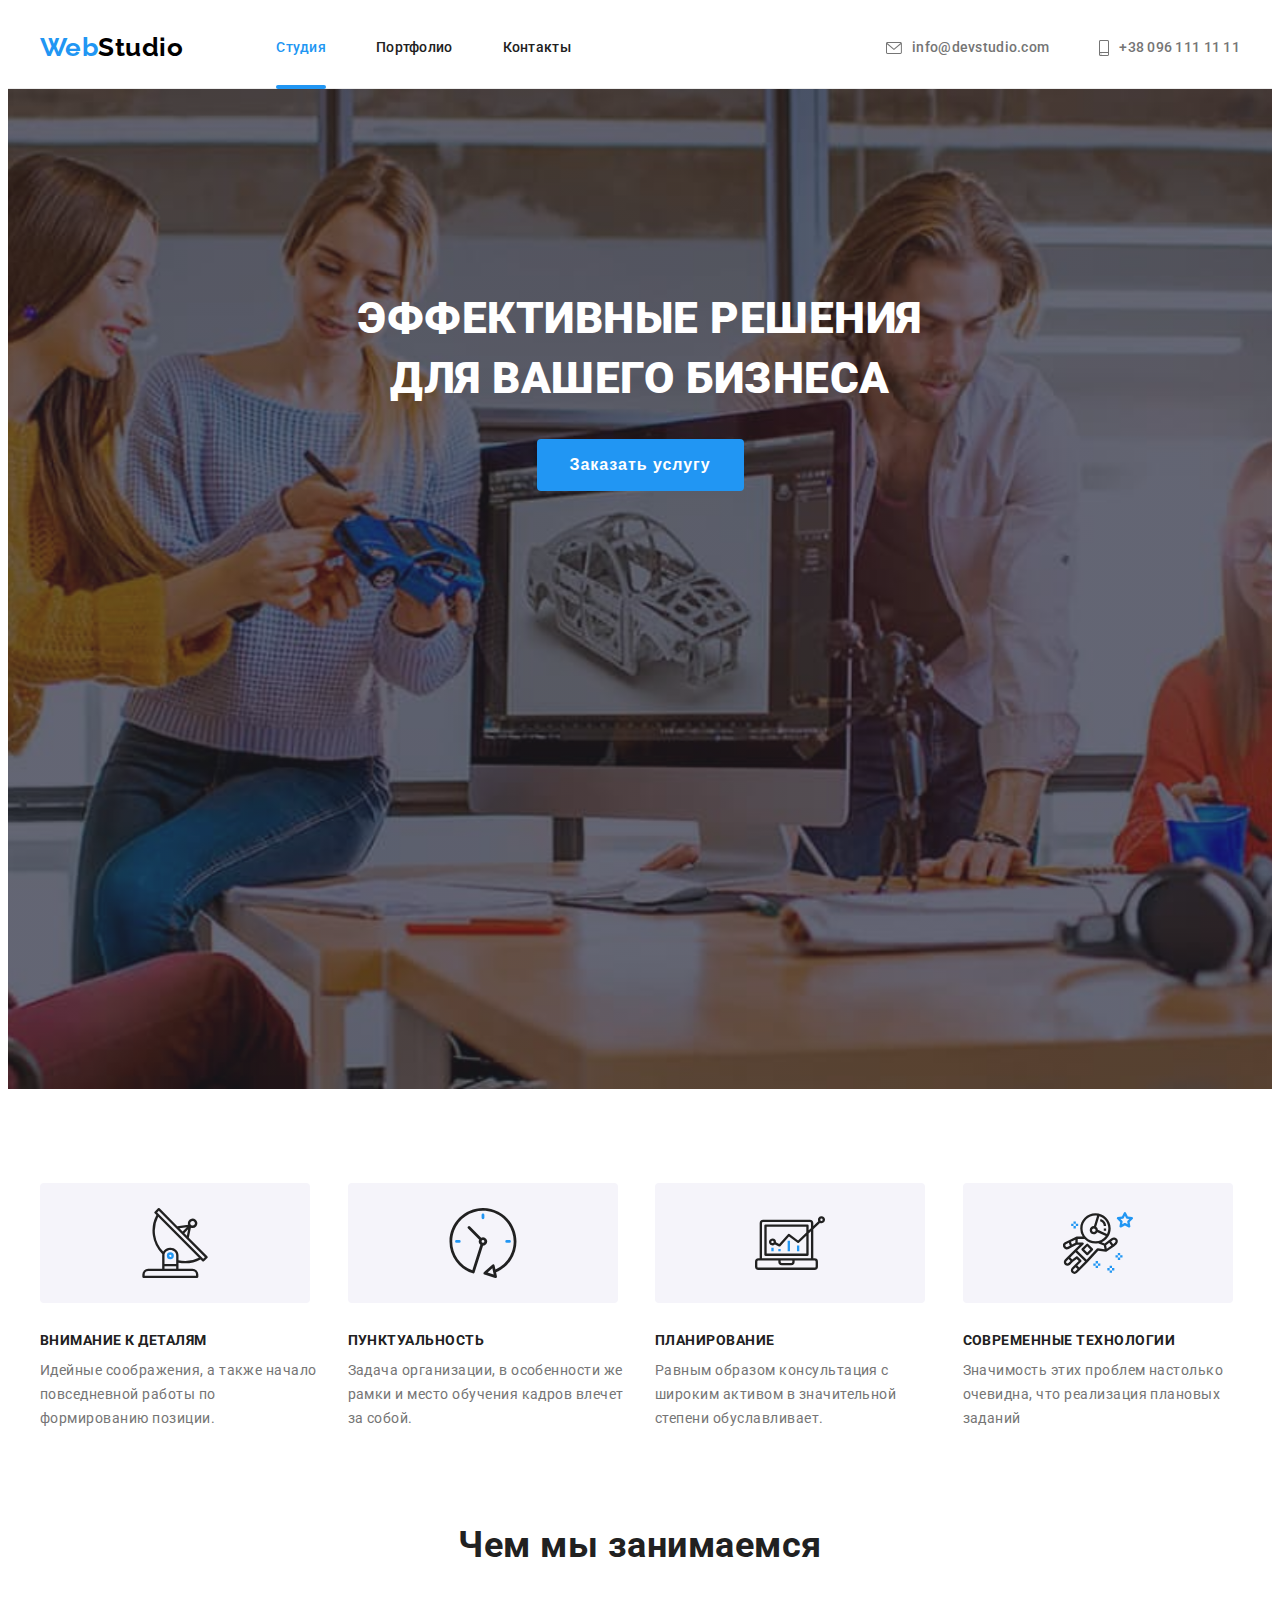
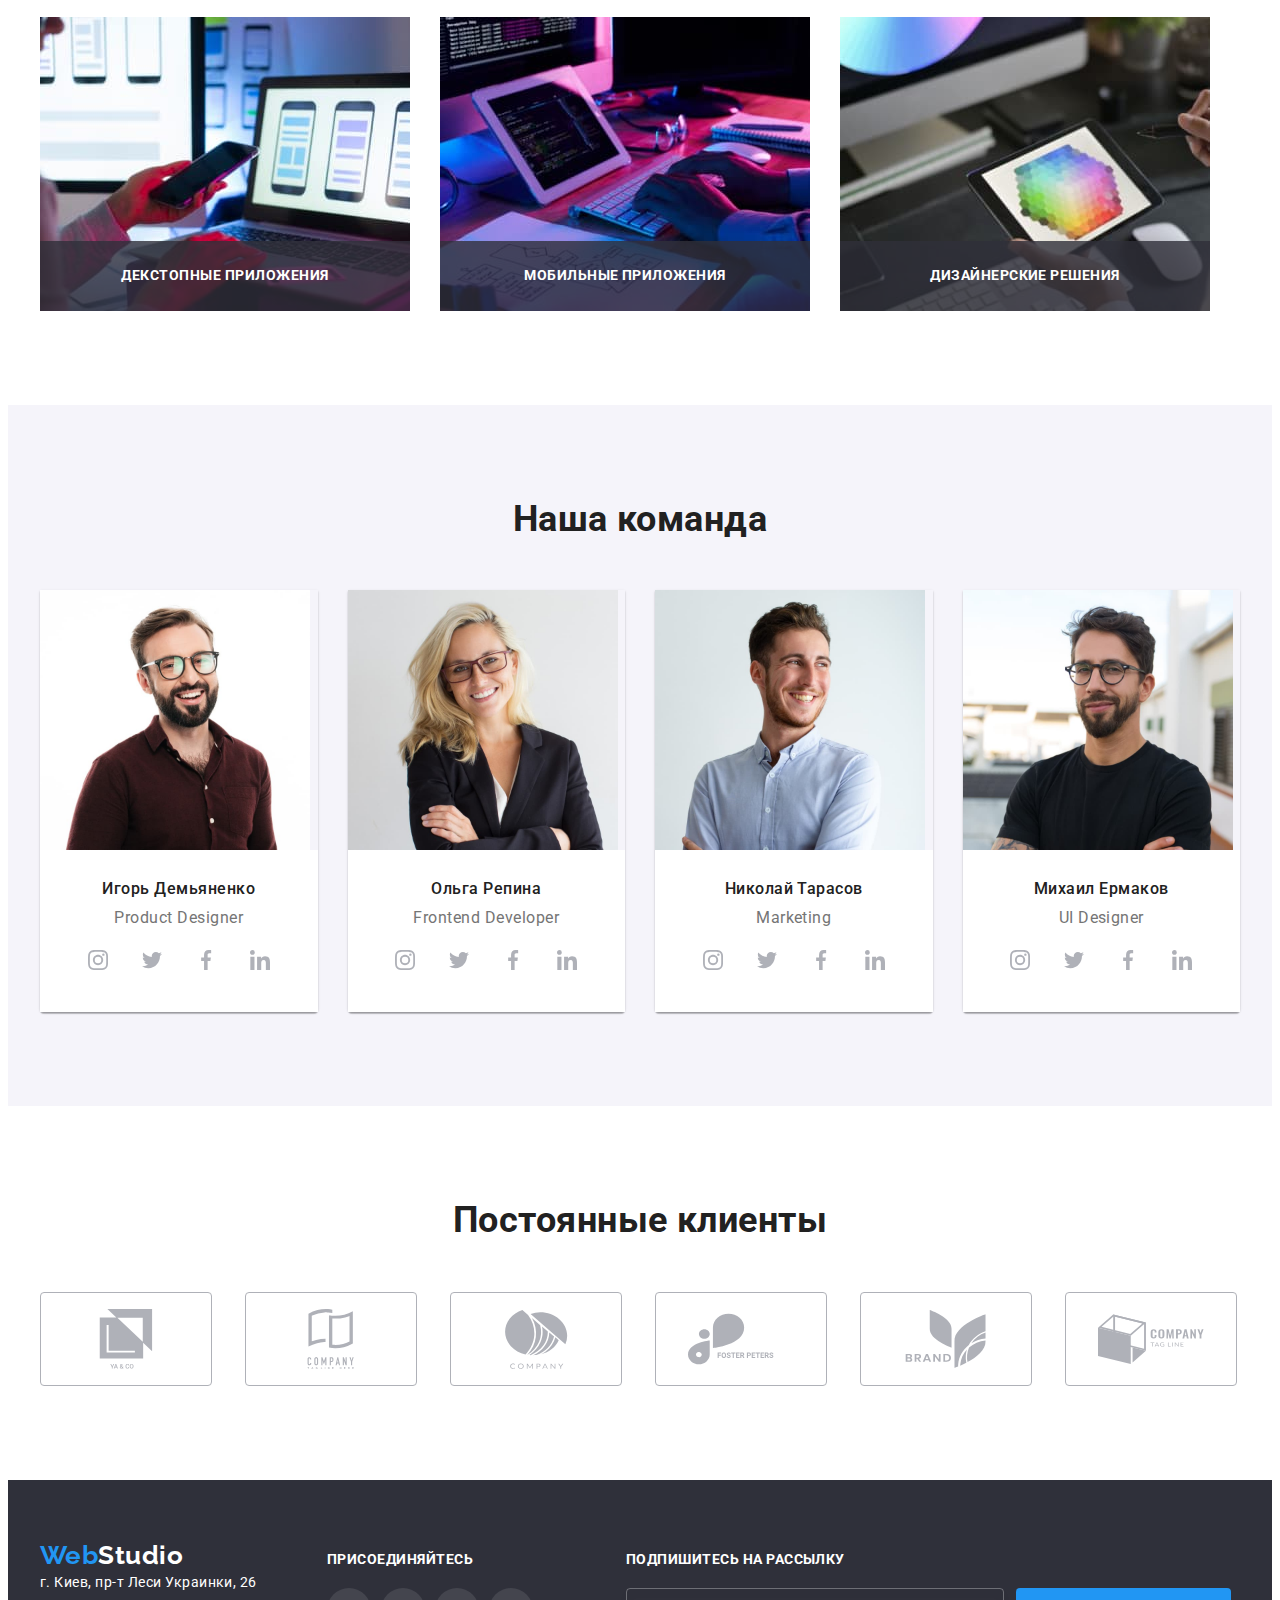
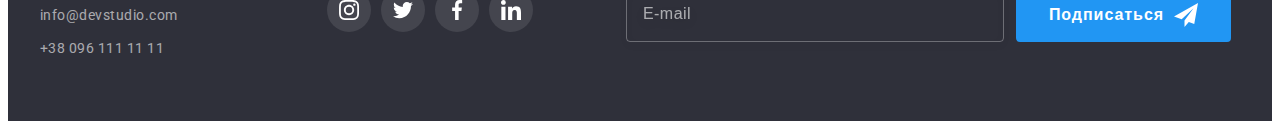
==== commit 0a097dd3: "конкатенация селекторов 2" ====
--- a/index.html
+++ b/index.html
@@ -380,7 +380,7 @@
     <!-- ========Footer======== -->
 
     <footer class="footer">
-      <div class="footer-line container">
+      <div class="footer__line container">
         <div class="">
           <a lang="en" class="footer__logo link" href="/"
             ><span class="logo-accent">Web</span>Studio</a
@@ -433,9 +433,9 @@
 
         <div class="footer__signup">
           <h3 class="page__title social__title--white">Подпишитесь на рассылку</h3>
-          <form class="form__singup" name="form-singup" autocomplete="on">
-            <label class="form__lable">
-              <input class="form__input" type="email" name="email" placeholder="E-mail" />
+          <form class="footer-form" name="form-singup" autocomplete="on">
+            <label class="footer-form__lable">
+              <input class="footer-form__input" type="email" name="email" placeholder="E-mail" />
             </label>
             <button class="button__footer button" type="submit">
               Подписаться
@@ -457,48 +457,48 @@
             <use href="./images/sprite.svg#icon-close"></use>
           </svg>
         </button>
-        <form class="modal-form">
-          <p class="modal-title">Оставьте свои данные, мы вам перезвоним</p>
-          <div class="modal-form-field">
-            <label class="modal-lable">
+        <form class="form">
+          <p class="form__title">Оставьте свои данные, мы вам перезвоним</p>
+          <div class="modal-form">
+            <label class="modal-form__lable">
               Имя
-              <input class="modal-input" type="text" name="name" placeholder=" " required />
-              <svg class="modal-input-svg" width="18px" height="18px">
+              <input class="modal-form__input" type="text" name="name" placeholder=" " required />
+              <svg class="modal-form__input--svg" width="18px" height="18px">
                 <use href="./images/sprite.svg#icon-person-modal"></use>
               </svg>
             </label>
           </div>
-          <div class="modal-form-field">
-            <label class="modal-lable">
+          <div class="modal-form">
+            <label class="modal-form__lable">
               Телефон
-              <input class="modal-input" type="number" name="tel" placeholder=" " required />
-              <svg class="modal-input-svg" width="18px" height="18px">
+              <input class="modal-form__input" type="number" name="tel" placeholder=" " required />
+              <svg class="modal-form__input--svg" width="18px" height="18px">
                 <use href="./images/sprite.svg#icon-phone-modal"></use>
               </svg>
             </label>
           </div>
-          <div class="modal-form-field">
-            <label class="modal-lable">
+          <div class="modal-form">
+            <label class="modal-form__lable">
               Почта
-              <input class="modal-input" type="email" name="email" placeholder=" " required />
-              <svg class="modal-input-svg" width="18px" height="18px">
+              <input class="modal-form__input" type="email" name="email" placeholder=" " required />
+              <svg class="modal-form__input--svg" width="18px" height="18px">
                 <use href="./images/sprite.svg#icon-email-modal"></use>
               </svg>
             </label>
           </div>
-          <div class="modal-form-field">
-            <label class="modal-lable modal-lable-textarea">
+          <div class="modal-form">
+            <label class="modal-form__lable modal-form__textarea">
               Комментарий
               <textarea
-                class="modal-comment modal-input"
+                class="modal-form__comment modal-form__input"
                 name="comment"
                 rows="5"
                 placeholder="Введите текст"
               ></textarea>
             </label>
           </div>
-          <div class="modal-form-field">
-            <label class="modal-checkbox">
+          <div class="modal-form">
+            <label class="modal-form__checkbox">
               <input
                 class="checkbox"
                 type="checkbox"
@@ -512,9 +512,9 @@
                 <use href="./images/sprite.svg#icon-vector"></use>
               </svg> -->
 
-              <span class="label-checkbox"
+              <span
                 >Соглашаюсь с рассылкой и принимаю
-                <a class="modal-link" href="">Условия договора</a></span
+                <a class="checkbox__link" href="#">Условия договора</a></span
               >
             </label>
           </div>
--- a/css/main.min.css
+++ b/css/main.min.css
@@ -1 +1 @@
-.visually-hidden{position:absolute;white-space:nowrap;width:1px;height:1px;overflow:hidden;border:0;padding:0;clip:rect(0 0 0 0);-webkit-clip-path:inset(50%);clip-path:inset(50%);margin:-1px}:root{--primary-font: "Roboto", sans-serif;--secondary-font: "Raleway", sans-serif;--primary-text-color: #757575;--title-text-color: #212121;--accent-color: #2196f3;--hero-text-color: #ffffff;--hero-background-color: #2f303a;--team-background-color: #f5f4fa;--team-border-shadow: 0px 1px 3px rgba(0, 0, 0, 0.12), 0px 1px 1px rgba(0, 0, 0, 0.14), 0px 2px 1px rgba(0, 0, 0, 0.2);--header-border-color: #ececec;--logo-footer-color: #000000;--hero-background-image-color: rgba(47, 48, 58, 0.4);--modal-button-shadow: rgba(0, 0, 0, 0.15);--modal-button-background: #188ce8;--footer-contact-color: rgba(255, 255, 255, 0.6);--footer-sosial-background-color: rgba(255, 255, 255, 0.1);--progects-card-border: #eeeeee;--clients-border-color: #afb1b8;--projects-focus-shadow: 0px 1px 1px rgba(0, 0, 0, 0.12), 0px 4px 4px rgba(0, 0, 0, 0.06), 1px 4px 6px rgba(0, 0, 0, 0.16);--btn-filter-focus-shadow: 0px 3px 1px rgba(0, 0, 0, 0.1), 0px 1px 2px rgba(0, 0, 0, 0.08), 0px 2px 2px rgba(0, 0, 0, 0.12);--backdrop-background-color: rgba(0, 0, 0, 0.2);--timing-function: cubic-bezier(0.4, 0, 0.2, 1);--services-background-color: rgba(47, 48, 58, 0.8);--footer-form-border-color: rgba(255, 255, 255, 0.3);--projects-overlay-color: rgba(33, 150, 243, 0.9);--m0dal-input-border: rgba(33, 33, 33, 0.2)}.header__logo{display:block;margin-right:93px;padding-top:24px;padding-bottom:25px;font-family:var(--secondary-font);color:var(--logo-footer-color);font-weight:700;font-size:26px;line-height:1.19;transition:color 250ms var(--timing-function)}.logo-accent{color:var(--accent-color)}.footer__logo{margin-bottom:20px;font-family:var(--secondary-font);color:var(--hero-text-color);font-weight:700;font-size:26px;line-height:1.19;transition:color 250ms var(--timing-function)}.subtitle{margin-bottom:50px;text-align:center;color:var(--title-text-color);font-weight:700;font-size:36px;line-height:1.16}.page__grid{display:flex;flex-wrap:wrap;margin-left:-30px;margin-top:-30px}.page__title{font-weight:700;font-size:14px;line-height:1.14;text-transform:uppercase}.button{display:inline-block;text-align:center;cursor:pointer;min-width:136px;padding:10px 32px;border-radius:4px;border:1px solid transparent;color:var(--hero-text-color);background-color:var(--accent-color);font-weight:700;font-size:16px;line-height:1.87;letter-spacing:.06em;transition:background-color 250ms var(--timing-function)}.button:hover,.button:focus{background-color:var(--modal-button-background);box-shadow:0px 4px 4px var(--modal-button-shadow)}.button__form{display:block;margin:0 auto}.button__footer{margin-left:12px;display:flex;align-items:center}.button__footer--svg{margin-left:10px}.social__list{display:flex;justify-content:center}.social__link{display:flex;justify-content:center;align-items:center;width:44px;height:44px;border-radius:50px;fill:var(--clients-border-color);transition:fill 250ms var(--timing-function),background-color 250ms var(--timing-function)}.social__link:hover,.social__link:focus{background-color:var(--accent-color);fill:var(--hero-text-color)}.social__item:not(:last-child){margin-right:10px}.social__item--white{color:var(--hero-text-color)}.social__link--white{fill:var(--hero-text-color);background-color:var(--footer-sosial-background-color);transition:background-color 250ms var(--timing-function)}.social__link--white:hover,.social__link--white:focus{background-color:var(--accent-color)}.backdrop{position:fixed;top:0;left:0;width:100%;height:100%;background-color:var(--backdrop-background-color);transition:opacity 250ms var(--timing-function),visibility 250ms var(--timing-function)}.backdrop.is-hidden{opacity:0;pointer-events:none;visibility:hidden}.modal{position:absolute;top:50%;left:50%;transform:translate(-50%, -50%);padding:40px;width:528px;height:581px;background-color:var(--hero-text-color)}.modal__close{position:absolute;top:8px;right:8px;display:flex;justify-content:center;align-items:center;width:30px;height:30px;cursor:pointer;border-radius:50%;border:1px solid var(--modal-button-shadow);background-color:var(--hero-text-color);transition:fill 250ms var(--timing-function)}.modal__close:hover,.modal__close:focus{fill:var(--accent-color)}.modal-title{margin-bottom:12px;font-weight:700;font-size:20px;line-height:1.15;text-align:center;letter-spacing:.03em;color:var(--title-text-color)}.modal-form-field{display:flex;flex-direction:column}.modal-lable{position:relative;display:block;margin-bottom:10px;font-size:12px;line-height:1.16;letter-spacing:.01em;color:var(--primary-text-color);transition:fill 250ms var(--timing-function)}.modal-lable:focus-within{fill:var(--accent-color)}.modal-input{margin-top:4px;padding-top:11px;padding-left:42px;padding-bottom:11px;width:448px;height:40px;border:1px solid var(--m0dal-input-border);box-sizing:border-box;border-radius:4px;transition:border 250ms var(--timing-function)}.modal-input:focus{outline:none;border:1px solid var(--accent-color)}.modal-input-svg{position:absolute;top:29px;left:12px}.modal-lable-textarea{margin-bottom:20px}.modal-comment{resize:none;padding:12px 16px;width:448px;height:120px}.modal-checkbox{display:flex;align-items:center;margin-bottom:30px;font-size:14px;line-height:1.71;letter-spacing:.03em;color:var(--primary-text-color)}.checkbox{position:absolute;overflow:hidden;width:1px;height:1px;margin:-1px;border:0;padding:0;clip:rect(0 0 0 0)}.checkbox__icon{display:inline-block;width:16px;height:15px;margin-right:8px;border:2px solid var(--title-text-color);border-radius:2px;transition:transform 250ms var(--timing-function),background-color 250ms var(--timing-function)}.checkbox:checked+.checkbox__icon{background-image:url("../images/icon-vector.svg");background-size:contain;background-origin:border-box;background-color:var(--accent-color);border-color:transparent;transform:scale(1.2);background-position:center;background-repeat:no-repeat}.checkbox:focus+.checkbox__icon{border:2px solid var(--accent-color)}.modal-link{color:var(--accent-color)}.list{list-style:none}.link{text-decoration:none}body{font-family:var(--primary-font);color:var(--primary-text-color);font-style:400;letter-spacing:.03em}h1,h2,h3,ul,p{margin:0px;padding:0px}img{display:block;max-width:100%}.section{padding-top:94px;padding-bottom:94px}.section-box{padding-bottom:94px}.container{width:1200px;padding-left:15px;padding-right:15px;margin:0 auto}.header{border-bottom:1px solid var(--header-border-color)}.header__line{display:flex;align-items:center}.header__nav{display:flex;align-items:center}.menu__list,.header-contacts__list{display:flex;font-weight:500;font-size:14px;line-height:1.14;letter-spacing:.02em;transition:color 250ms var(--timing-function)}.header-contacts__list{margin-left:auto}.menu__item:not(:last-child),.header-contacts__item:not(:last-child){margin-right:50px}.menu__link{display:block;padding-top:32px;padding-bottom:32px;color:var(--title-text-color);transition:color 250ms var(--timing-function)}.menu__link:hover,.menu__link:focus,.menu__list .current,.header-contacts__link:hover,.header-contacts__link:focus{color:var(--accent-color)}.menu__item{position:relative}.menu__item .current::after{position:absolute;left:0;bottom:0;content:"";display:block;width:100%;height:4px;background:var(--accent-color);border-radius:2px}.header-contacts__link{color:var(--primary-text-color);transition:color 250ms var(--timing-function)}.header-contacts__link{display:inline-flex;align-items:center;padding-top:32px;padding-bottom:32px}.header-contacts__svg{margin-right:10px;fill:currentColor}.hero{padding-top:200px;padding-bottom:200px;color:var(--hero-text-color);background-color:var(--hero-background-color);text-align:center;max-width:1600px;height:600px;margin-left:auto;margin-right:auto;background-repeat:no-repeat;background-position:center;background-size:cover;background-image:linear-gradient(to right, var(--hero-background-image-color), var(--hero-background-image-color)),url("../images/page1/hero.jpg")}.hero__title{margin-bottom:30px;font-weight:900;font-size:44px;line-height:1.36;text-transform:uppercase}.features__item{flex-basis:calc((100% - 120px) / 4);margin-left:30px;margin-top:30px}.features__image{display:flex;justify-content:center;align-items:center;width:270px;height:120px;margin-bottom:30px;background-color:var(--team-background-color);border-radius:4px}.features__title{margin-bottom:10px;color:var(--title-text-color)}.features__desc{font-size:14px;line-height:1.71}.services__list{display:flex}.services__item:not(:last-child){margin-right:30px}.services__card{position:relative}.services__desc{position:absolute;bottom:0;left:0;display:flex;justify-content:center;align-items:center;width:100%;height:70px;margin-bottom:0;text-align:center;color:var(--hero-text-color);background-color:var(--services-background-color)}.team{background-color:var(--team-background-color)}.team__item{flex-basis:calc(100% / 4 - 30px);margin-left:30px;margin-top:30px;box-shadow:var(--team-border-shadow);border-radius:0px 0px 4px 4px}.team-card{text-align:center;padding-top:30px;padding-bottom:30px;background-color:var(--hero-text-color)}.team-card__name{margin-bottom:10px;color:var(--title-text-color);font-weight:500;font-size:16px;line-height:1.18}.team-card__profession{font-size:16px;line-height:1.18;margin-bottom:10px}.clients__item{justify-content:center;align-items:center;flex-basis:calc((100% - 180px) / 6);margin-left:30px;margin-top:30px}.clients__link{display:inline-flex;justify-content:center;align-items:center;width:170px;height:92px;color:var(--clients-border-color);border:1px solid var(--clients-border-color);border-radius:4px;transition:color 250ms var(--timing-function),border 250ms var(--timing-function)}.clients__link:hover,.clients__link:focus{color:var(--accent-color);border:1px solid var(--accent-color)}.clients__svg{width:106px;height:60px;fill:currentColor}.footer{padding-top:60px;padding-bottom:60px;background-color:var(--hero-background-color)}.footer-address{margin-bottom:9px;color:var(--hero-text-color);font-style:normal;font-weight:400;font-size:14px;line-height:1.71}.footer-contact__link{color:var(--footer-contact-color);font-weight:400;font-size:14px;line-height:1.71;transition:color 250ms var(--timing-function)}.footer-contact__link:hover,.footer-contact__link:focus{color:var(--accent-color)}.footer-contact__item:not(:last-child){margin-bottom:9px}.footer-line{display:flex;align-items:baseline}.footer-social-contacts{width:206px;height:80px;margin-left:70px}.footer__signup{margin-left:93px}.form__singup{display:flex}.social__title--white{color:var(--hero-text-color);margin-bottom:20px}.form__lable{display:inline-block;border:1px solid var(--footer-form-border-color);filter:drop-shadow(0px 4px 4px var(--modal-button-shadow));border-radius:4px}.form__input{border:none;background-color:transparent;min-width:358px;height:50px;padding-left:16px;color:var(--footer-contact-color)}.form__input::-moz-placeholder{font-size:16px;line-height:1.25;letter-spacing:.03em;color:var(--footer-contact-color)}.form__input:-ms-input-placeholder{font-size:16px;line-height:1.25;letter-spacing:.03em;color:var(--footer-contact-color)}.form__input::placeholder{font-size:16px;line-height:1.25;letter-spacing:.03em;color:var(--footer-contact-color)}.filter-menu{display:flex;align-items:center;justify-content:center;margin-bottom:50px}.filter-menu__item:not(:last-child){margin-right:8px}.filter-menu__btn{display:inline-block;text-align:center;cursor:pointer;min-width:73px;padding:6px 22px;border-radius:4px;border:1px solid transparent;color:var(--title-text-color);font-style:normal;font-weight:500;font-size:16px;line-height:1.62;transition:color 250ms var(--timing-function),box-shadow 250ms var(--timing-function),background-color 250ms var(--timing-function)}.filter-menu__btn:hover,.filter-menu__btn:focus{color:var(--hero-text-color);background-color:var(--accent-color);box-shadow:var(--btn-filter-focus-shadow)}.filter-menu__btn.current{color:var(--hero-text-color);background-color:var(--accent-color);box-shadow:var(--btn-filter-focus-shadow)}.projects__item{flex-basis:calc((100% - 90px) / 3);margin-left:30px;margin-top:30px}.projects__link{display:block;transition:box-shadow 250ms var(--timing-function)}.projects__link:hover,.projects__link:focus{box-shadow:var(--projects-focus-shadow)}.card{padding-top:20px;padding-bottom:20px;padding-left:24px;padding-right:24px;border-right:1px solid var(--progects-card-border);border-bottom:1px solid var(--progects-card-border);border-left:1px solid var(--progects-card-border)}.card__title{margin-bottom:4px;color:var(--title-text-color);font-weight:700;font-size:18px;line-height:2;letter-spacing:.06em}.card__desc{color:var(--primary-text-color);font-size:16px;line-height:1.87}.projects-overlay{position:relative;overflow:hidden}.projects-overlay__text{position:absolute;display:block;top:100%;left:0;width:100%;height:100%;transition:transform 250ms var(--timing-function);padding-right:24px;padding-left:24px;padding-top:63px;padding-bottom:63px;background-color:var(--projects-overlay-color);color:var(--hero-text-color);font-size:18px;line-height:1.56;letter-spacing:.03em}.projects__link:hover .projects-overlay__text,.projects__link:focus .projects-overlay__text{transform:translateY(-100%)}/*# sourceMappingURL=main.min.css.map */+.visually-hidden{position:absolute;white-space:nowrap;width:1px;height:1px;overflow:hidden;border:0;padding:0;clip:rect(0 0 0 0);-webkit-clip-path:inset(50%);clip-path:inset(50%);margin:-1px}:root{--primary-font: "Roboto", sans-serif;--secondary-font: "Raleway", sans-serif;--primary-text-color: #757575;--title-text-color: #212121;--accent-color: #2196f3;--hero-text-color: #ffffff;--hero-background-color: #2f303a;--team-background-color: #f5f4fa;--team-border-shadow: 0px 1px 3px rgba(0, 0, 0, 0.12), 0px 1px 1px rgba(0, 0, 0, 0.14), 0px 2px 1px rgba(0, 0, 0, 0.2);--header-border-color: #ececec;--logo-footer-color: #000000;--hero-background-image-color: rgba(47, 48, 58, 0.4);--modal-button-shadow: rgba(0, 0, 0, 0.15);--modal-button-background: #188ce8;--footer-contact-color: rgba(255, 255, 255, 0.6);--footer-sosial-background-color: rgba(255, 255, 255, 0.1);--progects-card-border: #eeeeee;--clients-border-color: #afb1b8;--projects-focus-shadow: 0px 1px 1px rgba(0, 0, 0, 0.12), 0px 4px 4px rgba(0, 0, 0, 0.06), 1px 4px 6px rgba(0, 0, 0, 0.16);--btn-filter-focus-shadow: 0px 3px 1px rgba(0, 0, 0, 0.1), 0px 1px 2px rgba(0, 0, 0, 0.08), 0px 2px 2px rgba(0, 0, 0, 0.12);--backdrop-background-color: rgba(0, 0, 0, 0.2);--timing-function: cubic-bezier(0.4, 0, 0.2, 1);--services-background-color: rgba(47, 48, 58, 0.8);--footer-form-border-color: rgba(255, 255, 255, 0.3);--projects-overlay-color: rgba(33, 150, 243, 0.9);--m0dal-input-border: rgba(33, 33, 33, 0.2)}.header__logo{display:block;margin-right:93px;padding-top:24px;padding-bottom:25px;font-family:var(--secondary-font);color:var(--logo-footer-color);font-weight:700;font-size:26px;line-height:1.19;transition:color 250ms var(--timing-function)}.logo-accent{color:var(--accent-color)}.footer__logo{margin-bottom:20px;font-family:var(--secondary-font);color:var(--hero-text-color);font-weight:700;font-size:26px;line-height:1.19;transition:color 250ms var(--timing-function)}.subtitle{margin-bottom:50px;text-align:center;color:var(--title-text-color);font-weight:700;font-size:36px;line-height:1.16}.page__grid{display:flex;flex-wrap:wrap;margin-left:-30px;margin-top:-30px}.page__title{font-weight:700;font-size:14px;line-height:1.14;text-transform:uppercase}.button{display:inline-block;text-align:center;cursor:pointer;min-width:136px;padding:10px 32px;border-radius:4px;border:1px solid transparent;color:var(--hero-text-color);background-color:var(--accent-color);font-weight:700;font-size:16px;line-height:1.87;letter-spacing:.06em;transition:background-color 250ms var(--timing-function)}.button:hover,.button:focus{background-color:var(--modal-button-background);box-shadow:0px 4px 4px var(--modal-button-shadow)}.button__form{display:block;margin:0 auto}.button__footer{margin-left:12px;display:flex;align-items:center}.button__footer--svg{margin-left:10px}.social__list{display:flex;justify-content:center}.social__link{display:flex;justify-content:center;align-items:center;width:44px;height:44px;border-radius:50px;fill:var(--clients-border-color);transition:fill 250ms var(--timing-function),background-color 250ms var(--timing-function)}.social__link:hover,.social__link:focus{background-color:var(--accent-color);fill:var(--hero-text-color)}.social__item:not(:last-child){margin-right:10px}.social__item--white{color:var(--hero-text-color)}.social__link--white{fill:var(--hero-text-color);background-color:var(--footer-sosial-background-color);transition:background-color 250ms var(--timing-function)}.social__link--white:hover,.social__link--white:focus{background-color:var(--accent-color)}.backdrop{position:fixed;top:0;left:0;width:100%;height:100%;background-color:var(--backdrop-background-color);transition:opacity 250ms var(--timing-function),visibility 250ms var(--timing-function)}.backdrop.is-hidden{opacity:0;pointer-events:none;visibility:hidden}.modal{position:absolute;top:50%;left:50%;transform:translate(-50%, -50%);padding:40px;width:528px;height:581px;background-color:var(--hero-text-color)}.modal__close{position:absolute;top:8px;right:8px;display:flex;justify-content:center;align-items:center;width:30px;height:30px;cursor:pointer;border-radius:50%;border:1px solid var(--modal-button-shadow);background-color:var(--hero-text-color);transition:fill 250ms var(--timing-function)}.modal__close:hover,.modal__close:focus{fill:var(--accent-color)}.form__title{margin-bottom:12px;font-weight:700;font-size:20px;line-height:1.15;text-align:center;letter-spacing:.03em;color:var(--title-text-color)}.modal-form{display:flex;flex-direction:column}.modal-form__lable{position:relative;display:block;margin-bottom:10px;font-size:12px;line-height:1.16;letter-spacing:.01em;color:var(--primary-text-color);transition:fill 250ms var(--timing-function)}.modal-form__lable:focus-within{fill:var(--accent-color)}.modal-form__input{margin-top:4px;padding-top:11px;padding-left:42px;padding-bottom:11px;width:448px;height:40px;border:1px solid var(--m0dal-input-border);box-sizing:border-box;border-radius:4px;transition:border 250ms var(--timing-function)}.modal-form__input:focus{outline:none;border:1px solid var(--accent-color)}.modal-form__input--svg{position:absolute;top:29px;left:12px}.modal-form__textarea{margin-bottom:20px}.modal-form__comment{resize:none;padding:12px 16px;width:448px;height:120px}.modal-form__checkbox{display:flex;align-items:center;margin-bottom:30px;font-size:14px;line-height:1.71;letter-spacing:.03em;color:var(--primary-text-color)}.checkbox{position:absolute;overflow:hidden;width:1px;height:1px;margin:-1px;border:0;padding:0;clip:rect(0 0 0 0)}.checkbox__icon{display:inline-block;width:16px;height:15px;margin-right:8px;border:2px solid var(--title-text-color);border-radius:2px;transition:transform 250ms var(--timing-function),background-color 250ms var(--timing-function)}.checkbox:checked+.checkbox__icon{background-image:url("../images/icon-vector.svg");background-size:contain;background-origin:border-box;background-color:var(--accent-color);border-color:transparent;transform:scale(1.2);background-position:center;background-repeat:no-repeat}.checkbox:focus+.checkbox__icon{border:2px solid var(--accent-color)}.checkbox__link{color:var(--accent-color)}.list{list-style:none}.link{text-decoration:none}body{font-family:var(--primary-font);color:var(--primary-text-color);font-style:400;letter-spacing:.03em}h1,h2,h3,ul,p{margin:0px;padding:0px}img{display:block;max-width:100%}.section{padding-top:94px;padding-bottom:94px}.section-box{padding-bottom:94px}.container{width:1200px;padding-left:15px;padding-right:15px;margin:0 auto}.header{border-bottom:1px solid var(--header-border-color)}.header__line{display:flex;align-items:center}.header__nav{display:flex;align-items:center}.menu__list,.header-contacts__list{display:flex;font-weight:500;font-size:14px;line-height:1.14;letter-spacing:.02em;transition:color 250ms var(--timing-function)}.header-contacts__list{margin-left:auto}.menu__link{display:block;padding-top:32px;padding-bottom:32px;color:var(--title-text-color);transition:color 250ms var(--timing-function)}.menu__link:hover,.menu__link:focus,.menu__list .current,.header-contacts__link:hover,.header-contacts__link:focus{color:var(--accent-color)}.menu__item{position:relative}.menu__item .current::after{position:absolute;left:0;bottom:-1px;content:"";display:block;width:100%;height:4px;background:var(--accent-color);border-radius:2px}.menu__item:not(:last-child),.header-contacts__item:not(:last-child){margin-right:50px}.header-contacts__link{display:inline-flex;align-items:center;padding-top:32px;padding-bottom:32px;color:var(--primary-text-color);transition:color 250ms var(--timing-function)}.header-contacts__svg{margin-right:10px;fill:currentColor}.hero{padding-top:200px;padding-bottom:200px;color:var(--hero-text-color);background-color:var(--hero-background-color);text-align:center;max-width:1600px;height:600px;margin-left:auto;margin-right:auto;background-repeat:no-repeat;background-position:center;background-size:cover;background-image:linear-gradient(to right, var(--hero-background-image-color), var(--hero-background-image-color)),url("../images/page1/hero.jpg")}.hero__title{margin-bottom:30px;font-weight:900;font-size:44px;line-height:1.36;text-transform:uppercase}.features__item{flex-basis:calc((100% - 120px) / 4);margin-left:30px;margin-top:30px}.features__image{display:flex;justify-content:center;align-items:center;width:270px;height:120px;margin-bottom:30px;background-color:var(--team-background-color);border-radius:4px}.features__title{margin-bottom:10px;color:var(--title-text-color)}.features__desc{font-size:14px;line-height:1.71}.services__list{display:flex}.services__item:not(:last-child){margin-right:30px}.services__card{position:relative}.services__desc{position:absolute;bottom:0;left:0;display:flex;justify-content:center;align-items:center;width:100%;height:70px;margin-bottom:0;text-align:center;color:var(--hero-text-color);background-color:var(--services-background-color)}.team{background-color:var(--team-background-color)}.team__item{flex-basis:calc(100% / 4 - 30px);margin-left:30px;margin-top:30px;box-shadow:var(--team-border-shadow);border-radius:0px 0px 4px 4px}.team-card{text-align:center;padding-top:30px;padding-bottom:30px;background-color:var(--hero-text-color)}.team-card__name{margin-bottom:10px;color:var(--title-text-color);font-weight:500;font-size:16px;line-height:1.18}.team-card__profession{font-size:16px;line-height:1.18;margin-bottom:10px}.clients__item{justify-content:center;align-items:center;flex-basis:calc((100% - 180px) / 6);margin-left:30px;margin-top:30px}.clients__link{display:inline-flex;justify-content:center;align-items:center;width:170px;height:92px;color:var(--clients-border-color);border:1px solid var(--clients-border-color);border-radius:4px;transition:color 250ms var(--timing-function),border 250ms var(--timing-function)}.clients__link:hover,.clients__link:focus{color:var(--accent-color);border:1px solid var(--accent-color)}.clients__svg{width:106px;height:60px;fill:currentColor}.footer{padding-top:60px;padding-bottom:60px;background-color:var(--hero-background-color)}.footer__line{display:flex;align-items:baseline}.footer-address{margin-bottom:9px;color:var(--hero-text-color);font-style:normal;font-weight:400;font-size:14px;line-height:1.71}.footer-contact__link{color:var(--footer-contact-color);font-weight:400;font-size:14px;line-height:1.71;transition:color 250ms var(--timing-function)}.footer-contact__link:hover,.footer-contact__link:focus{color:var(--accent-color)}.footer-contact__item:not(:last-child){margin-bottom:9px}.footer-social-contacts{width:206px;height:80px;margin-left:70px}.footer__signup{margin-left:93px}.footer-form{display:flex}.footer-form__lable{display:inline-block;border:1px solid var(--footer-form-border-color);filter:drop-shadow(0px 4px 4px var(--modal-button-shadow));border-radius:4px}.footer-form__input{border:none;background-color:transparent;min-width:358px;height:50px;padding-left:16px;color:var(--footer-contact-color)}.footer-form__input::-moz-placeholder{font-size:16px;line-height:1.25;letter-spacing:.03em;color:var(--footer-contact-color)}.footer-form__input:-ms-input-placeholder{font-size:16px;line-height:1.25;letter-spacing:.03em;color:var(--footer-contact-color)}.footer-form__input::placeholder{font-size:16px;line-height:1.25;letter-spacing:.03em;color:var(--footer-contact-color)}.social__title--white{color:var(--hero-text-color);margin-bottom:20px}.filter-menu{display:flex;align-items:center;justify-content:center;margin-bottom:50px}.filter-menu__item:not(:last-child){margin-right:8px}.filter-menu__btn{display:inline-block;text-align:center;cursor:pointer;min-width:73px;padding:6px 22px;border-radius:4px;border:1px solid transparent;color:var(--title-text-color);font-style:normal;font-weight:500;font-size:16px;line-height:1.62;transition:color 250ms var(--timing-function),box-shadow 250ms var(--timing-function),background-color 250ms var(--timing-function)}.filter-menu__btn:hover,.filter-menu__btn:focus{color:var(--hero-text-color);background-color:var(--accent-color);box-shadow:var(--btn-filter-focus-shadow)}.filter-menu__btn.current{color:var(--hero-text-color);background-color:var(--accent-color);box-shadow:var(--btn-filter-focus-shadow)}.projects__item{flex-basis:calc((100% - 90px) / 3);margin-left:30px;margin-top:30px}.projects__link{display:block;transition:box-shadow 250ms var(--timing-function)}.projects__link:hover,.projects__link:focus{box-shadow:var(--projects-focus-shadow)}.projects__link:hover .projects-overlay__text,.projects__link:focus .projects-overlay__text{transform:translateY(-100%)}.card{padding-top:20px;padding-bottom:20px;padding-left:24px;padding-right:24px;border-right:1px solid var(--progects-card-border);border-bottom:1px solid var(--progects-card-border);border-left:1px solid var(--progects-card-border)}.card__title{margin-bottom:4px;color:var(--title-text-color);font-weight:700;font-size:18px;line-height:2;letter-spacing:.06em}.card__desc{color:var(--primary-text-color);font-size:16px;line-height:1.87}.projects-overlay{position:relative;overflow:hidden}.projects-overlay__text{position:absolute;display:block;top:100%;left:0;width:100%;height:100%;transition:transform 250ms var(--timing-function);padding-right:24px;padding-left:24px;padding-top:63px;padding-bottom:63px;background-color:var(--projects-overlay-color);color:var(--hero-text-color);font-size:18px;line-height:1.56;letter-spacing:.03em}/*# sourceMappingURL=main.min.css.map */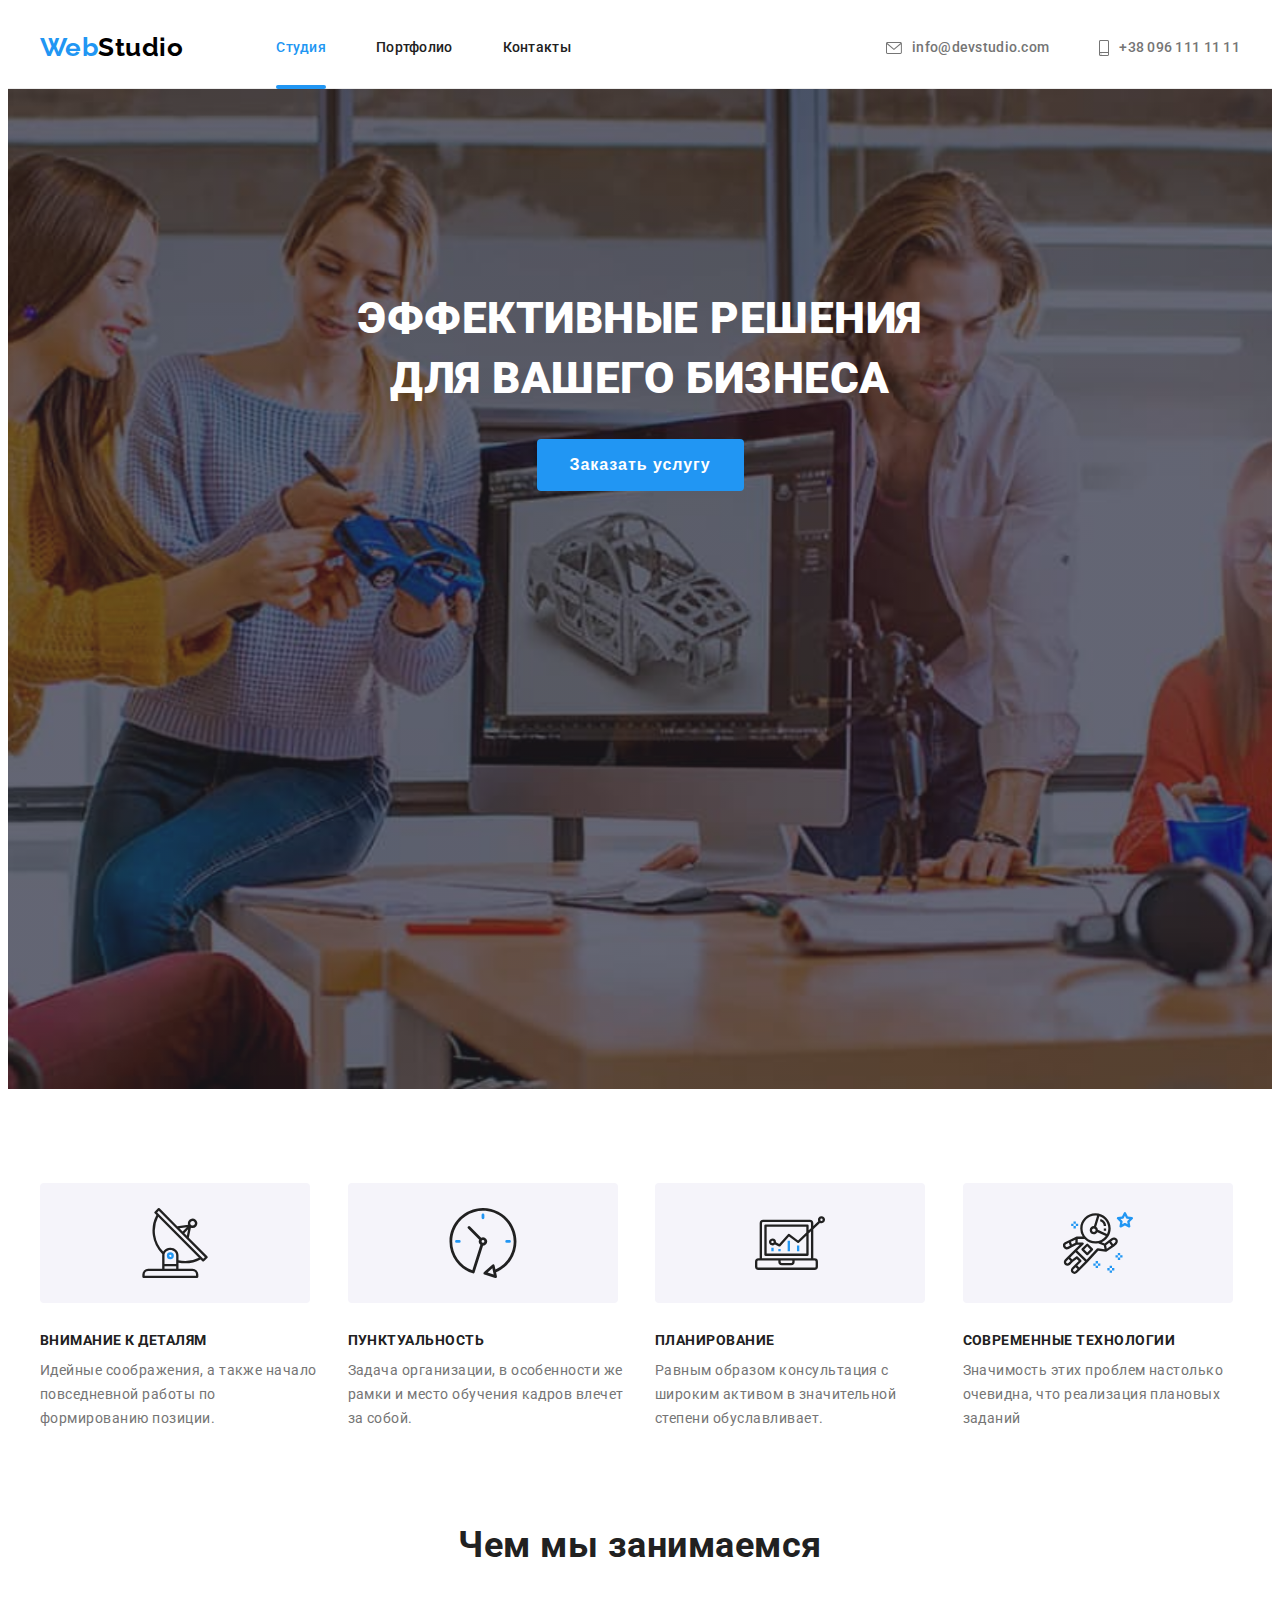
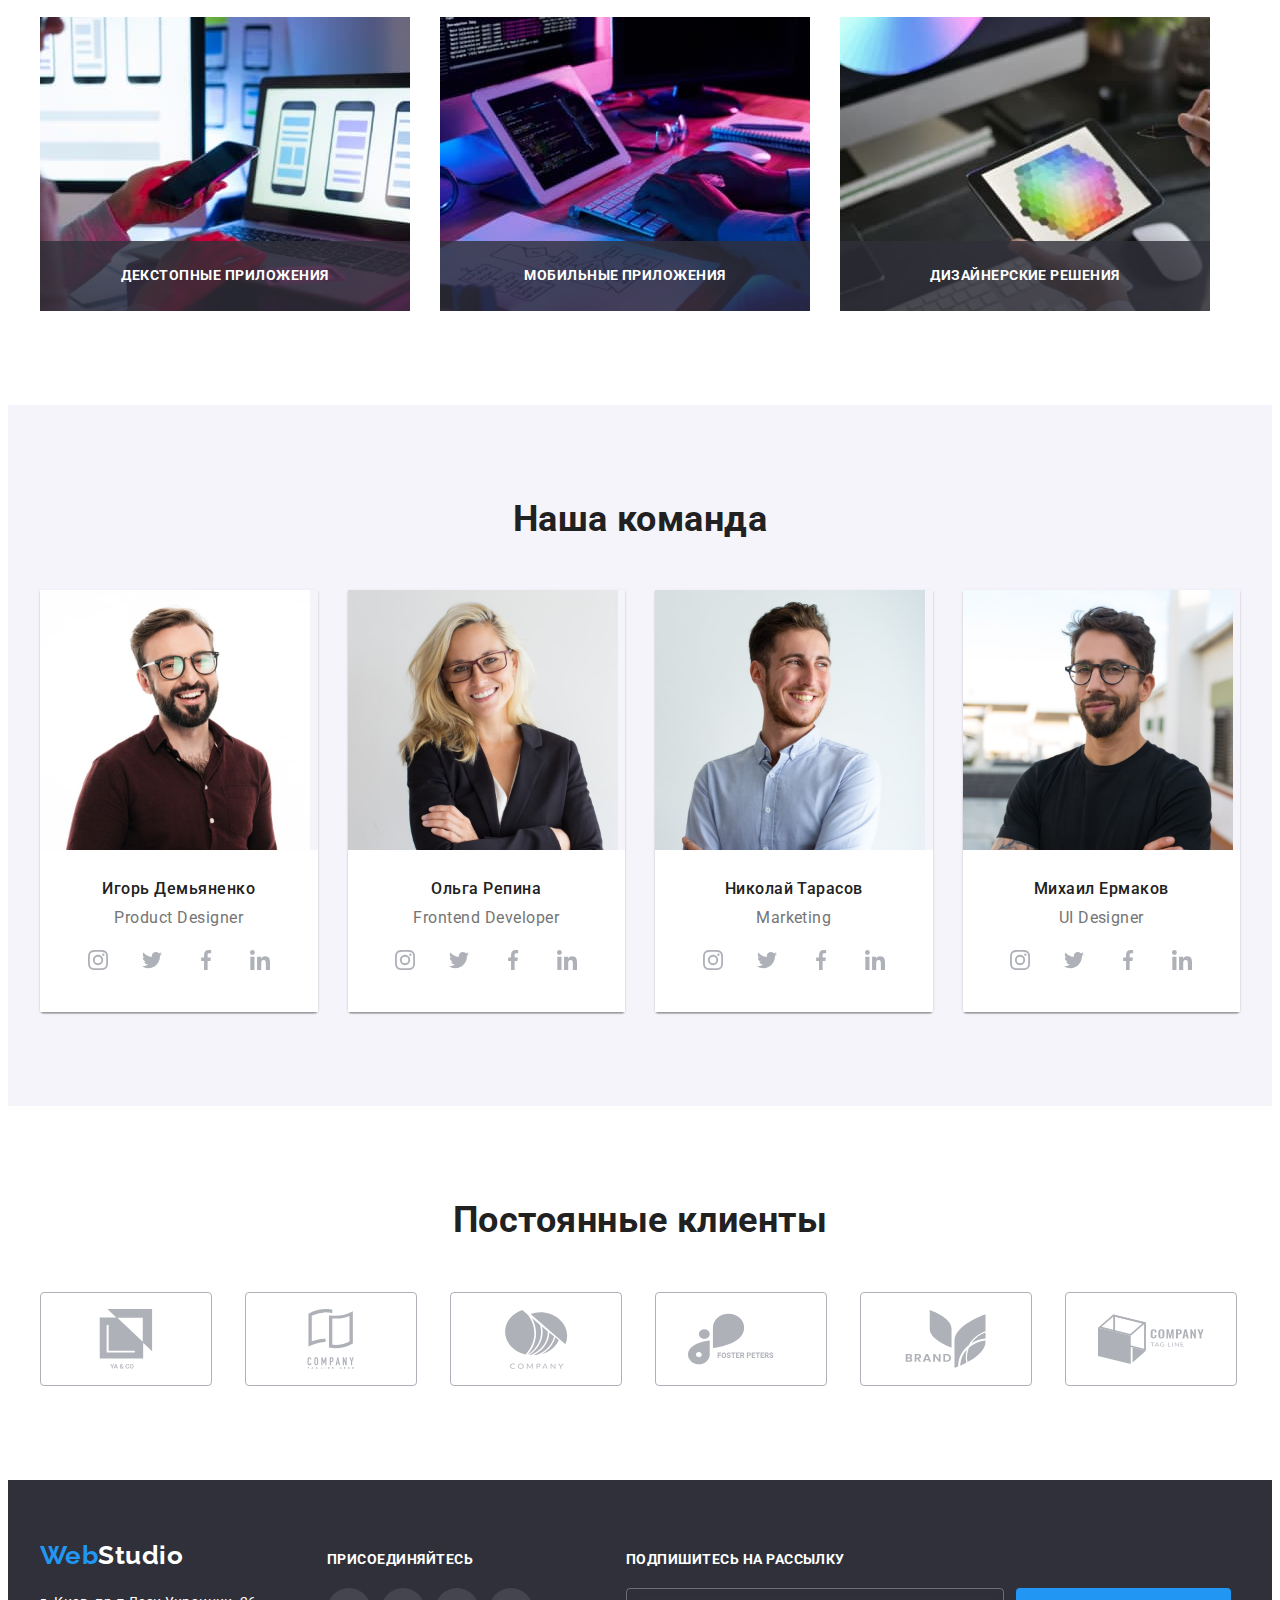
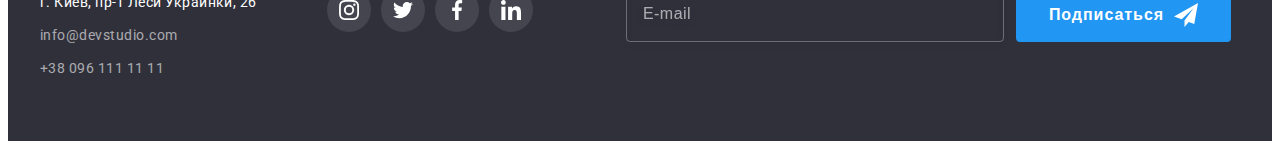
==== commit f98c68af: "добавляет директиву @extend в logo" ====
--- a/index.html
+++ b/index.html
@@ -25,8 +25,8 @@
     <header class="header">
       <div class="header__line container">
         <nav class="header__nav">
-          <a lang="en" class="header__logo link" href="./"
-            ><span class="logo-accent">Web</span>Studio</a
+          <a lang="en" class="logo__header link" href="./"
+            ><span class="logo__accent">Web</span>Studio</a
           >
           <ul class="menu__list list">
             <li class="menu__item">
@@ -382,8 +382,8 @@
     <footer class="footer">
       <div class="footer__line container">
         <div class="">
-          <a lang="en" class="footer__logo link" href="/"
-            ><span class="logo-accent">Web</span>Studio</a
+          <a lang="en" class="logo__footer link" href="/"
+            ><span class="logo__accent">Web</span>Studio</a
           >
           <address class="footer-address list">г. Киев, пр-т Леси Украинки, 26</address>
           <ul class="footer-contact__list list">
--- a/css/main.min.css
+++ b/css/main.min.css
@@ -1 +1 @@
-.visually-hidden{position:absolute;white-space:nowrap;width:1px;height:1px;overflow:hidden;border:0;padding:0;clip:rect(0 0 0 0);-webkit-clip-path:inset(50%);clip-path:inset(50%);margin:-1px}:root{--primary-font: "Roboto", sans-serif;--secondary-font: "Raleway", sans-serif;--primary-text-color: #757575;--title-text-color: #212121;--accent-color: #2196f3;--hero-text-color: #ffffff;--hero-background-color: #2f303a;--team-background-color: #f5f4fa;--team-border-shadow: 0px 1px 3px rgba(0, 0, 0, 0.12), 0px 1px 1px rgba(0, 0, 0, 0.14), 0px 2px 1px rgba(0, 0, 0, 0.2);--header-border-color: #ececec;--logo-footer-color: #000000;--hero-background-image-color: rgba(47, 48, 58, 0.4);--modal-button-shadow: rgba(0, 0, 0, 0.15);--modal-button-background: #188ce8;--footer-contact-color: rgba(255, 255, 255, 0.6);--footer-sosial-background-color: rgba(255, 255, 255, 0.1);--progects-card-border: #eeeeee;--clients-border-color: #afb1b8;--projects-focus-shadow: 0px 1px 1px rgba(0, 0, 0, 0.12), 0px 4px 4px rgba(0, 0, 0, 0.06), 1px 4px 6px rgba(0, 0, 0, 0.16);--btn-filter-focus-shadow: 0px 3px 1px rgba(0, 0, 0, 0.1), 0px 1px 2px rgba(0, 0, 0, 0.08), 0px 2px 2px rgba(0, 0, 0, 0.12);--backdrop-background-color: rgba(0, 0, 0, 0.2);--timing-function: cubic-bezier(0.4, 0, 0.2, 1);--services-background-color: rgba(47, 48, 58, 0.8);--footer-form-border-color: rgba(255, 255, 255, 0.3);--projects-overlay-color: rgba(33, 150, 243, 0.9);--m0dal-input-border: rgba(33, 33, 33, 0.2)}.header__logo{display:block;margin-right:93px;padding-top:24px;padding-bottom:25px;font-family:var(--secondary-font);color:var(--logo-footer-color);font-weight:700;font-size:26px;line-height:1.19;transition:color 250ms var(--timing-function)}.logo-accent{color:var(--accent-color)}.footer__logo{margin-bottom:20px;font-family:var(--secondary-font);color:var(--hero-text-color);font-weight:700;font-size:26px;line-height:1.19;transition:color 250ms var(--timing-function)}.subtitle{margin-bottom:50px;text-align:center;color:var(--title-text-color);font-weight:700;font-size:36px;line-height:1.16}.page__grid{display:flex;flex-wrap:wrap;margin-left:-30px;margin-top:-30px}.page__title{font-weight:700;font-size:14px;line-height:1.14;text-transform:uppercase}.button{display:inline-block;text-align:center;cursor:pointer;min-width:136px;padding:10px 32px;border-radius:4px;border:1px solid transparent;color:var(--hero-text-color);background-color:var(--accent-color);font-weight:700;font-size:16px;line-height:1.87;letter-spacing:.06em;transition:background-color 250ms var(--timing-function)}.button:hover,.button:focus{background-color:var(--modal-button-background);box-shadow:0px 4px 4px var(--modal-button-shadow)}.button__form{display:block;margin:0 auto}.button__footer{margin-left:12px;display:flex;align-items:center}.button__footer--svg{margin-left:10px}.social__list{display:flex;justify-content:center}.social__link{display:flex;justify-content:center;align-items:center;width:44px;height:44px;border-radius:50px;fill:var(--clients-border-color);transition:fill 250ms var(--timing-function),background-color 250ms var(--timing-function)}.social__link:hover,.social__link:focus{background-color:var(--accent-color);fill:var(--hero-text-color)}.social__item:not(:last-child){margin-right:10px}.social__item--white{color:var(--hero-text-color)}.social__link--white{fill:var(--hero-text-color);background-color:var(--footer-sosial-background-color);transition:background-color 250ms var(--timing-function)}.social__link--white:hover,.social__link--white:focus{background-color:var(--accent-color)}.backdrop{position:fixed;top:0;left:0;width:100%;height:100%;background-color:var(--backdrop-background-color);transition:opacity 250ms var(--timing-function),visibility 250ms var(--timing-function)}.backdrop.is-hidden{opacity:0;pointer-events:none;visibility:hidden}.modal{position:absolute;top:50%;left:50%;transform:translate(-50%, -50%);padding:40px;width:528px;height:581px;background-color:var(--hero-text-color)}.modal__close{position:absolute;top:8px;right:8px;display:flex;justify-content:center;align-items:center;width:30px;height:30px;cursor:pointer;border-radius:50%;border:1px solid var(--modal-button-shadow);background-color:var(--hero-text-color);transition:fill 250ms var(--timing-function)}.modal__close:hover,.modal__close:focus{fill:var(--accent-color)}.form__title{margin-bottom:12px;font-weight:700;font-size:20px;line-height:1.15;text-align:center;letter-spacing:.03em;color:var(--title-text-color)}.modal-form{display:flex;flex-direction:column}.modal-form__lable{position:relative;display:block;margin-bottom:10px;font-size:12px;line-height:1.16;letter-spacing:.01em;color:var(--primary-text-color);transition:fill 250ms var(--timing-function)}.modal-form__lable:focus-within{fill:var(--accent-color)}.modal-form__input{margin-top:4px;padding-top:11px;padding-left:42px;padding-bottom:11px;width:448px;height:40px;border:1px solid var(--m0dal-input-border);box-sizing:border-box;border-radius:4px;transition:border 250ms var(--timing-function)}.modal-form__input:focus{outline:none;border:1px solid var(--accent-color)}.modal-form__input--svg{position:absolute;top:29px;left:12px}.modal-form__textarea{margin-bottom:20px}.modal-form__comment{resize:none;padding:12px 16px;width:448px;height:120px}.modal-form__checkbox{display:flex;align-items:center;margin-bottom:30px;font-size:14px;line-height:1.71;letter-spacing:.03em;color:var(--primary-text-color)}.checkbox{position:absolute;overflow:hidden;width:1px;height:1px;margin:-1px;border:0;padding:0;clip:rect(0 0 0 0)}.checkbox__icon{display:inline-block;width:16px;height:15px;margin-right:8px;border:2px solid var(--title-text-color);border-radius:2px;transition:transform 250ms var(--timing-function),background-color 250ms var(--timing-function)}.checkbox:checked+.checkbox__icon{background-image:url("../images/icon-vector.svg");background-size:contain;background-origin:border-box;background-color:var(--accent-color);border-color:transparent;transform:scale(1.2);background-position:center;background-repeat:no-repeat}.checkbox:focus+.checkbox__icon{border:2px solid var(--accent-color)}.checkbox__link{color:var(--accent-color)}.list{list-style:none}.link{text-decoration:none}body{font-family:var(--primary-font);color:var(--primary-text-color);font-style:400;letter-spacing:.03em}h1,h2,h3,ul,p{margin:0px;padding:0px}img{display:block;max-width:100%}.section{padding-top:94px;padding-bottom:94px}.section-box{padding-bottom:94px}.container{width:1200px;padding-left:15px;padding-right:15px;margin:0 auto}.header{border-bottom:1px solid var(--header-border-color)}.header__line{display:flex;align-items:center}.header__nav{display:flex;align-items:center}.menu__list,.header-contacts__list{display:flex;font-weight:500;font-size:14px;line-height:1.14;letter-spacing:.02em;transition:color 250ms var(--timing-function)}.header-contacts__list{margin-left:auto}.menu__link{display:block;padding-top:32px;padding-bottom:32px;color:var(--title-text-color);transition:color 250ms var(--timing-function)}.menu__link:hover,.menu__link:focus,.menu__list .current,.header-contacts__link:hover,.header-contacts__link:focus{color:var(--accent-color)}.menu__item{position:relative}.menu__item .current::after{position:absolute;left:0;bottom:-1px;content:"";display:block;width:100%;height:4px;background:var(--accent-color);border-radius:2px}.menu__item:not(:last-child),.header-contacts__item:not(:last-child){margin-right:50px}.header-contacts__link{display:inline-flex;align-items:center;padding-top:32px;padding-bottom:32px;color:var(--primary-text-color);transition:color 250ms var(--timing-function)}.header-contacts__svg{margin-right:10px;fill:currentColor}.hero{padding-top:200px;padding-bottom:200px;color:var(--hero-text-color);background-color:var(--hero-background-color);text-align:center;max-width:1600px;height:600px;margin-left:auto;margin-right:auto;background-repeat:no-repeat;background-position:center;background-size:cover;background-image:linear-gradient(to right, var(--hero-background-image-color), var(--hero-background-image-color)),url("../images/page1/hero.jpg")}.hero__title{margin-bottom:30px;font-weight:900;font-size:44px;line-height:1.36;text-transform:uppercase}.features__item{flex-basis:calc((100% - 120px) / 4);margin-left:30px;margin-top:30px}.features__image{display:flex;justify-content:center;align-items:center;width:270px;height:120px;margin-bottom:30px;background-color:var(--team-background-color);border-radius:4px}.features__title{margin-bottom:10px;color:var(--title-text-color)}.features__desc{font-size:14px;line-height:1.71}.services__list{display:flex}.services__item:not(:last-child){margin-right:30px}.services__card{position:relative}.services__desc{position:absolute;bottom:0;left:0;display:flex;justify-content:center;align-items:center;width:100%;height:70px;margin-bottom:0;text-align:center;color:var(--hero-text-color);background-color:var(--services-background-color)}.team{background-color:var(--team-background-color)}.team__item{flex-basis:calc(100% / 4 - 30px);margin-left:30px;margin-top:30px;box-shadow:var(--team-border-shadow);border-radius:0px 0px 4px 4px}.team-card{text-align:center;padding-top:30px;padding-bottom:30px;background-color:var(--hero-text-color)}.team-card__name{margin-bottom:10px;color:var(--title-text-color);font-weight:500;font-size:16px;line-height:1.18}.team-card__profession{font-size:16px;line-height:1.18;margin-bottom:10px}.clients__item{justify-content:center;align-items:center;flex-basis:calc((100% - 180px) / 6);margin-left:30px;margin-top:30px}.clients__link{display:inline-flex;justify-content:center;align-items:center;width:170px;height:92px;color:var(--clients-border-color);border:1px solid var(--clients-border-color);border-radius:4px;transition:color 250ms var(--timing-function),border 250ms var(--timing-function)}.clients__link:hover,.clients__link:focus{color:var(--accent-color);border:1px solid var(--accent-color)}.clients__svg{width:106px;height:60px;fill:currentColor}.footer{padding-top:60px;padding-bottom:60px;background-color:var(--hero-background-color)}.footer__line{display:flex;align-items:baseline}.footer-address{margin-bottom:9px;color:var(--hero-text-color);font-style:normal;font-weight:400;font-size:14px;line-height:1.71}.footer-contact__link{color:var(--footer-contact-color);font-weight:400;font-size:14px;line-height:1.71;transition:color 250ms var(--timing-function)}.footer-contact__link:hover,.footer-contact__link:focus{color:var(--accent-color)}.footer-contact__item:not(:last-child){margin-bottom:9px}.footer-social-contacts{width:206px;height:80px;margin-left:70px}.footer__signup{margin-left:93px}.footer-form{display:flex}.footer-form__lable{display:inline-block;border:1px solid var(--footer-form-border-color);filter:drop-shadow(0px 4px 4px var(--modal-button-shadow));border-radius:4px}.footer-form__input{border:none;background-color:transparent;min-width:358px;height:50px;padding-left:16px;color:var(--footer-contact-color)}.footer-form__input::-moz-placeholder{font-size:16px;line-height:1.25;letter-spacing:.03em;color:var(--footer-contact-color)}.footer-form__input:-ms-input-placeholder{font-size:16px;line-height:1.25;letter-spacing:.03em;color:var(--footer-contact-color)}.footer-form__input::placeholder{font-size:16px;line-height:1.25;letter-spacing:.03em;color:var(--footer-contact-color)}.social__title--white{color:var(--hero-text-color);margin-bottom:20px}.filter-menu{display:flex;align-items:center;justify-content:center;margin-bottom:50px}.filter-menu__item:not(:last-child){margin-right:8px}.filter-menu__btn{display:inline-block;text-align:center;cursor:pointer;min-width:73px;padding:6px 22px;border-radius:4px;border:1px solid transparent;color:var(--title-text-color);font-style:normal;font-weight:500;font-size:16px;line-height:1.62;transition:color 250ms var(--timing-function),box-shadow 250ms var(--timing-function),background-color 250ms var(--timing-function)}.filter-menu__btn:hover,.filter-menu__btn:focus{color:var(--hero-text-color);background-color:var(--accent-color);box-shadow:var(--btn-filter-focus-shadow)}.filter-menu__btn.current{color:var(--hero-text-color);background-color:var(--accent-color);box-shadow:var(--btn-filter-focus-shadow)}.projects__item{flex-basis:calc((100% - 90px) / 3);margin-left:30px;margin-top:30px}.projects__link{display:block;transition:box-shadow 250ms var(--timing-function)}.projects__link:hover,.projects__link:focus{box-shadow:var(--projects-focus-shadow)}.projects__link:hover .projects-overlay__text,.projects__link:focus .projects-overlay__text{transform:translateY(-100%)}.card{padding-top:20px;padding-bottom:20px;padding-left:24px;padding-right:24px;border-right:1px solid var(--progects-card-border);border-bottom:1px solid var(--progects-card-border);border-left:1px solid var(--progects-card-border)}.card__title{margin-bottom:4px;color:var(--title-text-color);font-weight:700;font-size:18px;line-height:2;letter-spacing:.06em}.card__desc{color:var(--primary-text-color);font-size:16px;line-height:1.87}.projects-overlay{position:relative;overflow:hidden}.projects-overlay__text{position:absolute;display:block;top:100%;left:0;width:100%;height:100%;transition:transform 250ms var(--timing-function);padding-right:24px;padding-left:24px;padding-top:63px;padding-bottom:63px;background-color:var(--projects-overlay-color);color:var(--hero-text-color);font-size:18px;line-height:1.56;letter-spacing:.03em}/*# sourceMappingURL=main.min.css.map */+.visually-hidden{position:absolute;white-space:nowrap;width:1px;height:1px;overflow:hidden;border:0;padding:0;clip:rect(0 0 0 0);-webkit-clip-path:inset(50%);clip-path:inset(50%);margin:-1px}:root{--primary-font: "Roboto", sans-serif;--secondary-font: "Raleway", sans-serif;--primary-text-color: #757575;--title-text-color: #212121;--accent-color: #2196f3;--hero-text-color: #ffffff;--hero-background-color: #2f303a;--team-background-color: #f5f4fa;--team-border-shadow: 0px 1px 3px rgba(0, 0, 0, 0.12), 0px 1px 1px rgba(0, 0, 0, 0.14), 0px 2px 1px rgba(0, 0, 0, 0.2);--header-border-color: #ececec;--logo-footer-color: #000000;--hero-background-image-color: rgba(47, 48, 58, 0.4);--modal-button-shadow: rgba(0, 0, 0, 0.15);--modal-button-background: #188ce8;--footer-contact-color: rgba(255, 255, 255, 0.6);--footer-sosial-background-color: rgba(255, 255, 255, 0.1);--progects-card-border: #eeeeee;--clients-border-color: #afb1b8;--projects-focus-shadow: 0px 1px 1px rgba(0, 0, 0, 0.12), 0px 4px 4px rgba(0, 0, 0, 0.06), 1px 4px 6px rgba(0, 0, 0, 0.16);--btn-filter-focus-shadow: 0px 3px 1px rgba(0, 0, 0, 0.1), 0px 1px 2px rgba(0, 0, 0, 0.08), 0px 2px 2px rgba(0, 0, 0, 0.12);--backdrop-background-color: rgba(0, 0, 0, 0.2);--timing-function: cubic-bezier(0.4, 0, 0.2, 1);--services-background-color: rgba(47, 48, 58, 0.8);--footer-form-border-color: rgba(255, 255, 255, 0.3);--projects-overlay-color: rgba(33, 150, 243, 0.9);--m0dal-input-border: rgba(33, 33, 33, 0.2)}.logo__footer,.logo__header,.logo__accent{display:inline-block;font-family:var(--secondary-font);font-weight:700;font-size:26px;line-height:1.19;transition:color 250ms var(--timing-function)}.logo__accent{color:var(--accent-color)}.logo__header{margin-right:93px;padding-top:24px;padding-bottom:25px;color:var(--logo-footer-color)}.logo__footer{margin-bottom:20px;color:var(--hero-text-color)}.subtitle{margin-bottom:50px;text-align:center;color:var(--title-text-color);font-weight:700;font-size:36px;line-height:1.16}.page__grid{display:flex;flex-wrap:wrap;margin-left:-30px;margin-top:-30px}.page__title{font-weight:700;font-size:14px;line-height:1.14;text-transform:uppercase}.button{display:inline-block;text-align:center;cursor:pointer;min-width:136px;padding:10px 32px;border-radius:4px;border:1px solid transparent;color:var(--hero-text-color);background-color:var(--accent-color);font-weight:700;font-size:16px;line-height:1.87;letter-spacing:.06em;transition:background-color 250ms var(--timing-function)}.button:hover,.button:focus{background-color:var(--modal-button-background);box-shadow:0px 4px 4px var(--modal-button-shadow)}.button__form{display:block;margin:0 auto}.button__footer{margin-left:12px;display:flex;align-items:center}.button__footer--svg{margin-left:10px}.social__list{display:flex;justify-content:center}.social__link{display:flex;justify-content:center;align-items:center;width:44px;height:44px;border-radius:50px;fill:var(--clients-border-color);transition:fill 250ms var(--timing-function),background-color 250ms var(--timing-function)}.social__link:hover,.social__link:focus{background-color:var(--accent-color);fill:var(--hero-text-color)}.social__item:not(:last-child){margin-right:10px}.social__item--white{color:var(--hero-text-color)}.social__link--white{fill:var(--hero-text-color);background-color:var(--footer-sosial-background-color);transition:background-color 250ms var(--timing-function)}.social__link--white:hover,.social__link--white:focus{background-color:var(--accent-color)}.backdrop{position:fixed;top:0;left:0;width:100%;height:100%;background-color:var(--backdrop-background-color);transition:opacity 250ms var(--timing-function),visibility 250ms var(--timing-function)}.backdrop.is-hidden{opacity:0;pointer-events:none;visibility:hidden}.modal{position:absolute;top:50%;left:50%;transform:translate(-50%, -50%);padding:40px;width:528px;height:581px;background-color:var(--hero-text-color)}.modal__close{position:absolute;top:8px;right:8px;display:flex;justify-content:center;align-items:center;width:30px;height:30px;cursor:pointer;border-radius:50%;border:1px solid var(--modal-button-shadow);background-color:var(--hero-text-color);transition:fill 250ms var(--timing-function)}.modal__close:hover,.modal__close:focus{fill:var(--accent-color)}.form__title{margin-bottom:12px;font-weight:700;font-size:20px;line-height:1.15;text-align:center;letter-spacing:.03em;color:var(--title-text-color)}.modal-form{display:flex;flex-direction:column}.modal-form__lable{position:relative;display:block;margin-bottom:10px;font-size:12px;line-height:1.16;letter-spacing:.01em;color:var(--primary-text-color);transition:fill 250ms var(--timing-function)}.modal-form__lable:focus-within{fill:var(--accent-color)}.modal-form__input{margin-top:4px;padding-top:11px;padding-left:42px;padding-bottom:11px;width:448px;height:40px;border:1px solid var(--m0dal-input-border);box-sizing:border-box;border-radius:4px;transition:border 250ms var(--timing-function)}.modal-form__input:focus{outline:none;border:1px solid var(--accent-color)}.modal-form__input--svg{position:absolute;top:29px;left:12px}.modal-form__textarea{margin-bottom:20px}.modal-form__comment{resize:none;padding:12px 16px;width:448px;height:120px}.modal-form__checkbox{display:flex;align-items:center;margin-bottom:30px;font-size:14px;line-height:1.71;letter-spacing:.03em;color:var(--primary-text-color)}.checkbox{position:absolute;overflow:hidden;width:1px;height:1px;margin:-1px;border:0;padding:0;clip:rect(0 0 0 0)}.checkbox__icon{display:inline-block;width:16px;height:15px;margin-right:8px;border:2px solid var(--title-text-color);border-radius:2px;transition:transform 250ms var(--timing-function),background-color 250ms var(--timing-function)}.checkbox:checked+.checkbox__icon{background-image:url("../images/icon-vector.svg");background-size:contain;background-origin:border-box;background-color:var(--accent-color);border-color:transparent;transform:scale(1.2);background-position:center;background-repeat:no-repeat}.checkbox:focus+.checkbox__icon{border:2px solid var(--accent-color)}.checkbox__link{color:var(--accent-color)}.list{list-style:none}.link{text-decoration:none}body{font-family:var(--primary-font);color:var(--primary-text-color);font-style:400;letter-spacing:.03em}h1,h2,h3,ul,p{margin:0px;padding:0px}img{display:block;max-width:100%}.section{padding-top:94px;padding-bottom:94px}.section-box{padding-bottom:94px}.container{width:1200px;padding-left:15px;padding-right:15px;margin:0 auto}.header{border-bottom:1px solid var(--header-border-color)}.header__line{display:flex;align-items:center}.header__nav{display:flex;align-items:center}.menu__list,.header-contacts__list{display:flex;font-weight:500;font-size:14px;line-height:1.14;letter-spacing:.02em;transition:color 250ms var(--timing-function)}.header-contacts__list{margin-left:auto}.menu__link{display:block;padding-top:32px;padding-bottom:32px;color:var(--title-text-color);transition:color 250ms var(--timing-function)}.menu__link:hover,.menu__link:focus,.menu__list .current,.header-contacts__link:hover,.header-contacts__link:focus{color:var(--accent-color)}.menu__item{position:relative}.menu__item .current::after{position:absolute;left:0;bottom:-1px;content:"";display:block;width:100%;height:4px;background:var(--accent-color);border-radius:2px}.menu__item:not(:last-child),.header-contacts__item:not(:last-child){margin-right:50px}.header-contacts__link{display:inline-flex;align-items:center;padding-top:32px;padding-bottom:32px;color:var(--primary-text-color);transition:color 250ms var(--timing-function)}.header-contacts__svg{margin-right:10px;fill:currentColor}.hero{padding-top:200px;padding-bottom:200px;color:var(--hero-text-color);background-color:var(--hero-background-color);text-align:center;max-width:1600px;height:600px;margin-left:auto;margin-right:auto;background-repeat:no-repeat;background-position:center;background-size:cover;background-image:linear-gradient(to right, var(--hero-background-image-color), var(--hero-background-image-color)),url("../images/page1/hero.jpg")}.hero__title{margin-bottom:30px;font-weight:900;font-size:44px;line-height:1.36;text-transform:uppercase}.features__item{flex-basis:calc((100% - 120px) / 4);margin-left:30px;margin-top:30px}.features__image{display:flex;justify-content:center;align-items:center;width:270px;height:120px;margin-bottom:30px;background-color:var(--team-background-color);border-radius:4px}.features__title{margin-bottom:10px;color:var(--title-text-color)}.features__desc{font-size:14px;line-height:1.71}.services__list{display:flex}.services__item:not(:last-child){margin-right:30px}.services__card{position:relative}.services__desc{position:absolute;bottom:0;left:0;display:flex;justify-content:center;align-items:center;width:100%;height:70px;margin-bottom:0;text-align:center;color:var(--hero-text-color);background-color:var(--services-background-color)}.team{background-color:var(--team-background-color)}.team__item{flex-basis:calc(100% / 4 - 30px);margin-left:30px;margin-top:30px;box-shadow:var(--team-border-shadow);border-radius:0px 0px 4px 4px}.team-card{text-align:center;padding-top:30px;padding-bottom:30px;background-color:var(--hero-text-color)}.team-card__name{margin-bottom:10px;color:var(--title-text-color);font-weight:500;font-size:16px;line-height:1.18}.team-card__profession{font-size:16px;line-height:1.18;margin-bottom:10px}.clients__item{justify-content:center;align-items:center;flex-basis:calc((100% - 180px) / 6);margin-left:30px;margin-top:30px}.clients__link{display:inline-flex;justify-content:center;align-items:center;width:170px;height:92px;color:var(--clients-border-color);border:1px solid var(--clients-border-color);border-radius:4px;transition:color 250ms var(--timing-function),border 250ms var(--timing-function)}.clients__link:hover,.clients__link:focus{color:var(--accent-color);border:1px solid var(--accent-color)}.clients__svg{width:106px;height:60px;fill:currentColor}.footer{padding-top:60px;padding-bottom:60px;background-color:var(--hero-background-color)}.footer__line{display:flex;align-items:baseline}.footer-address{margin-bottom:9px;color:var(--hero-text-color);font-style:normal;font-weight:400;font-size:14px;line-height:1.71}.footer-contact__link{color:var(--footer-contact-color);font-weight:400;font-size:14px;line-height:1.71;transition:color 250ms var(--timing-function)}.footer-contact__link:hover,.footer-contact__link:focus{color:var(--accent-color)}.footer-contact__item:not(:last-child){margin-bottom:9px}.footer-social-contacts{width:206px;height:80px;margin-left:70px}.footer__signup{margin-left:93px}.footer-form{display:flex}.footer-form__lable{display:inline-block;border:1px solid var(--footer-form-border-color);filter:drop-shadow(0px 4px 4px var(--modal-button-shadow));border-radius:4px}.footer-form__input{border:none;background-color:transparent;min-width:358px;height:50px;padding-left:16px;color:var(--footer-contact-color)}.footer-form__input::-moz-placeholder{font-size:16px;line-height:1.25;letter-spacing:.03em;color:var(--footer-contact-color)}.footer-form__input:-ms-input-placeholder{font-size:16px;line-height:1.25;letter-spacing:.03em;color:var(--footer-contact-color)}.footer-form__input::placeholder{font-size:16px;line-height:1.25;letter-spacing:.03em;color:var(--footer-contact-color)}.social__title--white{color:var(--hero-text-color);margin-bottom:20px}.filter-menu{display:flex;align-items:center;justify-content:center;margin-bottom:50px}.filter-menu__item:not(:last-child){margin-right:8px}.filter-menu__btn{display:inline-block;text-align:center;cursor:pointer;min-width:73px;padding:6px 22px;border-radius:4px;border:1px solid transparent;color:var(--title-text-color);font-style:normal;font-weight:500;font-size:16px;line-height:1.62;transition:color 250ms var(--timing-function),box-shadow 250ms var(--timing-function),background-color 250ms var(--timing-function)}.filter-menu__btn:hover,.filter-menu__btn:focus{color:var(--hero-text-color);background-color:var(--accent-color);box-shadow:var(--btn-filter-focus-shadow)}.filter-menu__btn.current{color:var(--hero-text-color);background-color:var(--accent-color);box-shadow:var(--btn-filter-focus-shadow)}.projects__item{flex-basis:calc((100% - 90px) / 3);margin-left:30px;margin-top:30px}.projects__link{display:block;transition:box-shadow 250ms var(--timing-function)}.projects__link:hover,.projects__link:focus{box-shadow:var(--projects-focus-shadow)}.projects__link:hover .projects-overlay__text,.projects__link:focus .projects-overlay__text{transform:translateY(-100%)}.card{padding-top:20px;padding-bottom:20px;padding-left:24px;padding-right:24px;border-right:1px solid var(--progects-card-border);border-bottom:1px solid var(--progects-card-border);border-left:1px solid var(--progects-card-border)}.card__title{margin-bottom:4px;color:var(--title-text-color);font-weight:700;font-size:18px;line-height:2;letter-spacing:.06em}.card__desc{color:var(--primary-text-color);font-size:16px;line-height:1.87}.projects-overlay{position:relative;overflow:hidden}.projects-overlay__text{position:absolute;display:block;top:100%;left:0;width:100%;height:100%;transition:transform 250ms var(--timing-function);padding-right:24px;padding-left:24px;padding-top:63px;padding-bottom:63px;background-color:var(--projects-overlay-color);color:var(--hero-text-color);font-size:18px;line-height:1.56;letter-spacing:.03em}/*# sourceMappingURL=main.min.css.map */